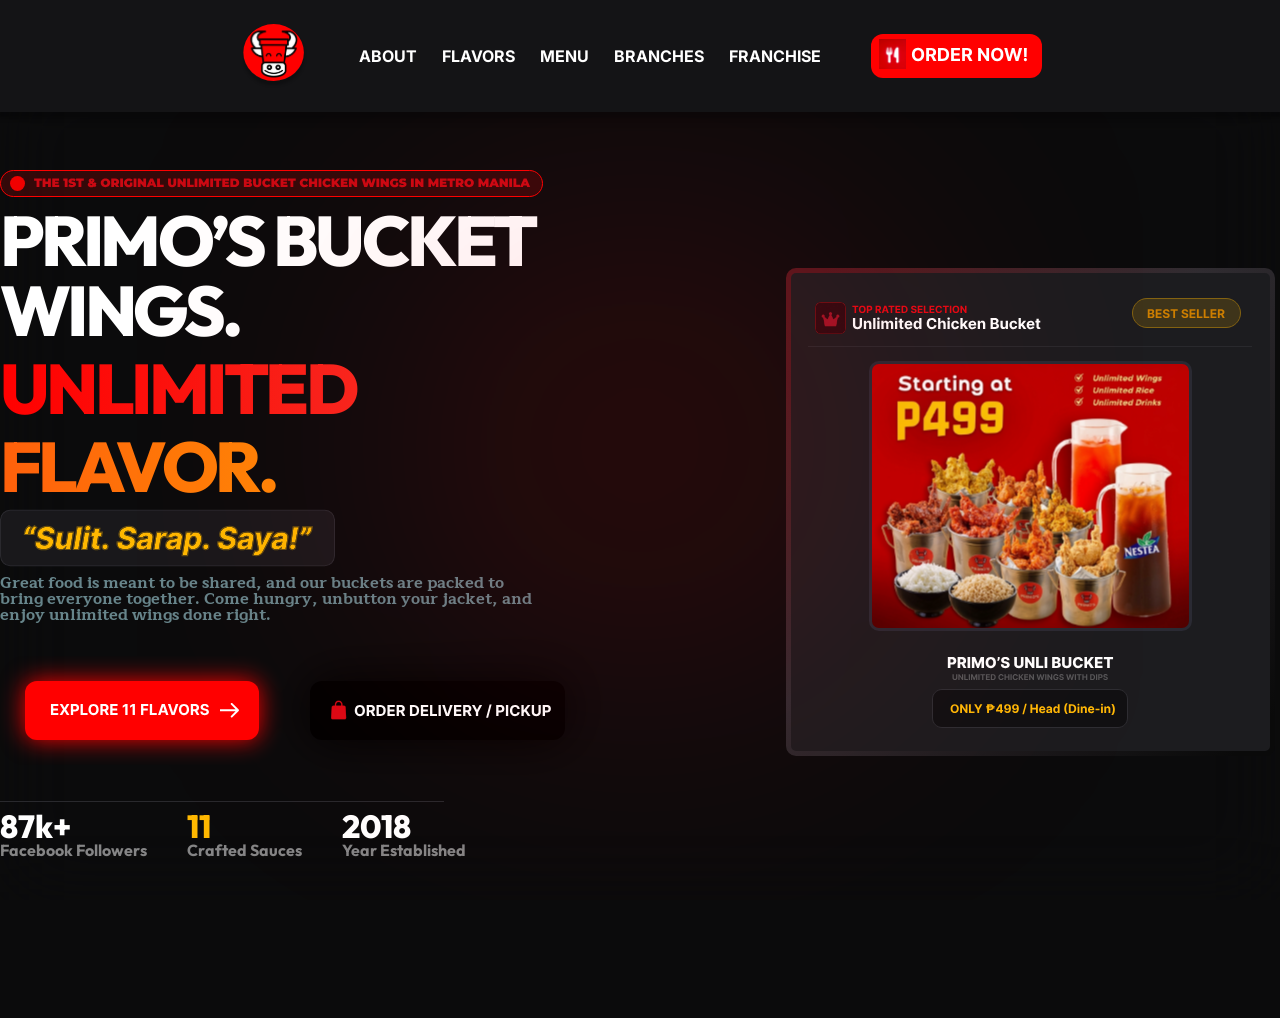
==== index.html @ f36f94ac "initial files" ====
<!DOCTYPE html>
<html lang="en">
<head>
    <meta charset="UTF-8">
    <meta name="viewport" content="width=device-width, initial-scale=1.0">
    <title>Primo's Website</title>

    <!-- Styling -->
    <link rel="stylesheet" href="../styles/global.css">
    <link rel="stylesheet" href="../styles/navs.css">
    <link rel="stylesheet" href="../styles/hero-home.css">
    
    <!-- Logo -->
    <link rel="shortcut icon" href="../graphics/brand/logo.ico" type="image/x-icon">
</head>
<body>
    <header>
        <img src="../graphics/brand/logo.svg" alt="Primo's logo" class="nav-logo">
        <!-- Checkbox moved here as a direct child of header, right before nav -->
        <input type="checkbox" name="menu" id="menu">

        <nav>
            <ul>
                <li>ABOUT</li>
                <li>FLAVORS</li>
                <li>MENU</li>
                <li>BRANCHES</li>
                <li>FRANCHISE</li>
            </ul>
        </nav>

        <button class="topnav-cta">
            <img src="../graphics/brand/order-now-topnav-cta.svg" alt="Order Now Button">
        </button>
    </header>
    <main>
        <section id="hero">
            <img src="../graphics/site/radial-fx.svg" alt="" class="radial-visual-fx center-svg">

            <div class="item-1">
                <img src="../graphics/site/del-food-alert.svg" alt="" class="del-food-alert">
                <h1 class="brand">PRIMO’S BUCKET WINGS.</h1>
                <h1 class="highlights-1">UNLIMITED</h1>
                <h1 class="highlights-2">FLAVOR.</h1>
                <img src="../graphics/brand/3s.svg" alt="Sulit. Sarap. Saya." class="impactful-text">
                <p class="message">Great food is meant to be shared, and our buckets are packed to bring everyone together. Come hungry, unbutton your jacket, and enjoy unlimited wings done right.</p>

                <div id="btns-wrapper">
                    <button class="explore-flavors-btn">
                        <img src="../graphics/site/explore-flavors-btn.svg" alt="">
                    </button>
                    <button class="hero-order-cta-btn">
                        <img src="../graphics/site/hero-order-cta-btn.svg" alt="">
                    </button>
                </div>
                <img src="../graphics/site/line.svg" alt="">
                <div class="achievements">
                    <div class="item-1">
                        <h2 class="achievement">87k+</h2>
                        <h2 class="label">Facebook Followers</h2>
                    </div>
                    <div class="item-2">
                        <h2 class="crafted-sauces">11</h2>
                        <h2 class="label">Crafted Sauces</h2>
                    </div>
                    <div class="item-3">
                        <h2 class="achievement">2018</h2>
                        <h2 class="label">Year Established</h2>
                    </div>
                </div>
            </div>
            <div class="item-2">
                <button class="ad-btn">
                    <img src="../graphics/site/ad-image.svg" alt="ad">
                </button>
            </div>
        </section>
    </main>
    <footer></footer>

    <!-- Scripts -->
    <script src="../scripts/script.js"></script>
    
</body>
</html>
---- styles/global.css ----
@import url('https://fonts.googleapis.com/css2?family=Inter:ital,opsz,wght@0,14..32,100..900;1,14..32,100..900&display=swap');
@import url('https://fonts.googleapis.com/css2?family=Inter:ital,opsz,wght@0,14..32,100..900;1,14..32,100..900&family=Outfit:wght@100..900&display=swap');
@import url('https://fonts.googleapis.com/css2?family=Inter:ital,opsz,wght@0,14..32,100..900;1,14..32,100..900&family=Maitree:wght@200;300;400;500;600;700&family=Outfit:wght@100..900&display=swap');

*{
    margin: 0;
    padding: 0;
    box-sizing: border-box;
}
html, body{
    scroll-behavior: smooth;
    height: 100%;
    overflow-y: auto;
    font-size: 16px;

    background-color: rgba(11, 11, 12, 1);
    min-height: 100%;
    margin: 0;
    overflow-y: auto;
    overflow-x: hidden;
}
ul{
    list-style: none;
}
.center-svg {
  position: absolute;
  top: 50%;
  left: 50%;
  transform: translate(-50%, -50%);
}
---- styles/navs.css ----
header {
    background: #141416;
    box-shadow: 0px 4px 4px 2px #00000040;
    position: sticky;
    top: 0;
    height: 7rem;
    opacity: 1;

    display: flex;
    justify-content: center;
    align-items: center;
    gap: 50px;
    z-index: 1000;
}

header > .nav-logo {
    width: 4.38rem;
    height: 4rem;
}

header > #menu {
    display: none;
}   

header > nav > ul {
    display: flex;
    font-family: Inter, sans-serif;
    font-weight: 700;
    font-size: initial;
    line-height: 100%;
    color: #FFFFFF;
    gap: 25px;
    list-style: none;
    margin: 0;
    padding: 0;
}

header > .topnav-cta {
    background-color: transparent;
    cursor: pointer;
    border: none;
    width: 10.63rem;
    height: 2.75rem;
}
---- styles/hero-home.css ----
#hero {
    position: relative;
    backdrop-filter: blur(40px);
    -webkit-backdrop-filter: blur(40px);
    transform: translateZ(0);
    min-height: 100vh;

    display: flex;
    justify-content: center;
    place-items: center;
    gap: 48px;

    position: relative;
    bottom: 48px;
}

#hero > .radial-visual-fx {
    position: absolute;
    width: 62.94rem;
    aspect-ratio: 1/1;
    top: 50%;
    left: 50%;
    transform: translate(-50%, -50%);
    opacity: 1;
    user-select: none;
    pointer-events: none;
}

#hero > .item-1 {
    display: grid;
    gap: 8px;
}

#hero > .item-1 > h1 {
    font-family: Outfit, sans-serif;
    font-weight: 800;
    font-size: 4.38rem;
    line-height: 100%;
    letter-spacing: -0.05em;
}

#hero > .item-1 > h1.brand {
    color: #fff;
}

#hero > .item-1 > h1.highlights-1 {
    background: linear-gradient(87.98deg, #FF0000 0.52%, #F1503D 99.48%);
    -webkit-background-clip: text;
    -webkit-text-fill-color: transparent;
    background-clip: text;
}

#hero > .item-1 > h1.highlights-2 {
    background: linear-gradient(90.19deg, #FF600B 0.16%, #FFC400 99.84%);
    -webkit-background-clip: text;
    -webkit-text-fill-color: transparent;
    background-clip: text;
}

#hero > .item-1 > .impactful-text {
    width: 20.94rem;
    height: 3.63rem;
    border-radius: 10px;
}

#hero > .item-1 > .message {
    width: 34.375rem;
    font-family: Maitree, serif;
    font-weight: 700;
    font-size: initial;
    line-height: 100%;
    color: #67858B;
}

#hero > .item-1 > #btns-wrapper {
    display: flex;
    align-items: center;
}

#hero > .item-1 > #btns-wrapper > button {
    background-color: transparent;
    border: none;
    cursor: pointer;
    width: 16.25rem;
    height: auto;
}

#hero > .item-1 > .line-separator{
    width: 27.75rem;
    border-width: 1px;
}

#hero > .item-1 > .achievements{
    display: flex;
    gap: 40px;
}

#hero > .item-1 > .achievements > div > .achievement{
    color: white;
    font-family: Outfit;
    font-weight: 800;
    font-style: ExtraBold;
    font-size: 2rem;
    line-height: 100%;
    letter-spacing: 0%;
}

#hero > .item-1 > .achievements > div > .crafted-sauces{
    color: #FFB800;
    font-family: Outfit;
    font-weight: 800;
    font-style: ExtraBold;
    font-size: 2rem;
    line-height: 100%;
    letter-spacing: 0%;
}

#hero > .item-1 > .achievements > div > .label{
    color: #FFFFFF80;
    font-family: Outfit;
    font-weight: 700;
    font-style: Bold;
    font-size: initial;
    line-height: 100%;
    letter-spacing: 0%;
}

#hero > .item-1 > .achievements > div {
    display: grid;
}

#hero > .item-2 > .ad-btn {
    width: 31.25rem;
    height: auto;
    border: none;
    background-color: transparent;
}
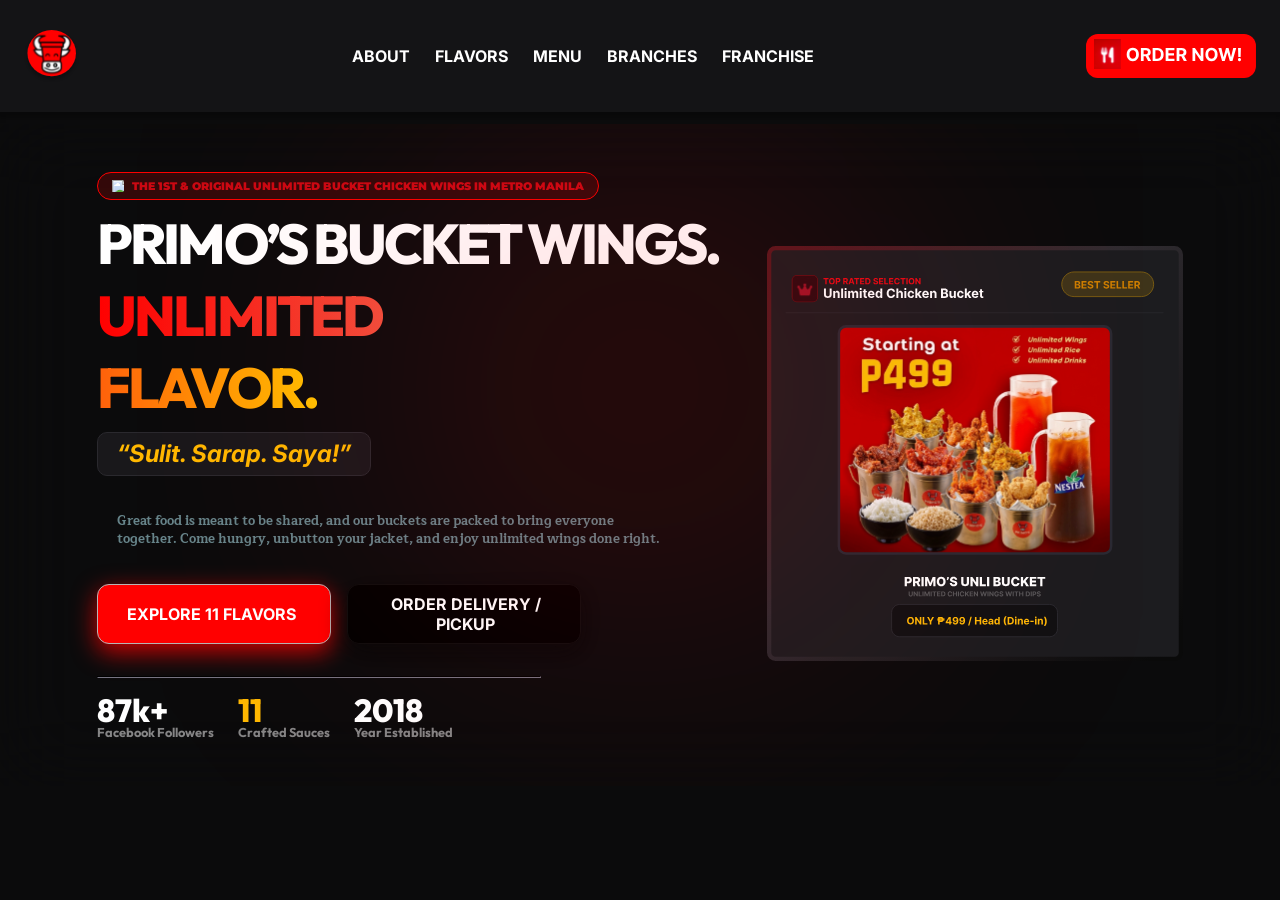
==== commit a36dc43e: "made everything responsive at some point" ====
--- a/index.html
+++ b/index.html
@@ -6,17 +6,20 @@
     <title>Primo's Website</title>
 
     <!-- Styling -->
-    <link rel="stylesheet" href="../styles/global.css">
-    <link rel="stylesheet" href="../styles/navs.css">
-    <link rel="stylesheet" href="../styles/hero-home.css">
+    <link rel="stylesheet" href="./styles/global.css">
+    <link rel="stylesheet" href="./styles/navs.css">
+    <link rel="stylesheet" href="./styles/hero-home.css">
     
     <!-- Logo -->
-    <link rel="shortcut icon" href="../graphics/brand/logo.ico" type="image/x-icon">
+    <link rel="shortcut icon" href="./graphics/brand/logo.ico" type="image/x-icon">
+
+    <!-- Basic Icons -->
+     <link href="https://cdn.boxicons.com/3.0.8/fonts/basic/boxicons.min.css" rel="stylesheet">
 </head>
 <body>
     <header>
-        <img src="../graphics/brand/logo.svg" alt="Primo's logo" class="nav-logo">
-        <!-- Checkbox moved here as a direct child of header, right before nav -->
+        <img src="./graphics/brand/logo.svg" alt="Primo's logo" class="nav-logo">
+        
         <input type="checkbox" name="menu" id="menu">
 
         <nav>
@@ -27,33 +30,47 @@
                 <li>BRANCHES</li>
                 <li>FRANCHISE</li>
             </ul>
+            
+            <label for="menu" class="links-menu-wrapper">
+                <span>
+                    Menu
+                    <i class="bx bx-menu hamburger-btn"></i>
+                </span>
+            </label>
         </nav>
 
         <button class="topnav-cta">
-            <img src="../graphics/brand/order-now-topnav-cta.svg" alt="Order Now Button">
+            <img src="./graphics/brand/order-now-topnav-cta.svg" alt="Order Now Button">
         </button>
     </header>
     <main>
         <section id="hero">
-            <img src="../graphics/site/radial-fx.svg" alt="" class="radial-visual-fx center-svg">
+            <img src="./graphics/site/radial-fx.svg" alt="" class="radial-visual-fx center-svg">
 
             <div class="item-1">
-                <img src="../graphics/site/del-food-alert.svg" alt="" class="del-food-alert">
+                <span class="brand-alert">
+                    <img src="./graphics/site/red-dot.svg" alt="red dot" class="red-dot">
+                    THE 1ST & ORIGINAL UNLIMITED BUCKET CHICKEN WINGS IN METRO MANILA
+                </span>
                 <h1 class="brand">PRIMO’S BUCKET WINGS.</h1>
                 <h1 class="highlights-1">UNLIMITED</h1>
                 <h1 class="highlights-2">FLAVOR.</h1>
-                <img src="../graphics/brand/3s.svg" alt="Sulit. Sarap. Saya." class="impactful-text">
+                <h3 class="tagline">
+                    “Sulit. Sarap. Saya!”
+                </h3>
                 <p class="message">Great food is meant to be shared, and our buckets are packed to bring everyone together. Come hungry, unbutton your jacket, and enjoy unlimited wings done right.</p>
 
                 <div id="btns-wrapper">
-                    <button class="explore-flavors-btn">
-                        <img src="../graphics/site/explore-flavors-btn.svg" alt="">
+                    <button class="primary">
+                        EXPLORE 11 FLAVORS 
+                        <i class="bx bx-chevrons-right"></i>
                     </button>
-                    <button class="hero-order-cta-btn">
-                        <img src="../graphics/site/hero-order-cta-btn.svg" alt="">
+                    <button class="secondary">
+                        <i class="bx bx-shopping-bag"></i>
+                        ORDER DELIVERY / PICKUP
                     </button>
                 </div>
-                <img src="../graphics/site/line.svg" alt="">
+                <hr class="line-separator">
                 <div class="achievements">
                     <div class="item-1">
                         <h2 class="achievement">87k+</h2>
@@ -71,7 +88,7 @@
             </div>
             <div class="item-2">
                 <button class="ad-btn">
-                    <img src="../graphics/site/ad-image.svg" alt="ad">
+                    <img src="./graphics/site/ad-image.svg" alt="ad">
                 </button>
             </div>
         </section>
@@ -79,7 +96,7 @@
     <footer></footer>
 
     <!-- Scripts -->
-    <script src="../scripts/script.js"></script>
+    <script src="./scripts/script.js"></script>
     
 </body>
 </html>
--- a/styles/global.css
+++ b/styles/global.css
@@ -1,6 +1,4 @@
-@import url('https://fonts.googleapis.com/css2?family=Inter:ital,opsz,wght@0,14..32,100..900;1,14..32,100..900&display=swap');
-@import url('https://fonts.googleapis.com/css2?family=Inter:ital,opsz,wght@0,14..32,100..900;1,14..32,100..900&family=Outfit:wght@100..900&display=swap');
-@import url('https://fonts.googleapis.com/css2?family=Inter:ital,opsz,wght@0,14..32,100..900;1,14..32,100..900&family=Maitree:wght@200;300;400;500;600;700&family=Outfit:wght@100..900&display=swap');
+@import url('https://fonts.googleapis.com/css2?family=Inter:ital,opsz,wght@0,14..32,100..900;1,14..32,100..900&family=Maitree:wght@200;300;400;500;600;700&family=Montserrat:ital,wght@0,100..900;1,100..900&family=Outfit:wght@100..900&display=swap');
 
 *{
     margin: 0;
--- a/styles/navs.css
+++ b/styles/navs.css
@@ -1,3 +1,5 @@
+/* ================= NAVS.CSS ================= */
+
 header {
     background: #141416;
     box-shadow: 0px 4px 4px 2px #00000040;
@@ -7,21 +9,45 @@
     opacity: 1;
 
     display: flex;
-    justify-content: center;
+    justify-content: space-between;
     align-items: center;
-    gap: 50px;
-    z-index: 1000;
+    padding: 0 1.5rem;
+    z-index: 999;
+    box-sizing: border-box;
 }
 
 header > .nav-logo {
-    width: 4.38rem;
-    height: 4rem;
+    width: 3.5rem;
+    height: 3.2rem;
+    order: 1;
 }
 
+/* Default / Tablet order: CTA sits in the middle */
+header > .topnav-cta {
+    background-color: transparent;
+    cursor: pointer;
+    border: none;
+    width: 8.5rem;
+    height: 2.3rem;
+    order: 2; 
+}
+
+header > .topnav-cta img {
+    width: 100%;
+    height: 100%;
+    object-fit: contain;
+}
+
+/* Hide the checkbox itself */
 header > #menu {
     display: none;
 }   
 
+header > nav {
+    order: 3;
+}
+
+/* Default desktop nav list */
 header > nav > ul {
     display: flex;
     font-family: Inter, sans-serif;
@@ -35,10 +61,104 @@
     padding: 0;
 }
 
-header > .topnav-cta {
-    background-color: transparent;
+/* Make the hamburger menu trigger show pointer cursor */
+header > nav > .links-menu-wrapper {
     cursor: pointer;
-    border: none;
-    width: 10.63rem;
-    height: 2.75rem;
+}
+
+header > nav > .links-menu-wrapper > span {
+    font-size: 1.25rem;
+    font-family: Inter, sans-serif;
+    color: #FFFFFF;
+    display: flex;
+    justify-content: center;
+    align-items: center;
+    gap: 8px;
+}
+
+header > nav > .links-menu-wrapper > span > i {
+    font-size: 2rem;
+}
+
+/* Desktop View (900px and above) - CTA moves to the far right */
+@media (min-width: 900px) {
+    header > nav {
+        order: 2;
+    }
+
+    header > .topnav-cta {
+        order: 3;
+        width: 10.63rem;
+        height: 2.75rem;
+    }
+
+    header > nav > .links-menu-wrapper {
+        display: none;
+    }
+}
+
+/* Mobile Screen Navbar Dropdown (Under 900px) */
+@media (max-width: 900px) {
+    header > nav > ul {
+        display: none;
+        flex-direction: column;
+        position: absolute;
+        top: 7rem;
+        left: 0;
+        width: 100%;
+        background: #141416;
+        box-shadow: 0px 10px 20px rgba(0, 0, 0, 0.6);
+        padding: 2rem 1.5rem;
+        gap: 1.5rem;
+        text-align: center;
+        border-top: 1px solid rgba(255, 255, 255, 0.1);
+        z-index: 998;
+        box-sizing: border-box;
+    }
+
+    header > nav > ul li {
+        font-size: 1.1rem;
+        letter-spacing: 1px;
+        transition: color 0.2s ease;
+    }
+
+    header > nav > ul li:hover {
+        color: #ff4757;
+    }
+
+    /* CHECKBOX HACK: When checked, reveal the mobile dropdown menu */
+    header > #menu:checked ~ nav > ul {
+        display: flex;
+    }
+}
+
+/* --- TIGHT MOBILE SCREENS (<400px) FIX --- */
+@media (max-width: 400px) {
+    header {
+        height: 5.5rem;          /* Reduce header height to fit mobile proportions */
+        padding: 0 0.75rem;      /* Tighten outer horizontal padding */
+    }
+
+    header > .nav-logo {
+        width: 2.75rem;          /* Scale down logo slightly */
+        height: 2.5rem;
+    }
+
+    header > .topnav-cta {
+        width: 6.8rem;           /* Scale CTA button to fit center space */
+        height: 2rem;
+    }
+
+    header > nav > .links-menu-wrapper > span {
+        font-size: 0.95rem;      /* Scale text "Menu" */
+        gap: 4px;
+    }
+
+    header > nav > .links-menu-wrapper > span > i {
+        font-size: 1.5rem;       /* Scale hamburger icon down from 2rem */
+    }
+
+    header > nav > ul {
+        top: 5.5rem;             /* Match the dropdown alignment to new header height */
+    }
 }
--- a/styles/hero-home.css
+++ b/styles/hero-home.css
@@ -3,20 +3,22 @@
     backdrop-filter: blur(40px);
     -webkit-backdrop-filter: blur(40px);
     transform: translateZ(0);
-    min-height: 100vh;
 
     display: flex;
     justify-content: center;
-    place-items: center;
+    align-items: center;
     gap: 48px;
-
+    padding: 3rem 1.5rem;
+    box-sizing: border-box;
+    overflow: hidden;
     position: relative;
-    bottom: 48px;
+    top: .75rem;
 }
 
 #hero > .radial-visual-fx {
     position: absolute;
-    width: 62.94rem;
+    width: 100%;
+    max-width: 62.94rem;
     aspect-ratio: 1/1;
     top: 50%;
     left: 50%;
@@ -28,13 +30,60 @@
 
 #hero > .item-1 {
     display: grid;
+    gap: 16px;
+    max-width: 100%;
+    text-align: left;
+    justify-items: start;
+}
+
+#hero > .item-1 > .brand-alert {
+    width: fit-content;
+    height: auto;
+    padding: 6px 14px;
+    box-sizing: border-box;
+    white-space: nowrap; 
+
+    border-radius: 30px;
+    background-color: #FF00002B;
+    border: 1px solid #FF0000;
+    color: #CB0913;
+
+    font-family: Montserrat, sans-serif;
+    font-weight: 900;
+    font-size: clamp(5px, 2.5vw, 11px);
+    text-align: center;
+
+    display: flex;
+    justify-content: center;
+    align-items: center;
     gap: 8px;
+}
+
+#hero > .item-1 > .brand-alert > .red-dot {
+    width: 0.75rem;
+    aspect-ratio: 1/1;
+}
+
+#hero > .item-1 > .tagline{
+    font-family: Inter, sans-serif;
+    font-weight: 700;
+    font-style: italic;
+    font-size: clamp(1rem, 3vw, 24px);
+
+    color: #FFB800;
+    border: 1px solid #2A292E;
+    width: fit-content;
+    text-align: left;
+    padding: .4rem 1.2rem;
+    border-radius: 10px;
+
+    background-color: #19181B;
 }
 
 #hero > .item-1 > h1 {
     font-family: Outfit, sans-serif;
     font-weight: 800;
-    font-size: 4.38rem;
+    font-size: clamp(1.15rem, 7vw, 3.5rem);
     line-height: 100%;
     letter-spacing: -0.05em;
 }
@@ -57,72 +106,104 @@
     background-clip: text;
 }
 
-#hero > .item-1 > .impactful-text {
-    width: 20.94rem;
-    height: 3.63rem;
-    border-radius: 10px;
-}
-
 #hero > .item-1 > .message {
-    width: 34.375rem;
+    width: 100%;
+    max-width: 34.375rem;
     font-family: Maitree, serif;
     font-weight: 700;
-    font-size: initial;
-    line-height: 100%;
+    font-size: clamp(0.4rem, 2vw, .8rem);
+    line-height: 140%;
     color: #67858B;
+
+    margin: 1.25rem 1.25rem 1.25rem;
 }
 
 #hero > .item-1 > #btns-wrapper {
     display: flex;
-    align-items: center;
+    align-items: flex-start;
+    gap: 12px;
+    width: 100%;
+    margin-bottom: 1rem;
 }
 
 #hero > .item-1 > #btns-wrapper > button {
     background-color: transparent;
     border: none;
     cursor: pointer;
-    width: 16.25rem;
-    height: auto;
+    color: #fff;
+
+    font-family: Inter, sans-serif;
+    font-weight: 700;
+    font-size: clamp(0.5rem, 2.5vw, 1rem);
+
+    width: 100%;
+    max-width: 234px;
+    height: clamp(45px, 12vw, 60px);
+    border-radius: 12px;
+
+    display: flex;
+    align-items: center;
+    justify-content: center;
+    gap: 0.25rem;
+    padding: 0 0.5rem;
+    box-sizing: border-box;
+}
+
+#hero > .item-1 > #btns-wrapper > button.primary {
+    background-color: #FF0000;
+    border: 1px solid #b9b4b4;
+    color: #FFFFFF;
+    box-shadow: 0px 8px 25px rgba(255, 0, 0, 0.8);
+}
+
+#hero > .item-1 > #btns-wrapper > button.secondary {
+    background-color: #000000;
+    border: 1px solid #0f0e0e;
+    color: #FFFFFF;
+    box-shadow: 0px 8px 25px rgba(8, 8, 8, 0.8);
+}
+
+#hero > .item-1 > #btns-wrapper > button.secondary > i {
+    position: relative;
+    left: 0.25rem; /* Reduced offset so it doesn't push too far on tiny screens */
+}
+
+#hero > .item-1 > #btns-wrapper > button > i {
+    font-size: clamp(1rem, 3vw, 1.5rem); /* Icons scale down too */
 }
 
 #hero > .item-1 > .line-separator{
-    width: 27.75rem;
+    width: 100%;
+    max-width: 27.75rem;
     border-width: 1px;
+    border-color: #2A292E;
 }
 
 #hero > .item-1 > .achievements{
     display: flex;
-    gap: 40px;
-}
-
-#hero > .item-1 > .achievements > div > .achievement{
+    flex-wrap: wrap;
+    gap: 24px;
+}
+
+#hero > .item-1 > .achievements > div > .achievement,
+#hero > .item-1 > .achievements > div > .crafted-sauces {
     color: white;
-    font-family: Outfit;
+    font-family: Outfit, sans-serif;
     font-weight: 800;
-    font-style: ExtraBold;
-    font-size: 2rem;
+    font-size: clamp(0.75rem, 5vw, 2rem);
     line-height: 100%;
-    letter-spacing: 0%;
-}
-
-#hero > .item-1 > .achievements > div > .crafted-sauces{
+}
+
+#hero > .item-1 > .achievements > div > .crafted-sauces {
     color: #FFB800;
-    font-family: Outfit;
-    font-weight: 800;
-    font-style: ExtraBold;
-    font-size: 2rem;
-    line-height: 100%;
-    letter-spacing: 0%;
 }
 
 #hero > .item-1 > .achievements > div > .label{
     color: #FFFFFF80;
-    font-family: Outfit;
+    font-family: Outfit, sans-serif;
     font-weight: 700;
-    font-style: Bold;
-    font-size: initial;
+    font-size: 0.8rem;
     line-height: 100%;
-    letter-spacing: 0%;
 }
 
 #hero > .item-1 > .achievements > div {
@@ -130,8 +211,108 @@
 }
 
 #hero > .item-2 > .ad-btn {
-    width: 31.25rem;
+    width: 100%;
+    max-width: 26rem;
     height: auto;
     border: none;
     background-color: transparent;
 }
+
+#hero > .item-2 > .ad-btn img {
+    width: 100%;
+    height: auto;
+}
+
+/* Tablet & Mobile View (Under 1200px) */
+@media (max-width: 1200px) {
+    #hero {
+        margin-top: 2rem;
+        flex-direction: column;
+        align-items: center;
+        text-align: left;
+        top: -2.25rem;
+    }
+    
+    #hero > .radial-visual-fx {
+        top: 35%;
+    }
+
+    #hero > .item-2 {
+        margin-top: 5rem;
+    }
+
+    #hero > .item-1 > .tagline{
+        margin-top: 1rem;
+    }
+}
+
+@media (min-width: 900px) {
+    #hero > .item-1 > #btns-wrapper {
+        flex-direction: row;
+        gap: 1rem;
+    }
+}
+
+@media (max-width: 575px) {
+    #hero {
+        gap: 24px;
+        padding-left: 1rem;
+    }
+
+    #hero > .item-1 > .message {
+        max-width: 30rem;
+    }
+
+    #hero > .item-1 > .brand-alert {
+        white-space: wrap; 
+        max-width: 30rem;
+    }
+
+    #hero > .item-1 > #btns-wrapper {
+        max-width: 25rem;        
+    }
+
+    #hero > .radial-visual-fx {
+        top: 20%;
+    }
+
+    #hero > .item-1 > .line-separator {
+        margin-top: 1rem;
+    }
+}
+
+@media (max-width: 470px) {
+    #hero > .item-1 > .brand-alert {
+        max-width: 20rem;
+    }
+    
+    #hero > .item-1 > #btns-wrapper {
+        max-width: 20rem;        
+    }
+
+    #hero > .item-1 > .message {
+        max-width: 18rem;
+    }
+
+    #hero > .item-2 {
+        position: relative;
+        top: -4rem;
+    }
+}
+@media (max-width: 345px) {
+    #hero > .item-1 > .brand-alert {
+        max-width: 16rem;
+    }
+    
+    #hero > .item-1 > #btns-wrapper {
+        max-width: 16rem;
+    }
+
+    #hero > .item-1 > .message {
+        max-width: 15rem;
+    }
+
+    #hero > .radial-visual-fx {
+        top: 20%;
+    }
+}
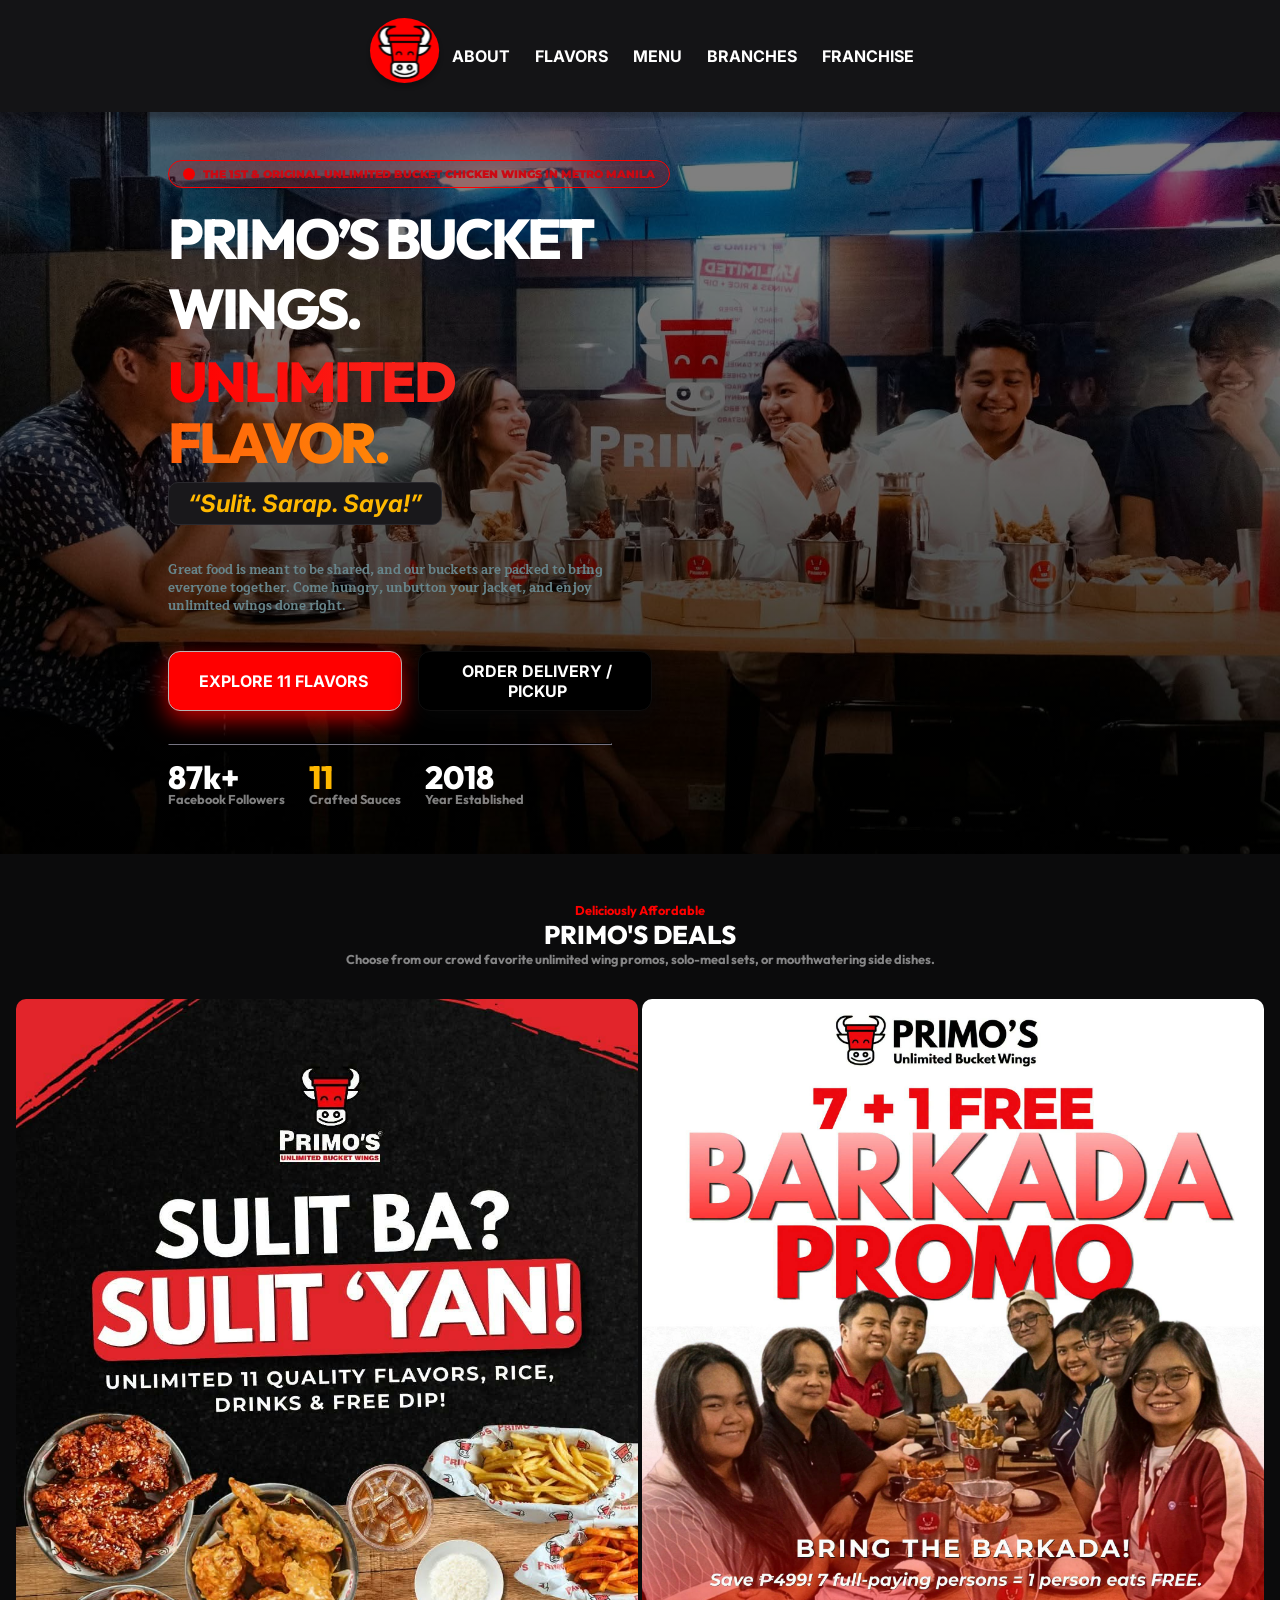
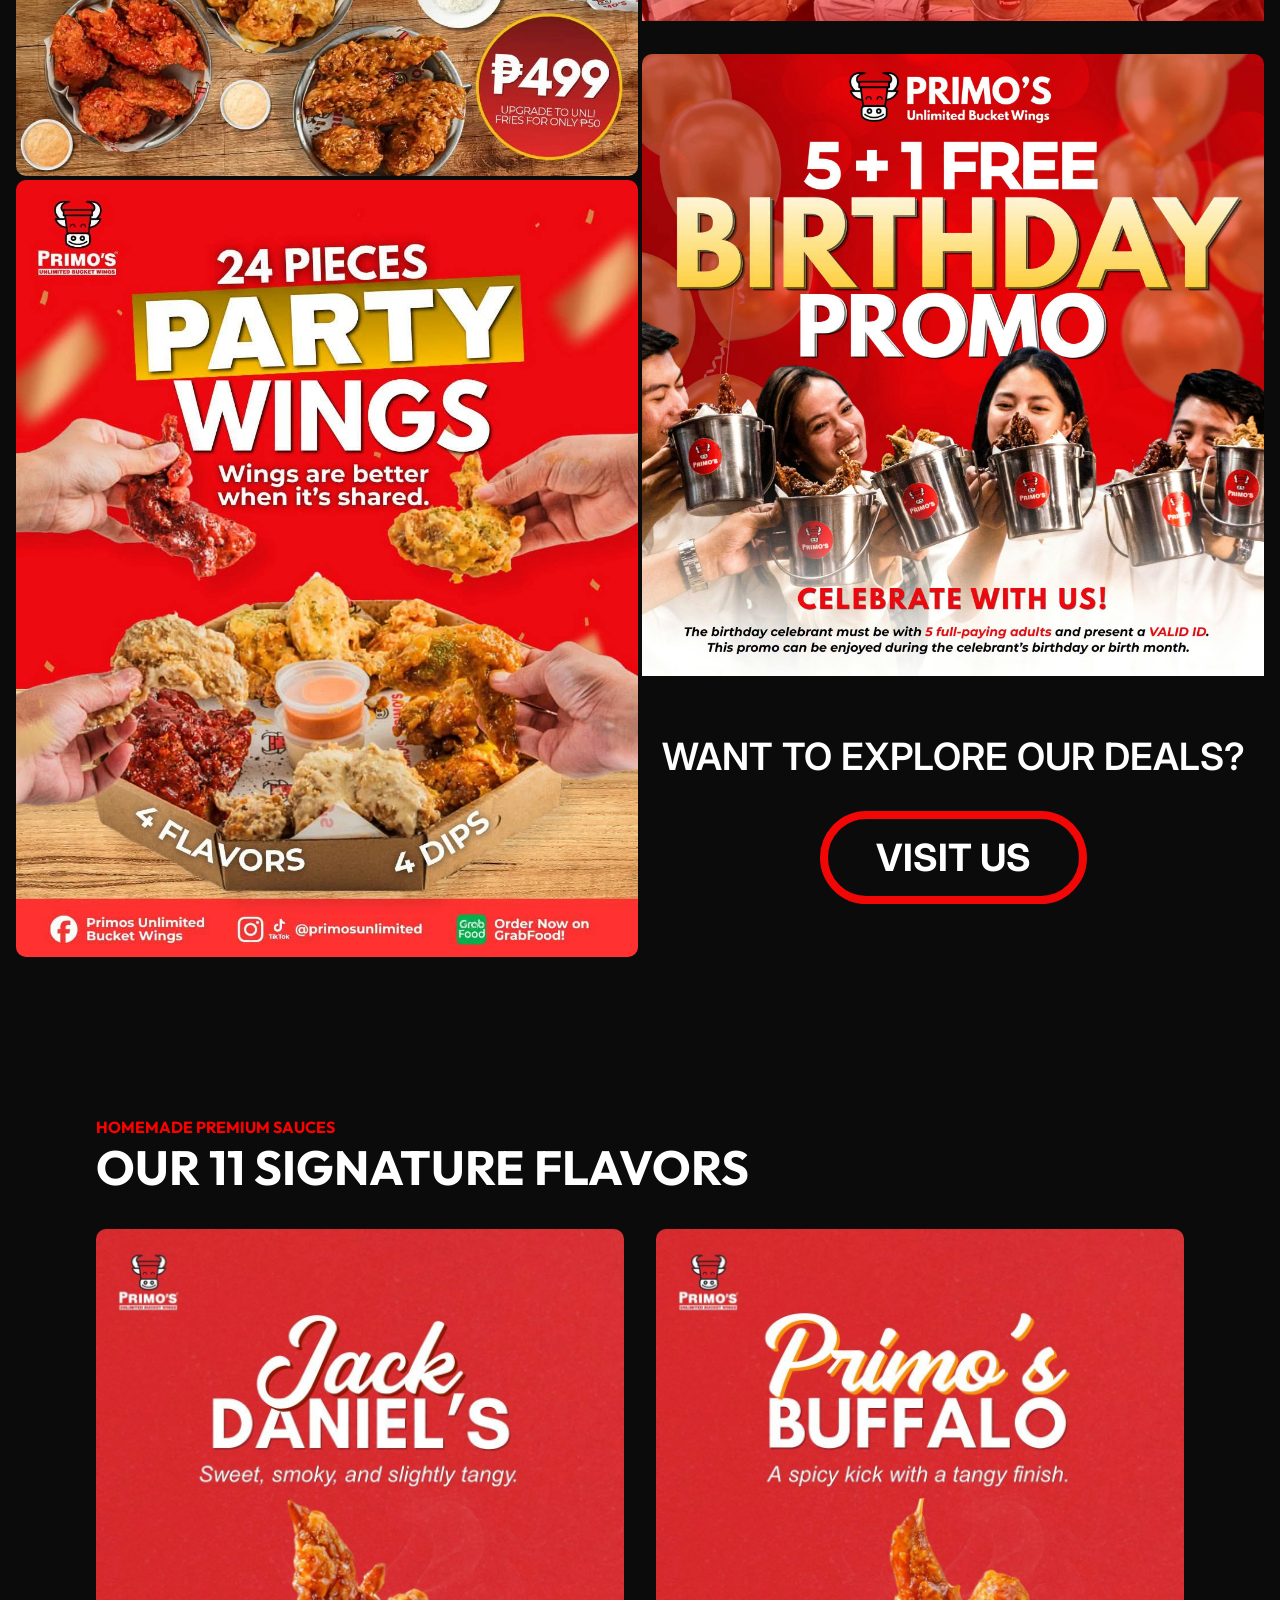
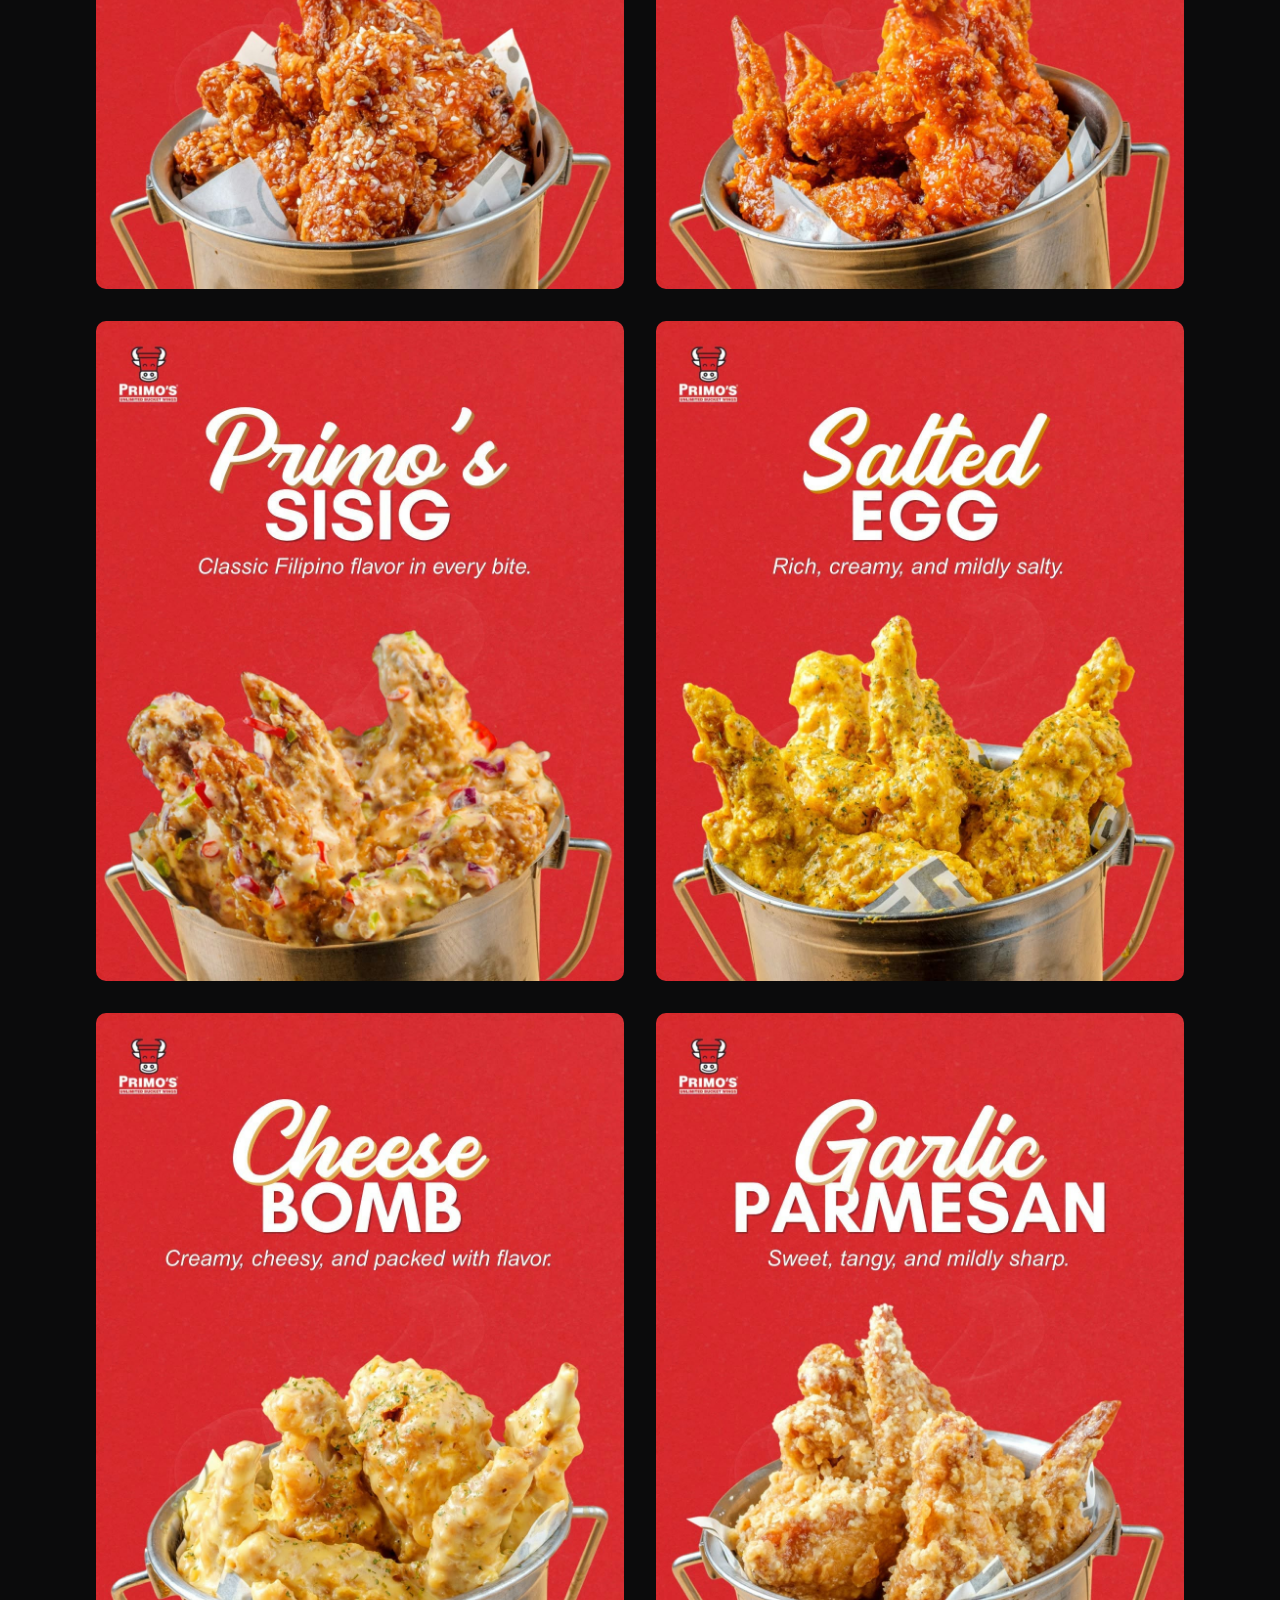
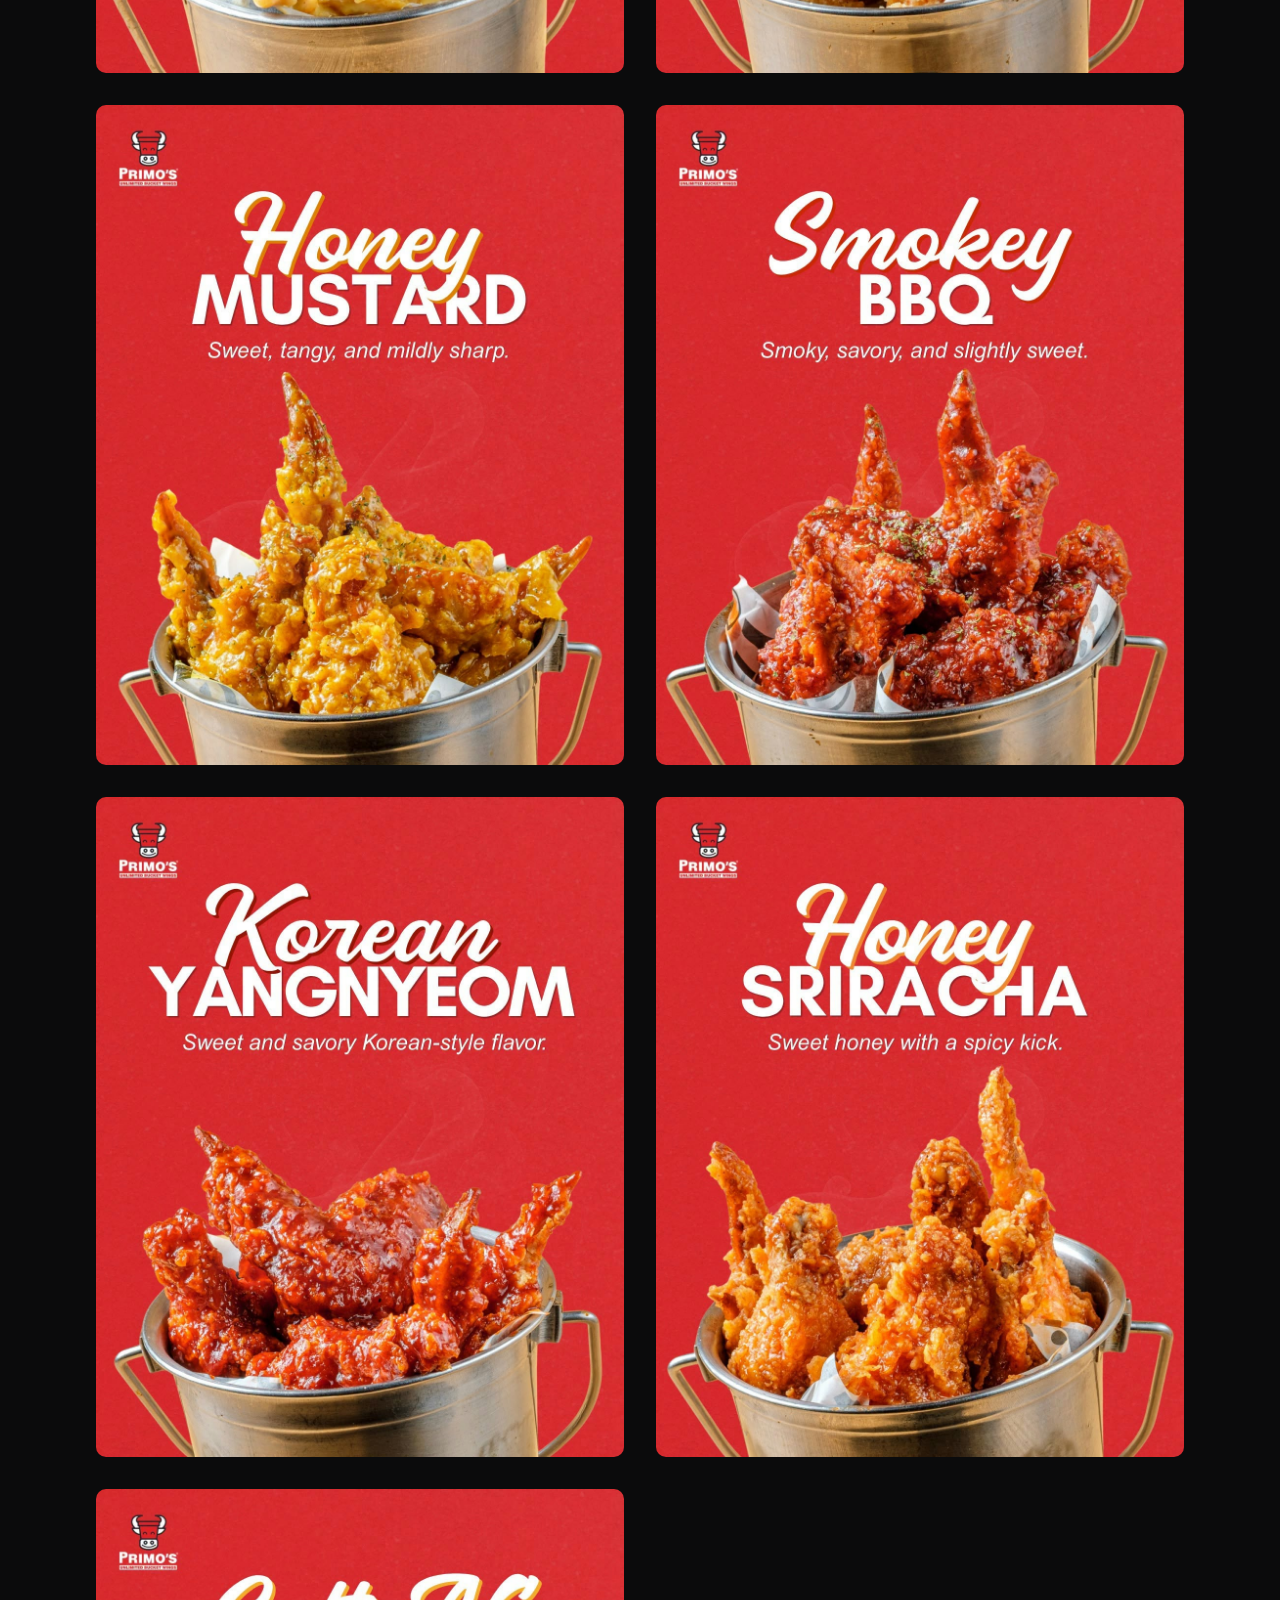
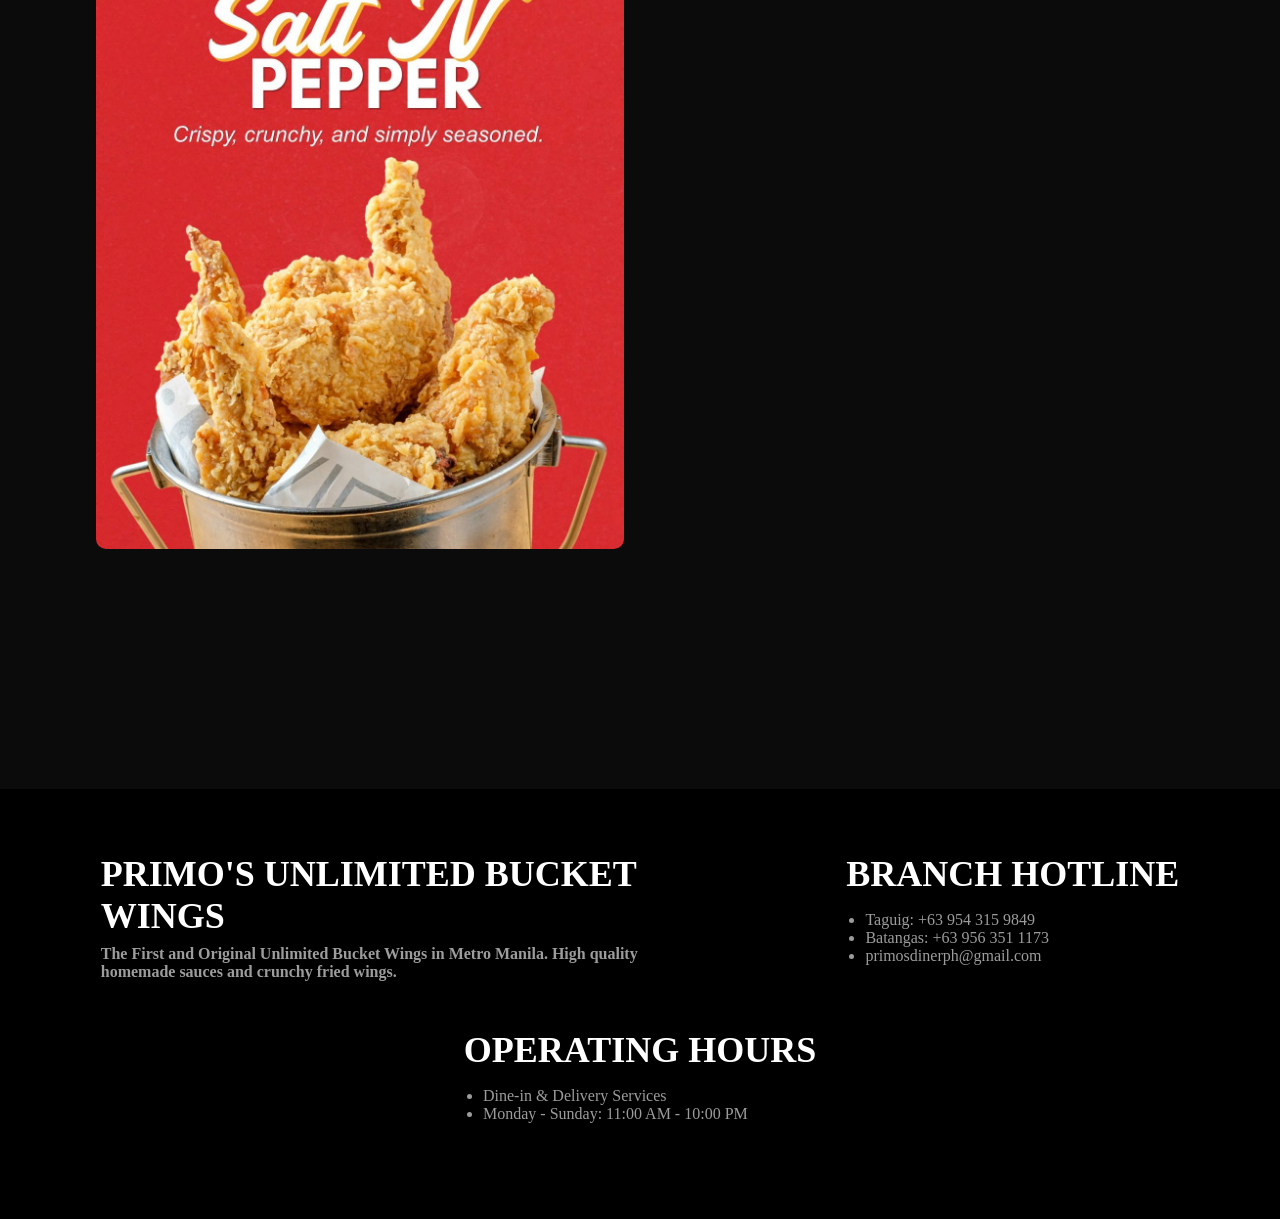
==== commit 3bb7dbb1: "responsive 2 page na" ====
--- a/index.html
+++ b/index.html
@@ -9,6 +9,8 @@
     <link rel="stylesheet" href="./styles/global.css">
     <link rel="stylesheet" href="./styles/navs.css">
     <link rel="stylesheet" href="./styles/hero-home.css">
+    <link rel="stylesheet" href="./styles/home-promos.css">
+    <link rel="stylesheet" href="./styles/home-signatures.css">
     
     <!-- Logo -->
     <link rel="shortcut icon" href="./graphics/brand/logo.ico" type="image/x-icon">
@@ -18,41 +20,35 @@
 </head>
 <body>
     <header>
+      <a href="./index.html">
         <img src="./graphics/brand/logo.svg" alt="Primo's logo" class="nav-logo">
-        
-        <input type="checkbox" name="menu" id="menu">
-
-        <nav>
-            <ul>
-                <li>ABOUT</li>
-                <li>FLAVORS</li>
-                <li>MENU</li>
-                <li>BRANCHES</li>
-                <li>FRANCHISE</li>
-            </ul>
-            
-            <label for="menu" class="links-menu-wrapper">
-                <span>
-                    Menu
-                    <i class="bx bx-menu hamburger-btn"></i>
-                </span>
-            </label>
-        </nav>
-
-        <button class="topnav-cta">
-            <img src="./graphics/brand/order-now-topnav-cta.svg" alt="Order Now Button">
-        </button>
+      </a>
+      <input type="checkbox" name="menu" id="menu">
+      <nav>
+        <ul>
+          <li><a href="./about.html">ABOUT</a></li>
+          <li><a href="">FLAVORS</a></li>
+          <li><a href="">MENU</a></li>
+          <li><a href="">BRANCHES</a></li>
+          <li><a href="">FRANCHISE</a></li>
+        </ul>
+        <label for="menu" class="links-menu-wrapper">
+          <span>
+            Menu
+            <i class="bx bx-menu hamburger-btn"></i>
+          </span>
+        </label>
+      </nav>
     </header>
+
     <main>
         <section id="hero">
-            <img src="./graphics/site/radial-fx.svg" alt="" class="radial-visual-fx center-svg">
-
             <div class="item-1">
                 <span class="brand-alert">
                     <img src="./graphics/site/red-dot.svg" alt="red dot" class="red-dot">
                     THE 1ST & ORIGINAL UNLIMITED BUCKET CHICKEN WINGS IN METRO MANILA
                 </span>
-                <h1 class="brand">PRIMO’S BUCKET WINGS.</h1>
+                <h1 class="hero-header brand">PRIMO’S BUCKET WINGS.</h1>
                 <h1 class="highlights-1">UNLIMITED</h1>
                 <h1 class="highlights-2">FLAVOR.</h1>
                 <h3 class="tagline">
@@ -86,14 +82,120 @@
                     </div>
                 </div>
             </div>
-            <div class="item-2">
-                <button class="ad-btn">
-                    <img src="./graphics/site/ad-image.svg" alt="ad">
+        </section>
+        <section id="promos">
+          <div class="header">
+            <h4 class="subtitle">Deliciously Affordable</h4>
+            <h2 class="title">PRIMO'S DEALS</h2>
+            <h4 class="desc">Choose from our crowd favorite unlimited wing promos, solo-meal sets, or mouthwatering side dishes.</h4>
+          </div>
+
+          <div class="posters">
+    <!-- LEFT COLUMN -->
+            <div class="promo-column">
+              <div class="promo-card">
+                <img src="./graphics/brand/sulit-promo.jpeg" alt="Sulit Ba Sulit Yan Promo">
+              </div>
+              <div class="promo-card">
+                <img src="./graphics/brand/party-wings-promo.jpeg" alt="Party Wings Promo">
+              </div>
+            </div>
+
+    <!-- RIGHT COLUMN -->
+            <div class="promo-column">
+              <div class="promo-card">
+                <img src="./graphics/brand/barkada-promo.jpeg" alt="Barkada Promo">
+              </div>
+              <div class="promo-card">
+                <img src="./graphics/brand/birthday-promo.jpeg" alt="Birthday Promo">
+              </div>
+              <div class="cta">
+                <h3>WANT TO EXPLORE OUR DEALS?</h3>
+                <button>
+                  VISIT US
                 </button>
-            </div>
+              </div>
+            </div>
+          </div>
         </section>
+
+        <section id="signatures">
+          <div class="header">
+            <h6>HOMEMADE PREMIUM SAUCES</h6>
+            <h1>OUR 11 SIGNATURE FLAVORS</h1>
+          </div>
+          <div class="grid-container">
+            <!-- Row 1 -->
+            <div class="item-card">
+              <img src="./graphics/brand/jack-daniels-sig.jpeg" alt="jack-daniels">
+            </div>
+            <div class="item-card">
+              <img src="./graphics/brand/primos-buffalo-sig.jpeg" alt="primos-buffalo">
+            </div>
+          
+            <!-- Row 2 -->
+            <div class="item-card">
+              <img src="./graphics/brand/primos-sisig-sig.jpeg" alt="primos-sisig">
+            </div>
+            <div class="item-card">
+              <img src="./graphics/brand/salted-egg-sig.jpeg" alt="salted-egg">
+            </div>
+          
+            <!-- Row 3 -->
+            <div class="item-card">
+              <img src="./graphics/brand/cheese-bomb-sig.jpeg" alt="cheese-bomb">
+            </div>
+            <div class="item-card">
+              <img src="./graphics/brand/garlic-parmesan-sig.jpeg" alt="garlic-parmesan">
+            </div>
+          
+            <!-- Row 4 -->
+            <div class="item-card">
+              <img src="./graphics/brand/honey-mustard-sig.jpeg" alt="honey-mustard">
+            </div>
+            <div class="item-card">
+              <img src="./graphics/brand/smokey-bbq-sig.jpeg" alt="smokey-bbq">
+            </div>
+          
+            <!-- Row 5 -->
+            <div class="item-card">
+              <img src="./graphics/brand/korean-yangnyeom-sig.jpeg" alt="korean-yangnyeom">
+            </div>
+            <div class="item-card">
+              <img src="./graphics/brand/honey-sriracha-sig.jpeg" alt="honey-sriracha">
+            </div>
+          
+            <!-- Row 6 (single card left side) -->
+            <div class="item-card">
+              <img src="./graphics/brand/saltNpepper-sig.jpeg" alt="saltNpepper">
+            </div>
+          </div>
+        </section>
+
     </main>
-    <footer></footer>
+    <footer>
+      <section id="wrapper">
+        <div class="history">
+          <h1 class="title">PRIMO'S UNLIMITED BUCKET WINGS</h1>
+          <h4 class="desc">The First and Original Unlimited Bucket Wings in Metro Manila. High quality homemade sauces and crunchy fried wings.</h4>
+        </div>
+        <div class="contact">
+          <h1 class="title">BRANCH HOTLINE</h1>
+          <ul>
+            <li>Taguig: +63 954 315 9849</li>
+            <li>Batangas: +63 956 351 1173</li>
+            <li>primosdinerph@gmail.com</li>
+          </ul>
+        </div>
+        <div class="service">
+          <h1 class="title">OPERATING HOURS</h1>
+          <ul>
+            <li>Dine-in & Delivery Services</li>
+            <li>Monday - Sunday: 11:00 AM - 10:00 PM</li>
+          </ul>
+        </div>
+      </section>
+    </footer>
 
     <!-- Scripts -->
     <script src="./scripts/script.js"></script>
--- a/styles/global.css
+++ b/styles/global.css
@@ -1,4 +1,30 @@
 @import url('https://fonts.googleapis.com/css2?family=Inter:ital,opsz,wght@0,14..32,100..900;1,14..32,100..900&family=Maitree:wght@200;300;400;500;600;700&family=Montserrat:ital,wght@0,100..900;1,100..900&family=Outfit:wght@100..900&display=swap');
+
+@keyframes fadeIn {
+  from {
+    opacity: 0;
+    transform: translateY(20px);
+  }
+  to {
+    opacity: 1;
+    transform: translateY(0);
+  }
+}
+
+@keyframes fadeInFast {
+  from { opacity:0; }
+  to { opacity:1; }
+}
+
+#hero, #promos, #signatures {
+  animation: fadeIn 0.6s ease forwards;
+}
+#promos {
+  animation-delay: 0.15s;
+}
+#signatures {
+  animation-delay: 0.3s;
+}
 
 *{
     margin: 0;
@@ -7,22 +33,77 @@
 }
 html, body{
     scroll-behavior: smooth;
-    height: 100%;
-    overflow-y: auto;
     font-size: 16px;
-
     background-color: rgba(11, 11, 12, 1);
-    min-height: 100%;
-    margin: 0;
-    overflow-y: auto;
     overflow-x: hidden;
-}
-ul{
-    list-style: none;
 }
 .center-svg {
   position: absolute;
   top: 50%;
   left: 50%;
   transform: translate(-50%, -50%);
-}+}
+
+footer {
+  margin-top: 15rem;
+  background-color: #000;
+  width: 100%;
+}
+
+footer > #wrapper {
+  display: flex;
+  justify-content: space-around;
+  flex-wrap: wrap;
+  gap: 3rem;
+  padding: 4rem 2rem 6rem;
+}
+
+footer > #wrapper > div {
+  padding: 0;
+}
+
+footer > #wrapper > div > h1.title {
+  color: #fff;
+  font-size: clamp(.8rem, 5vw, 2.25rem);
+}
+
+footer > #wrapper > div > h4.desc {
+  color: #ffffff9c;
+  font-size: clamp(0.2rem, 2vw, 1rem);
+}
+
+footer > #wrapper > div.history {
+  width: min(35rem, 100%);
+}
+
+footer > #wrapper > div:has(h4) > h4 {
+  margin-top: 0.5rem;
+}
+
+footer > #wrapper > div > ul{
+  list-style-type: disc !important;
+  padding-left: 1.2rem !important;
+  color: #ffffff9c;
+  text-align: left;
+}
+
+footer > #wrapper > div > ul > li {
+  font-size: clamp(0.2rem, 2vw, 1rem);
+}
+
+footer > #wrapper > div:has(ul) > ul {
+  margin-top: 1rem;
+}
+
+/* Mobile breakpoint */
+@media (max-width: 768px) {
+  footer {
+    margin-top: 8rem;
+  }
+  footer > #wrapper {
+    flex-direction: column;
+    align-items: flex-start;
+    padding: 3rem 1.25rem 5rem;
+    gap: 2.5rem;
+  }
+}
--- a/styles/navs.css
+++ b/styles/navs.css
@@ -1,5 +1,4 @@
 /* ================= NAVS.CSS ================= */
-
 header {
     background: #141416;
     box-shadow: 0px 4px 4px 2px #00000040;
@@ -9,8 +8,9 @@
     opacity: 1;
 
     display: flex;
-    justify-content: space-between;
+    justify-content: center;
     align-items: center;
+    gap: 0.5rem;
     padding: 0 1.5rem;
     z-index: 999;
     box-sizing: border-box;
@@ -22,46 +22,47 @@
     order: 1;
 }
 
-/* Default / Tablet order: CTA sits in the middle */
-header > .topnav-cta {
-    background-color: transparent;
-    cursor: pointer;
-    border: none;
-    width: 8.5rem;
-    height: 2.3rem;
-    order: 2; 
-}
-
-header > .topnav-cta img {
-    width: 100%;
-    height: 100%;
-    object-fit: contain;
-}
-
-/* Hide the checkbox itself */
+/* Hide checkbox */
 header > #menu {
     display: none;
-}   
+}
 
 header > nav {
     order: 3;
 }
 
-/* Default desktop nav list */
+/* Desktop nav list */
 header > nav > ul {
     display: flex;
     font-family: Inter, sans-serif;
     font-weight: 700;
     font-size: initial;
     line-height: 100%;
-    color: #FFFFFF;
     gap: 25px;
     list-style: none;
     margin: 0;
     padding: 0;
+    list-style-type: none;
 }
 
-/* Make the hamburger menu trigger show pointer cursor */
+/* ✅ ANCHOR / LINK STYLES (NEW) */
+header > nav > ul > li > a {
+    color: #FFFFFF;
+    text-decoration: none;
+    transition: color 0.2s ease, transform 0.2s ease;
+    display: inline-block;
+}
+
+header > nav > ul > li > a:hover {
+    transform: translateY(-3px);
+    color: #ff4757;
+}
+
+header > nav > ul li {
+    user-select: none;
+}
+
+/* Hamburger label wrapper */
 header > nav > .links-menu-wrapper {
     cursor: pointer;
 }
@@ -76,28 +77,21 @@
     gap: 8px;
 }
 
-header > nav > .links-menu-wrapper > span > i {
+header > nav > .links-menu-wrapper > span > i.hamburger-btn {
     font-size: 2rem;
 }
 
-/* Desktop View (900px and above) - CTA moves to the far right */
+/* Desktop breakpoint ≥900px */
 @media (min-width: 900px) {
     header > nav {
         order: 2;
     }
-
-    header > .topnav-cta {
-        order: 3;
-        width: 10.63rem;
-        height: 2.75rem;
-    }
-
     header > nav > .links-menu-wrapper {
         display: none;
     }
 }
 
-/* Mobile Screen Navbar Dropdown (Under 900px) */
+/* Mobile dropdown <900px */
 @media (max-width: 900px) {
     header > nav > ul {
         display: none;
@@ -116,49 +110,39 @@
         box-sizing: border-box;
     }
 
-    header > nav > ul li {
+    header > nav > ul > li > a {
         font-size: 1.1rem;
         letter-spacing: 1px;
-        transition: color 0.2s ease;
     }
 
-    header > nav > ul li:hover {
-        color: #ff4757;
-    }
-
-    /* CHECKBOX HACK: When checked, reveal the mobile dropdown menu */
+    /* ✅ CHECKBOX SELECTOR */
     header > #menu:checked ~ nav > ul {
         display: flex;
     }
 }
 
-/* --- TIGHT MOBILE SCREENS (<400px) FIX --- */
+/* Extra small screens <400px */
 @media (max-width: 400px) {
     header {
-        height: 5.5rem;          /* Reduce header height to fit mobile proportions */
-        padding: 0 0.75rem;      /* Tighten outer horizontal padding */
+        height: 5.5rem;
+        padding: 0 0.75rem;
     }
 
     header > .nav-logo {
-        width: 2.75rem;          /* Scale down logo slightly */
+        width: 2.75rem;
         height: 2.5rem;
     }
 
-    header > .topnav-cta {
-        width: 6.8rem;           /* Scale CTA button to fit center space */
-        height: 2rem;
-    }
-
     header > nav > .links-menu-wrapper > span {
-        font-size: 0.95rem;      /* Scale text "Menu" */
+        font-size: 0.95rem;
         gap: 4px;
     }
 
-    header > nav > .links-menu-wrapper > span > i {
-        font-size: 1.5rem;       /* Scale hamburger icon down from 2rem */
+    header > nav > .links-menu-wrapper > span > i.hamburger-btn {
+        font-size: 1.5rem;
     }
 
     header > nav > ul {
-        top: 5.5rem;             /* Match the dropdown alignment to new header height */
+        top: 5.5rem;
     }
-}+}
--- a/styles/hero-home.css
+++ b/styles/hero-home.css
@@ -5,27 +5,20 @@
     transform: translateZ(0);
 
     display: flex;
-    justify-content: center;
-    align-items: center;
     gap: 48px;
     padding: 3rem 1.5rem;
     box-sizing: border-box;
     overflow: hidden;
-    position: relative;
-    top: .75rem;
-}
-
-#hero > .radial-visual-fx {
-    position: absolute;
-    width: 100%;
-    max-width: 62.94rem;
-    aspect-ratio: 1/1;
-    top: 50%;
-    left: 50%;
-    transform: translate(-50%, -50%);
-    opacity: 1;
-    user-select: none;
-    pointer-events: none;
+
+    background-image: 
+      linear-gradient(rgba(0,0,0,0.5), rgba(0,0,0,0.5)),
+      url('../graphics/site/hero-home_happy-all.jpeg');
+    background-size: cover;
+    background-position: center;
+    background-repeat: no-repeat;
+
+    max-height: 100rem;
+    animation: fadeInFast 0.4s ease forwards;
 }
 
 #hero > .item-1 {
@@ -34,6 +27,7 @@
     max-width: 100%;
     text-align: left;
     justify-items: start;
+    margin-left: 0rem; /* ✅ REMOVED fixed 9rem margin for mobile */
 }
 
 #hero > .item-1 > .brand-alert {
@@ -84,8 +78,13 @@
     font-family: Outfit, sans-serif;
     font-weight: 800;
     font-size: clamp(1.15rem, 7vw, 3.5rem);
-    line-height: 100%;
+    line-height: 80%;
     letter-spacing: -0.05em;
+    width: 100%; /* ✅ Changed from fixed 36.25rem */
+    max-width: 36.25rem; /* ✅ Limit only for large screens */
+}
+#hero > .item-1 > h1.hero-header{
+    line-height: 125%;
 }
 
 #hero > .item-1 > h1.brand {
@@ -108,14 +107,14 @@
 
 #hero > .item-1 > .message {
     width: 100%;
-    max-width: 34.375rem;
+    max-width: 28rem;
     font-family: Maitree, serif;
     font-weight: 700;
     font-size: clamp(0.4rem, 2vw, .8rem);
     line-height: 140%;
     color: #67858B;
 
-    margin: 1.25rem 1.25rem 1.25rem;
+    margin: 1.25rem 0rem 1.25rem; /* ✅ Removed side margin overflow */
 }
 
 #hero > .item-1 > #btns-wrapper {
@@ -124,6 +123,7 @@
     gap: 12px;
     width: 100%;
     margin-bottom: 1rem;
+    flex-wrap: wrap; /* ✅ Wrap buttons automatically for small screens */
 }
 
 #hero > .item-1 > #btns-wrapper > button {
@@ -147,6 +147,11 @@
     gap: 0.25rem;
     padding: 0 0.5rem;
     box-sizing: border-box;
+    transition: transform 0.25s ease, box-shadow 0.25s ease;
+}
+
+#hero > .item-1 > #btns-wrapper > button:hover {
+    transform: translateY(-4px);
 }
 
 #hero > .item-1 > #btns-wrapper > button.primary {
@@ -163,13 +168,21 @@
     box-shadow: 0px 8px 25px rgba(8, 8, 8, 0.8);
 }
 
+#hero > .item-1 > #btns-wrapper > button.primary:hover {
+    box-shadow: 0px 12px 30px rgba(255, 0, 0, 0.9);
+}
+
+#hero > .item-1 > #btns-wrapper > button.secondary:hover {
+    box-shadow: 0px 12px 30px rgba(20, 20, 20, 0.9);
+}
+
 #hero > .item-1 > #btns-wrapper > button.secondary > i {
     position: relative;
-    left: 0.25rem; /* Reduced offset so it doesn't push too far on tiny screens */
+    left: 0.25rem;
 }
 
 #hero > .item-1 > #btns-wrapper > button > i {
-    font-size: clamp(1rem, 3vw, 1.5rem); /* Icons scale down too */
+    font-size: clamp(1rem, 3vw, 1.5rem);
 }
 
 #hero > .item-1 > .line-separator{
@@ -208,19 +221,15 @@
 
 #hero > .item-1 > .achievements > div {
     display: grid;
-}
-
-#hero > .item-2 > .ad-btn {
-    width: 100%;
-    max-width: 26rem;
-    height: auto;
-    border: none;
-    background-color: transparent;
-}
-
-#hero > .item-2 > .ad-btn img {
-    width: 100%;
-    height: auto;
+    animation: fadeIn 0.8s ease forwards;
+    animation-delay: 0.5s;
+}
+
+/* ✅ DESKTOP LAYOUT (1200px+) — bring back the 9rem left margin for large screens */
+@media (min-width: 1200px) {
+    #hero > .item-1 {
+        margin-left: 9rem;
+    }
 }
 
 /* Tablet & Mobile View (Under 1200px) */
@@ -232,14 +241,6 @@
         text-align: left;
         top: -2.25rem;
     }
-    
-    #hero > .radial-visual-fx {
-        top: 35%;
-    }
-
-    #hero > .item-2 {
-        margin-top: 5rem;
-    }
 
     #hero > .item-1 > .tagline{
         margin-top: 1rem;
@@ -272,10 +273,6 @@
         max-width: 25rem;        
     }
 
-    #hero > .radial-visual-fx {
-        top: 20%;
-    }
-
     #hero > .item-1 > .line-separator {
         margin-top: 1rem;
     }
@@ -293,11 +290,6 @@
     #hero > .item-1 > .message {
         max-width: 18rem;
     }
-
-    #hero > .item-2 {
-        position: relative;
-        top: -4rem;
-    }
 }
 @media (max-width: 345px) {
     #hero > .item-1 > .brand-alert {
@@ -311,8 +303,4 @@
     #hero > .item-1 > .message {
         max-width: 15rem;
     }
-
-    #hero > .radial-visual-fx {
-        top: 20%;
-    }
-}+}
--- a/styles/home-promos.css
+++ b/styles/home-promos.css
@@ -0,0 +1,110 @@
+#promos {
+  width: 100%;
+  box-sizing: border-box;
+  animation: fadeIn 0.6s ease forwards;
+  animation-delay: 0.15s;
+}
+
+#promos > .header {
+  font-family: Outfit, sans-serif;
+  margin-top: 3rem;
+  max-width: 1100px;
+  margin-left: auto;
+  margin-right: auto;
+  padding: 0 1rem;
+}
+
+#promos > .header > h4 {
+  font-size: clamp(0.6rem, 2vw, 0.8rem);
+}
+
+#promos > .header > h4.subtitle {
+  color: #ff0000;
+  text-align: center;
+  font-weight: 700;
+}
+
+#promos > .header > h2.title {
+  color: #fff;
+  text-align: center;
+  font-weight: 800;
+  font-size: clamp(1.25rem, 2vw, 3rem);
+}
+
+#promos > .header > h4.desc {
+  color: #ffffff80;
+  text-align: center;
+  max-width: 900px;
+  margin: 0 auto 2rem;
+  font-weight: 700;
+}
+
+#promos > .posters {
+  display: grid;
+  grid-template-columns: 1fr 1fr;
+  gap: 0.25rem;
+  padding: 0 1rem;
+  max-width: 94rem;
+  margin: 0 auto;
+}
+
+#promos > .posters > .promo-column {
+  display: grid;
+  gap: 0.25rem;
+}
+
+#promos > .posters > .promo-column > .promo-card {
+  overflow: hidden;
+  border-radius: 10px;
+  transition: transform 0.25s ease;
+}
+#promos > .posters > .promo-column > .promo-card:hover {
+  transform: scale(1.02);
+}
+
+#promos > .posters > .promo-column > .promo-card > img {
+  display: block;
+  width: 100%;
+  height: auto;
+  object-fit: cover;
+}
+
+#promos > .posters > .promo-column > .cta {
+  color: #fff;
+  text-align: center;
+  padding: 1.5rem 1rem;
+}
+
+#promos > .posters > .promo-column > .cta > h3 {
+  font-family: Inter, sans-serif;
+  font-size: clamp(1rem, 5vw, 2.35rem);
+  font-weight: 600;
+}
+
+#promos > .posters > .promo-column > .cta > button {
+  font-family: Inter, sans-serif;
+  font-size: clamp(1rem, 5vw, 2.35rem);
+  font-weight: 700;
+  background: transparent;
+  color: inherit;
+  border-radius: 100px;
+  border: #F20707 solid 8px;
+  padding: 1rem 3rem;
+  cursor: pointer;
+  margin-top: 2rem;
+  transition: transform 0.25s ease, box-shadow 0.25s ease;
+}
+#promos > .posters > .promo-column > .cta > button:hover {
+  transform: translateY(-4px);
+  box-shadow: 0 10px 25px rgba(242,7,7,0.4);
+}
+
+@media (max-width: 768px) {
+  #promos > .posters {
+    grid-template-columns: 1fr;
+  }
+  #promos > .posters > .promo-column > .cta > button {
+    padding: 0.75rem 2rem;
+    border-width: 5px;
+  }
+}
--- a/styles/home-signatures.css
+++ b/styles/home-signatures.css
@@ -0,0 +1,61 @@
+#signatures {
+  margin-top: 10rem;
+  font-family: Outfit, sans-serif;
+  font-weight: 800;
+  width: 100%;
+  animation: fadeIn 0.6s ease forwards;
+  animation-delay: 0.3s;
+}
+
+#signatures > .header {
+  width: 100%;
+  max-width: 70rem;
+  margin: 0 auto 2rem auto;
+  padding: 0 1rem;
+}
+
+#signatures > .header > h6 {
+  color: #ff0000;
+  font-size: clamp(0.2rem, 2vw, 1rem);
+}
+
+#signatures > .header > h1 {
+  color: #fff;
+  font-size: clamp(1rem, 5vw, 3rem);
+}
+
+#signatures > .grid-container {
+  display: grid;
+  grid-template-columns: 1fr 1fr;
+  gap: 2rem;
+  padding: 0 1rem;
+  width: 100%;
+  box-sizing: border-box;
+  max-width: 70rem;
+  margin: 0 auto;
+}
+
+#signatures > .grid-container > .item-card {
+  overflow: hidden;
+  border-radius: 10px;
+  transition: transform 0.25s ease;
+}
+#signatures > .grid-container > .item-card:hover {
+  transform: scale(1.02);
+}
+
+#signatures > .grid-container > .item-card > img {
+  display: block;
+  width: 100%;
+  height: auto;
+}
+
+@media (max-width: 768px) {
+  #signatures {
+    margin-top: 6rem;
+  }
+  #signatures > .grid-container {
+    grid-template-columns: 1fr;
+    gap: 1.5rem;
+  }
+}
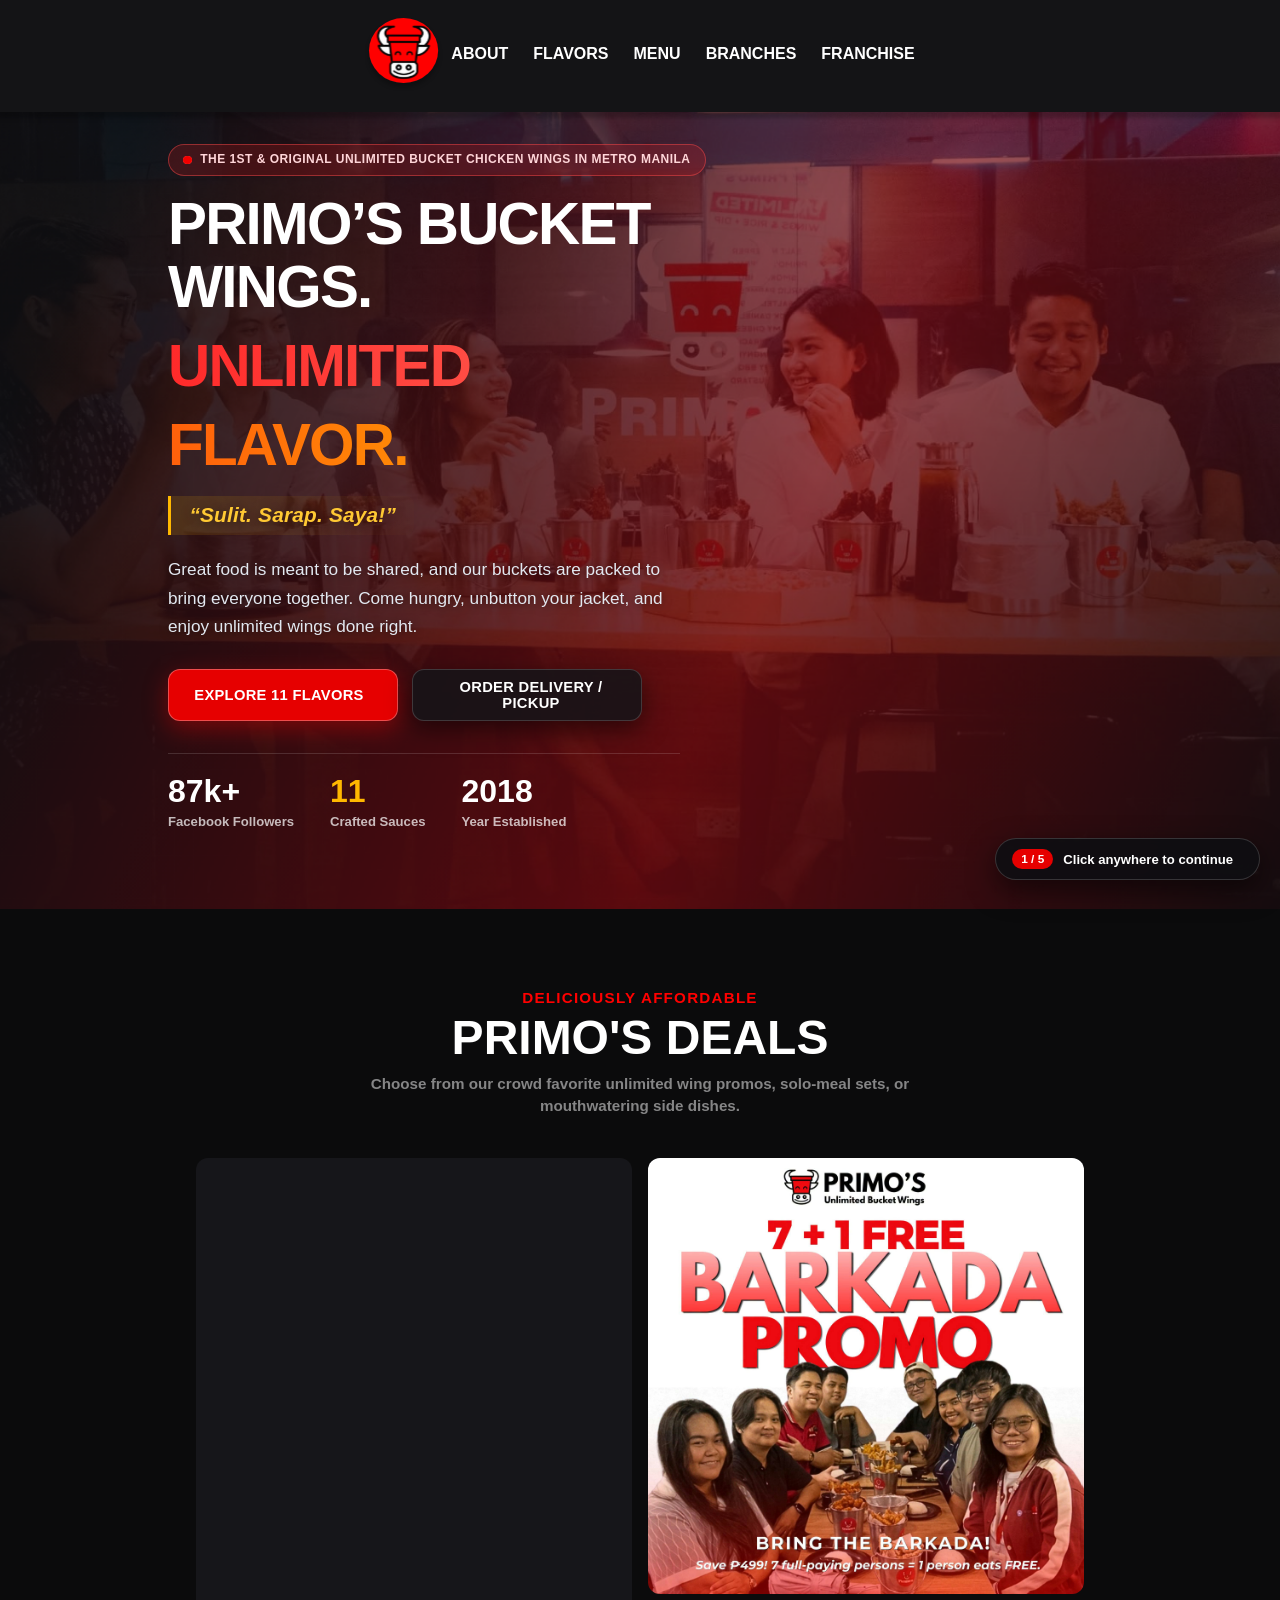
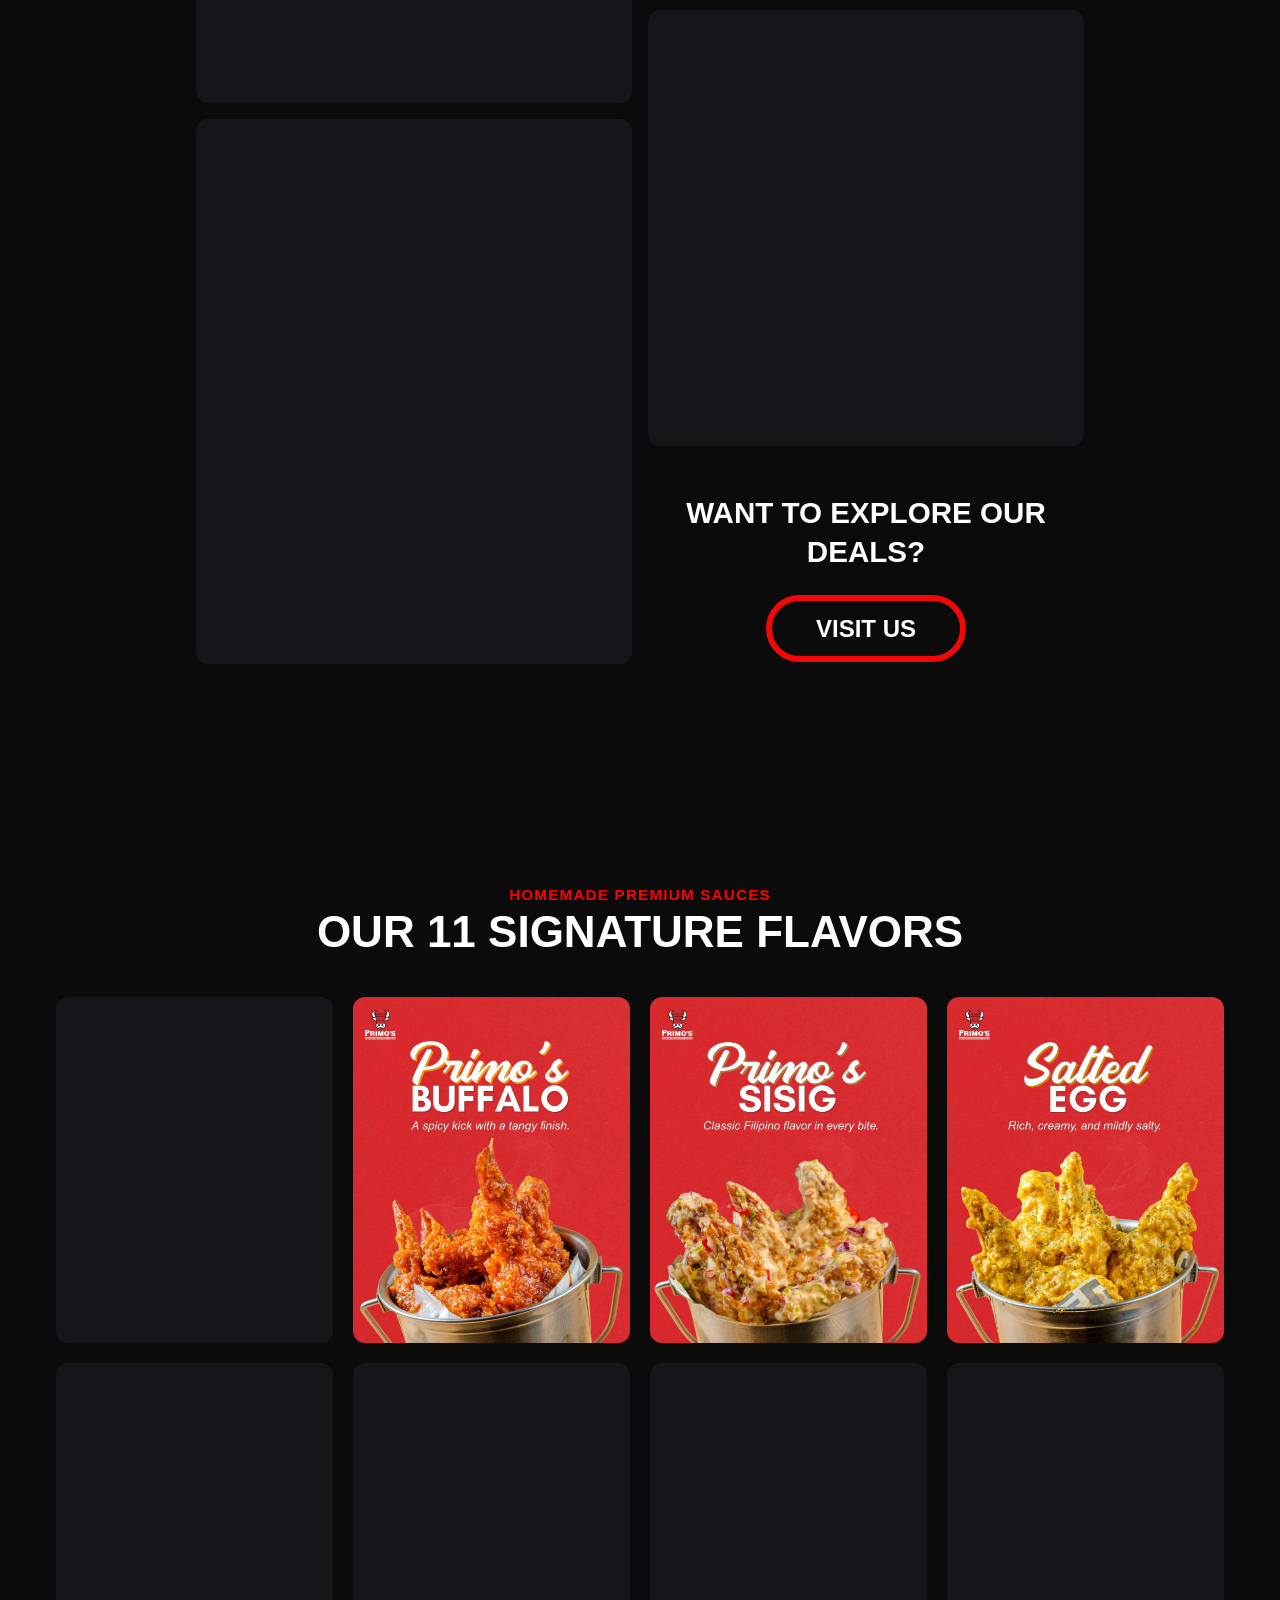
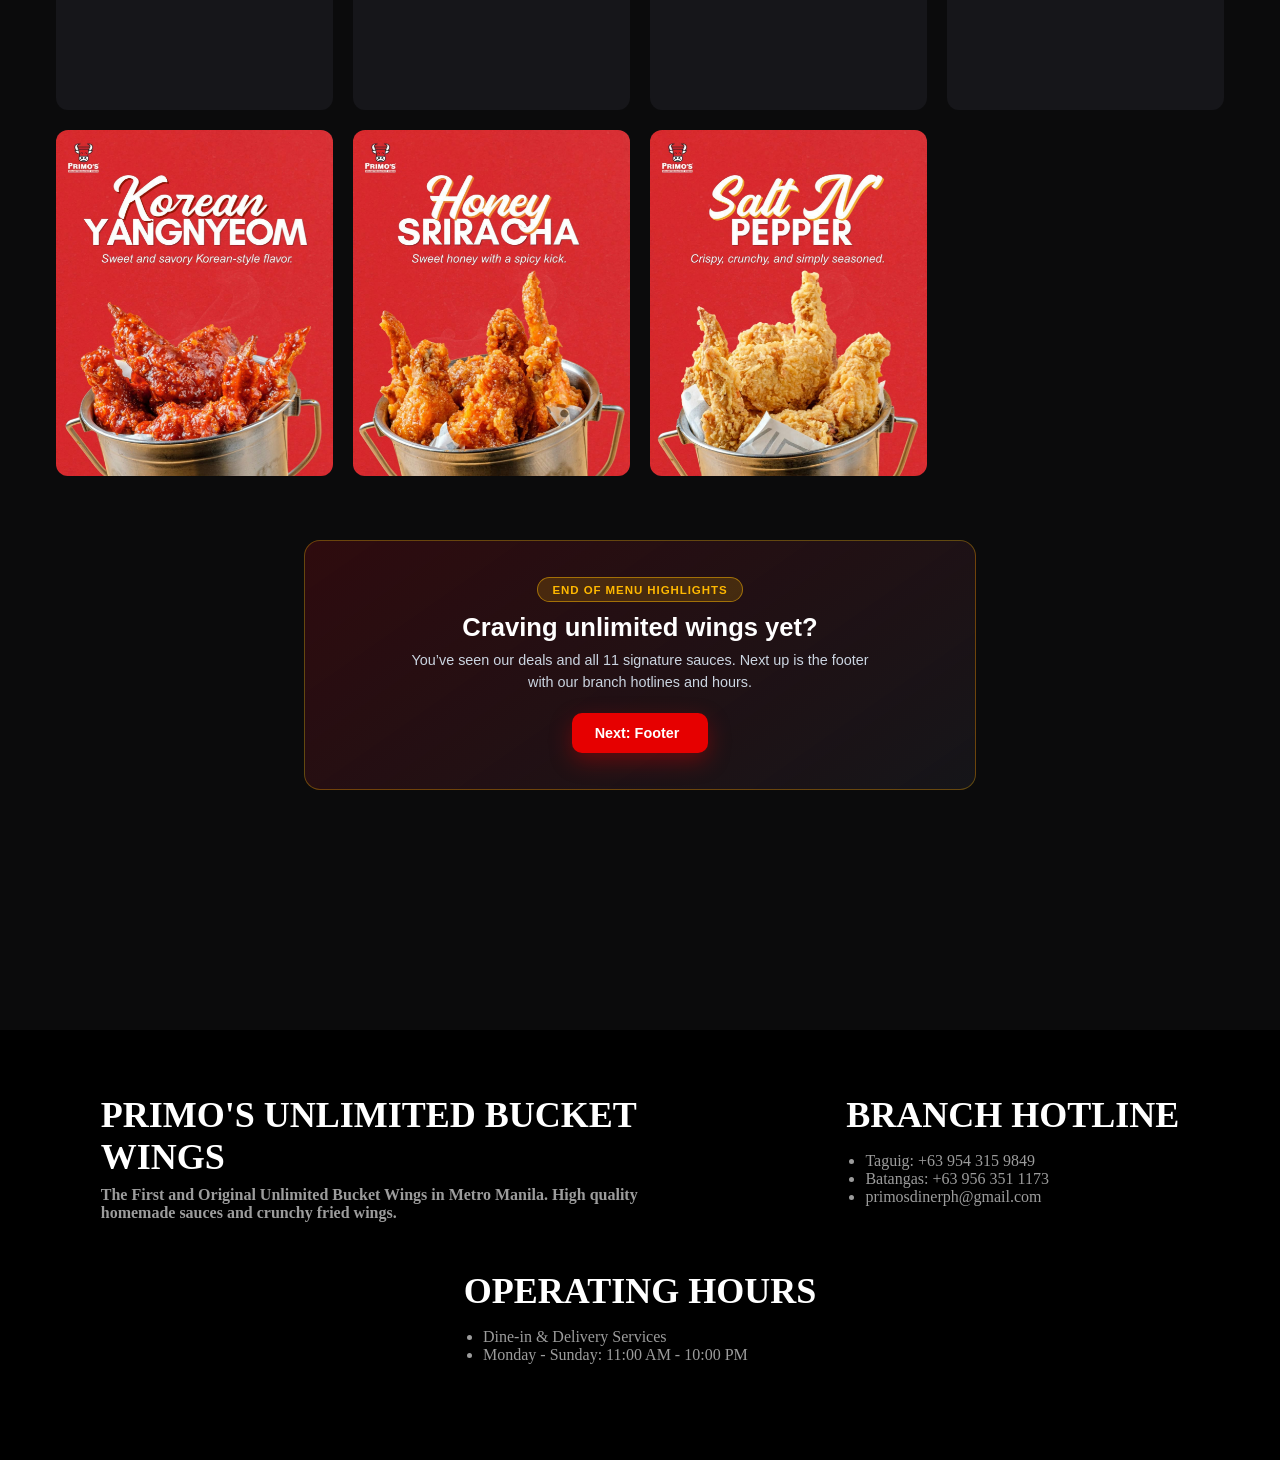
==== commit 845d7de8: "optimized, added animations, and more mobile friendly." ====
--- a/index.html
+++ b/index.html
@@ -11,12 +11,15 @@
     <link rel="stylesheet" href="./styles/hero-home.css">
     <link rel="stylesheet" href="./styles/home-promos.css">
     <link rel="stylesheet" href="./styles/home-signatures.css">
+
+    <!-- Preload Hero Background -->
+    <link rel="preload" as="image" href="./graphics/site/hero-home_happy-all.jpeg" fetchpriority="high">
     
     <!-- Logo -->
     <link rel="shortcut icon" href="./graphics/brand/logo.ico" type="image/x-icon">
 
     <!-- Basic Icons -->
-     <link href="https://cdn.boxicons.com/3.0.8/fonts/basic/boxicons.min.css" rel="stylesheet">
+    <link href="https://cdn.boxicons.com/3.0.8/fonts/basic/boxicons.min.css" rel="stylesheet">
 </head>
 <body>
     <header>
@@ -30,7 +33,7 @@
           <li><a href="">FLAVORS</a></li>
           <li><a href="">MENU</a></li>
           <li><a href="">BRANCHES</a></li>
-          <li><a href="">FRANCHISE</a></li>
+          <li><a href="./franchise.html">FRANCHISE</a></li>
         </ul>
         <label for="menu" class="links-menu-wrapper">
           <span>
@@ -41,9 +44,16 @@
       </nav>
     </header>
 
-    <main>
+        <main id="home-tour">
+        <!-- Floating Click-to-Advance HUD -->
+        <div id="story-hud" aria-live="polite">
+          <span id="story-step-badge">1 / 5</span>
+          <span id="story-prompt-text">Click anywhere to explore</span>
+          <i class="bx bx-mouse-alt" id="story-prompt-icon"></i>
+        </div>
+
         <section id="hero">
-            <div class="item-1">
+            <div class="wrapper">
                 <span class="brand-alert">
                     <img src="./graphics/site/red-dot.svg" alt="red dot" class="red-dot">
                     THE 1ST & ORIGINAL UNLIMITED BUCKET CHICKEN WINGS IN METRO MANILA
@@ -57,7 +67,7 @@
                 <p class="message">Great food is meant to be shared, and our buckets are packed to bring everyone together. Come hungry, unbutton your jacket, and enjoy unlimited wings done right.</p>
 
                 <div id="btns-wrapper">
-                    <button class="primary">
+                    <button class="primary" onclick="document.getElementById('signatures').scrollIntoView({behavior: 'smooth'})">
                         EXPLORE 11 FLAVORS 
                         <i class="bx bx-chevrons-right"></i>
                     </button>
@@ -83,6 +93,7 @@
                 </div>
             </div>
         </section>
+
         <section id="promos">
           <div class="header">
             <h4 class="subtitle">Deliciously Affordable</h4>
@@ -91,23 +102,23 @@
           </div>
 
           <div class="posters">
-    <!-- LEFT COLUMN -->
+            <!-- LEFT COLUMN -->
             <div class="promo-column">
               <div class="promo-card">
-                <img src="./graphics/brand/sulit-promo.jpeg" alt="Sulit Ba Sulit Yan Promo">
-              </div>
-              <div class="promo-card">
-                <img src="./graphics/brand/party-wings-promo.jpeg" alt="Party Wings Promo">
-              </div>
-            </div>
-
-    <!-- RIGHT COLUMN -->
+                <img src="./graphics/brand/sulit-promo.jpeg" alt="Sulit Ba Sulit Yan Promo" loading="lazy" decoding="async">
+              </div>
+              <div class="promo-card">
+                <img src="./graphics/brand/party-wings-promo.jpeg" alt="Party Wings Promo" loading="lazy" decoding="async">
+              </div>
+            </div>
+
+            <!-- RIGHT COLUMN -->
             <div class="promo-column">
               <div class="promo-card">
-                <img src="./graphics/brand/barkada-promo.jpeg" alt="Barkada Promo">
-              </div>
-              <div class="promo-card">
-                <img src="./graphics/brand/birthday-promo.jpeg" alt="Birthday Promo">
+                <img src="./graphics/brand/barkada-promo.jpeg" alt="Barkada Promo" loading="lazy" decoding="async">
+              </div>
+              <div class="promo-card">
+                <img src="./graphics/brand/birthday-promo.jpeg" alt="Birthday Promo" loading="lazy" decoding="async">
               </div>
               <div class="cta">
                 <h3>WANT TO EXPLORE OUR DEALS?</h3>
@@ -125,55 +136,66 @@
             <h1>OUR 11 SIGNATURE FLAVORS</h1>
           </div>
           <div class="grid-container">
-            <!-- Row 1 -->
-            <div class="item-card">
-              <img src="./graphics/brand/jack-daniels-sig.jpeg" alt="jack-daniels">
-            </div>
-            <div class="item-card">
-              <img src="./graphics/brand/primos-buffalo-sig.jpeg" alt="primos-buffalo">
-            </div>
-          
-            <!-- Row 2 -->
-            <div class="item-card">
-              <img src="./graphics/brand/primos-sisig-sig.jpeg" alt="primos-sisig">
-            </div>
-            <div class="item-card">
-              <img src="./graphics/brand/salted-egg-sig.jpeg" alt="salted-egg">
-            </div>
-          
-            <!-- Row 3 -->
-            <div class="item-card">
-              <img src="./graphics/brand/cheese-bomb-sig.jpeg" alt="cheese-bomb">
-            </div>
-            <div class="item-card">
-              <img src="./graphics/brand/garlic-parmesan-sig.jpeg" alt="garlic-parmesan">
-            </div>
-          
-            <!-- Row 4 -->
-            <div class="item-card">
-              <img src="./graphics/brand/honey-mustard-sig.jpeg" alt="honey-mustard">
-            </div>
-            <div class="item-card">
-              <img src="./graphics/brand/smokey-bbq-sig.jpeg" alt="smokey-bbq">
-            </div>
-          
-            <!-- Row 5 -->
-            <div class="item-card">
-              <img src="./graphics/brand/korean-yangnyeom-sig.jpeg" alt="korean-yangnyeom">
-            </div>
-            <div class="item-card">
-              <img src="./graphics/brand/honey-sriracha-sig.jpeg" alt="honey-sriracha">
-            </div>
-          
-            <!-- Row 6 (single card left side) -->
-            <div class="item-card">
-              <img src="./graphics/brand/saltNpepper-sig.jpeg" alt="saltNpepper">
+            <!-- Row 1 -->
+            <div class="item-card">
+              <img src="./graphics/brand/jack-daniels-sig.jpeg" alt="jack-daniels" loading="lazy" decoding="async">
+            </div>
+            <div class="item-card">
+              <img src="./graphics/brand/primos-buffalo-sig.jpeg" alt="primos-buffalo" loading="lazy" decoding="async">
+            </div>
+          
+            <!-- Row 2 -->
+            <div class="item-card">
+              <img src="./graphics/brand/primos-sisig-sig.jpeg" alt="primos-sisig" loading="lazy" decoding="async">
+            </div>
+            <div class="item-card">
+              <img src="./graphics/brand/salted-egg-sig.jpeg" alt="salted-egg" loading="lazy" decoding="async">
+            </div>
+          
+            <!-- Row 3 -->
+            <div class="item-card">
+              <img src="./graphics/brand/cheese-bomb-sig.jpeg" alt="cheese-bomb" loading="lazy" decoding="async">
+            </div>
+            <div class="item-card">
+              <img src="./graphics/brand/garlic-parmesan-sig.jpeg" alt="garlic-parmesan" loading="lazy" decoding="async">
+            </div>
+          
+            <!-- Row 4 -->
+            <div class="item-card">
+              <img src="./graphics/brand/honey-mustard-sig.jpeg" alt="honey-mustard" loading="lazy" decoding="async">
+            </div>
+            <div class="item-card">
+              <img src="./graphics/brand/smokey-bbq-sig.jpeg" alt="smokey-bbq" loading="lazy" decoding="async">
+            </div>
+          
+            <!-- Row 5 -->
+            <div class="item-card">
+              <img src="./graphics/brand/korean-yangnyeom-sig.jpeg" alt="korean-yangnyeom" loading="lazy" decoding="async">
+            </div>
+            <div class="item-card">
+              <img src="./graphics/brand/honey-sriracha-sig.jpeg" alt="honey-sriracha" loading="lazy" decoding="async">
+            </div>
+          
+            <!-- Row 6 (single card left side) -->
+            <div class="item-card">
+              <img src="./graphics/brand/saltNpepper-sig.jpeg" alt="saltNpepper" loading="lazy" decoding="async">
             </div>
           </div>
         </section>
 
+        <!-- End-of-Page Indicator Before Footer -->
+        <div id="story-end-marker">
+          <span class="end-badge">END OF MENU HIGHLIGHTS</span>
+          <h3>Craving unlimited wings yet?</h3>
+          <p>You’ve seen our deals and all 11 signature sauces. Next up is the footer with our branch hotlines and hours.</p>
+          <a href="#site-footer" id="jump-to-footer-btn">
+            <span>Next: Footer</span>
+            <i class="bx bx-down-arrow-alt"></i>
+          </a>
+        </div>
     </main>
-    <footer>
+
+    <footer id="site-footer">
       <section id="wrapper">
         <div class="history">
           <h1 class="title">PRIMO'S UNLIMITED BUCKET WINGS</h1>
@@ -195,10 +217,9 @@
           </ul>
         </div>
       </section>
-    </footer>
+    </>
 
     <!-- Scripts -->
-    <script src="./scripts/script.js"></script>
-    
+    <script src="./scripts/script.js" defer></script>
 </body>
-</html>+</html>
--- a/styles/global.css
+++ b/styles/global.css
@@ -1,4 +1,4 @@
-@import url('https://fonts.googleapis.com/css2?family=Inter:ital,opsz,wght@0,14..32,100..900;1,14..32,100..900&family=Maitree:wght@200;300;400;500;600;700&family=Montserrat:ital,wght@0,100..900;1,100..900&family=Outfit:wght@100..900&display=swap');
+/import url('https://fonts.googleapis.com/css2?family=Inter:ital,opsz,wght@0,14..32,100..900;1,14..32,100..900&family=Maitree:wght@200;300;400;500;600;700&family=Montserrat:ital,wght@0,100..900;1,100..900&family=Outfit:wght@100..900&display=swap');
 
 @keyframes fadeIn {
   from {
@@ -36,6 +36,8 @@
     font-size: 16px;
     background-color: rgba(11, 11, 12, 1);
     overflow-x: hidden;
+    overflow-y: auto;
+    height: auto;
 }
 .center-svg {
   position: absolute;
@@ -43,6 +45,45 @@
   left: 50%;
   transform: translate(-50%, -50%);
 }
+
+/* Card skeleton background before image finishes loading */
+.promo-card,
+.item-card {
+    position: relative;
+    overflow: hidden;
+    background: linear-gradient(110deg, #16161a 30%, #222228 50%, #16161a 70%);
+    background-size: 200% 100%;
+    animation: cardShimmer 1.6s infinite linear;
+}
+
+/* Stop shimmer once JS marks the card as loaded */
+.promo-card.is-loaded,
+.item-card.is-loaded {
+    animation: none;
+    background: #16161a;
+}
+
+/* Smooth fade-in + subtle settle for lazy images */
+.promo-card img,
+.item-card img {
+    opacity: 0;
+    transform: scale(1.03);
+    transition: opacity 0.55s cubic-bezier(0.22, 1, 0.36, 1),
+                transform 0.65s cubic-bezier(0.22, 1, 0.36, 1);
+    will-change: opacity, transform;
+}
+
+.promo-card img.loaded,
+.item-card img.loaded {
+    opacity: 1;
+    transform: scale(1);
+}
+
+@keyframes cardShimmer {
+    0% { background-position: 200% 0; }
+    100% { background-position: -200% 0; }
+}
+
 
 footer {
   margin-top: 15rem;
@@ -107,3 +148,180 @@
     gap: 2.5rem;
   }
 }
+
+/* Shared Click-to-Advance HUD & End Marker (Home + About) */
+#story,
+#home-tour {
+  cursor: pointer;
+}
+
+#story button,
+#story a,
+#home-tour button,
+#home-tour a {
+  cursor: pointer;
+}
+
+#story-hud {
+  position: fixed;
+  bottom: 20px;
+  right: 20px;
+  z-index: 40;
+  display: inline-flex;
+  align-items: center;
+  gap: 10px;
+  padding: 10px 16px;
+  border-radius: 999px;
+  background: rgba(15, 15, 18, 0.92);
+  backdrop-filter: blur(10px);
+  -webkit-backdrop-filter: blur(10px);
+  border: 1px solid rgba(255, 255, 255, 0.16);
+  box-shadow: 0 10px 28px rgba(0, 0, 0, 0.55);
+  color: #fff;
+  font-family: Outfit, sans-serif;
+  font-size: 0.82rem;
+  font-weight: 600;
+  cursor: pointer;
+  transition: transform 0.25s ease, border-color 0.25s ease, opacity 0.25s ease;
+}
+
+#story-hud.is-end {
+  border-color: rgba(255, 184, 0, 0.65);
+}
+
+#story-hud.is-hidden {
+  opacity: 0;
+  pointer-events: none;
+  transform: translateY(12px);
+}
+
+#story-step-badge {
+  padding: 3px 9px;
+  border-radius: 999px;
+  background: #e60000;
+  color: #fff;
+  font-weight: 800;
+  font-size: 0.74rem;
+}
+
+#story-hud.is-end #story-step-badge {
+  background: #ffb800;
+  color: #111;
+}
+
+#story-prompt-icon {
+  font-size: 1.05rem;
+  color: #ffb800;
+  animation: nudgeDown 1.6s infinite ease-in-out;
+}
+
+@keyframes nudgeDown {
+  0%, 100% { transform: translateY(0); }
+  50% { transform: translateY(3px); }
+}
+
+#story-end-marker {
+  margin: 4rem auto 2rem;
+  padding: 2.25rem 1.5rem;
+  max-width: 42rem;
+  width: calc(100% - 2rem);
+  box-sizing: border-box;
+  text-align: center;
+  border-radius: 16px;
+  background: linear-gradient(145deg, rgba(122, 12, 20, 0.32), rgba(22, 22, 26, 0.96));
+  border: 1px solid rgba(255, 184, 0, 0.32);
+  color: #fff;
+  font-family: Outfit, sans-serif;
+}
+
+#story-end-marker .end-badge {
+  display: inline-block;
+  padding: 0.35rem 0.9rem;
+  border-radius: 999px;
+  background: rgba(255, 184, 0, 0.16);
+  border: 1px solid rgba(255, 184, 0, 0.5);
+  color: #ffb800;
+  font-size: 0.72rem;
+  font-weight: 800;
+  letter-spacing: 0.08em;
+  margin-bottom: 0.7rem;
+}
+
+#story-end-marker h3 {
+  margin: 0 0 0.4rem;
+  font-size: clamp(1.2rem, 3vw, 1.6rem);
+  font-weight: 800;
+}
+
+#story-end-marker p {
+  margin: 0 auto 1.25rem;
+  max-width: 30rem;
+  color: #cbd5e1;
+  font-family: Inter, sans-serif;
+  font-size: 0.9rem;
+  line-height: 1.55;
+}
+
+#jump-to-footer-btn {
+  display: inline-flex;
+  align-items: center;
+  gap: 6px;
+  padding: 0.75rem 1.4rem;
+  border-radius: 10px;
+  background: #e60000;
+  color: #fff;
+  text-decoration: none;
+  font-weight: 700;
+  font-size: 0.9rem;
+  box-shadow: 0 8px 22px rgba(230, 0, 0, 0.35);
+  transition: transform 0.2s ease, background-color 0.2s ease;
+}
+
+#jump-to-footer-btn:hover {
+  background: #ff1a1a;
+  transform: translateY(-2px);
+}
+
+#site-footer {
+  scroll-margin-top: 72px;
+}
+
+#story,
+#home-tour,
+#story-hud,
+#story *,
+#home-tour * {
+  -webkit-tap-highlight-color: transparent;
+}
+
+/* Remove default focus outline on mouse/tap clicks, while keeping keyboard accessibility clean */
+#story:focus,
+#home-tour:focus,
+#story-hud:focus {
+  outline: none;
+}
+
+#story button:focus:not(:focus-visible),
+#story a:focus:not(:focus-visible),
+#home-tour button:focus:not(:focus-visible),
+#home-tour a:focus:not(:focus-visible) {
+  outline: none;
+}
+
+
+@media (max-width: 600px) {
+  #story-hud {
+    left: 50%;
+    right: auto;
+    bottom: 14px;
+    transform: translateX(-50%);
+    width: max-content;
+    max-width: calc(100% - 24px);
+    padding: 8px 14px;
+    font-size: 0.76rem;
+  }
+
+  #story-hud.is-hidden {
+    transform: translate(-50%, 12px);
+  }
+}
--- a/styles/navs.css
+++ b/styles/navs.css
@@ -1,11 +1,17 @@
 /* ================= NAVS.CSS ================= */
+:root {
+  --primo-dark: #141416;
+  --primo-gold: #ffcf40;
+  --primo-red: #ff4757;
+}
+
 header {
     background: #141416;
     box-shadow: 0px 4px 4px 2px #00000040;
-    position: sticky;
+    position: fixed;
     top: 0;
     height: 7rem;
-    opacity: 1;
+    width: 100%;
 
     display: flex;
     justify-content: center;
@@ -14,6 +20,13 @@
     padding: 0 1.5rem;
     z-index: 999;
     box-sizing: border-box;
+    transition: background 0.5s cubic-bezier(0.43, 0.05, 0.17, 1), box-shadow 0.5s cubic-bezier(0.43, 0.05, 0.17, 1);
+}
+
+/* ✅ SCROLLED STATE (triggers via JS) */
+header.scrolled {
+    background: rgba(20, 20, 22, 0.96);
+    box-shadow: 0px 6px 12px rgba(0, 0, 0, 0.55);
 }
 
 header > .nav-logo {
@@ -45,17 +58,34 @@
     list-style-type: none;
 }
 
-/* ✅ ANCHOR / LINK STYLES (NEW) */
+/* ✅ ANCHOR / LINK STYLES + GOLD UNDERLINE */
 header > nav > ul > li > a {
     color: #FFFFFF;
     text-decoration: none;
     transition: color 0.2s ease, transform 0.2s ease;
     display: inline-block;
+    position: relative;
+    padding-bottom: 4px;
+}
+
+header > nav > ul > li > a::after {
+    content: "";
+    position: absolute;
+    left: 0;
+    bottom: 0;
+    width: 0%;
+    height: 2px;
+    background-color: var(--primo-gold);
+    transition: width 0.25s cubic-bezier(0.43, 0.05, 0.17, 1);
 }
 
 header > nav > ul > li > a:hover {
     transform: translateY(-3px);
-    color: #ff4757;
+    color: var(--primo-red);
+}
+
+header > nav > ul > li > a:hover::after {
+    width: 100%;
 }
 
 header > nav > ul li {
--- a/styles/hero-home.css
+++ b/styles/hero-home.css
@@ -1,306 +1,343 @@
+/* Entrance & Ambient Keyframes */
+@keyframes fadeSlideUp {
+    from {
+        opacity: 0;
+        transform: translateY(22px);
+    }
+    to {
+        opacity: 1;
+        transform: translateY(0);
+    }
+}
+
+@keyframes subtleZoom {
+    0% {
+        transform: scale(1) translateY(0);
+    }
+    100% {
+        transform: scale(1.07) translateY(-1.5%);
+    }
+}
+
+@keyframes pulseDot {
+    0%, 100% {
+        transform: scale(1);
+        box-shadow: 0 0 8px #FF2E2E;
+    }
+    50% {
+        transform: scale(1.25);
+        box-shadow: 0 0 14px #FF5E5E;
+    }
+}
+
 #hero {
     position: relative;
-    backdrop-filter: blur(40px);
-    -webkit-backdrop-filter: blur(40px);
-    transform: translateZ(0);
-
-    display: flex;
+    overflow: hidden;
+    display: flex;
+    align-items: center;
     gap: 48px;
-    padding: 3rem 1.5rem;
+    padding: 9rem 1.5rem 5rem;
+    min-height: 92vh;
     box-sizing: border-box;
-    overflow: hidden;
-
-    background-image: 
-      linear-gradient(rgba(0,0,0,0.5), rgba(0,0,0,0.5)),
-      url('../graphics/site/hero-home_happy-all.jpeg');
-    background-size: cover;
-    background-position: center;
-    background-repeat: no-repeat;
-
-    max-height: 100rem;
-    animation: fadeInFast 0.4s ease forwards;
-}
-
-#hero > .item-1 {
+    isolation: isolate;
+}
+
+/* Smooth GPU-Accelerated Background Layer */
+#hero::before {
+    content: "";
+    position: absolute;
+    inset: -5%; /* Extra bleed room for parallax/zoom movement */
+    z-index: -1;
+    background: 
+        linear-gradient(115deg, rgba(15, 15, 18, 0.94) 15%, rgba(122, 12, 20, 0.72) 60%, rgba(15, 15, 18, 0.85) 100%),
+        url('../graphics/site/hero-home_happy-all.jpeg') center/cover no-repeat;
+    will-change: transform;
+    /* Ambient slow drift; replaced by scroll transform if JS snippet below is added */
+    animation: subtleZoom 18s ease-in-out infinite alternate;
+}
+
+#hero > .wrapper {
     display: grid;
     gap: 16px;
-    max-width: 100%;
+    width: 100%;
+    max-width: 39rem;
     text-align: left;
     justify-items: start;
-    margin-left: 0rem; /* ✅ REMOVED fixed 9rem margin for mobile */
-}
-
-#hero > .item-1 > .brand-alert {
+    margin-left: 0;
+}
+
+/* Staggered Entrance Choreography */
+#hero > .wrapper > * {
+    opacity: 0;
+    animation: fadeSlideUp 0.75s cubic-bezier(0.22, 1, 0.36, 1) forwards;
+}
+
+#hero > .wrapper > .brand-alert { animation-delay: 0.05s; }
+#hero > .wrapper > h1           { animation-delay: 0.15s; }
+#hero > .wrapper > .tagline     { animation-delay: 0.28s; }
+#hero > .wrapper > .message     { animation-delay: 0.38s; }
+#hero > .wrapper > #btns-wrapper{ animation-delay: 0.48s; }
+#hero > .wrapper > .line-separator { animation-delay: 0.56s; }
+#hero > .wrapper > .achievements{ animation-delay: 0.64s; }
+
+/* Top Pill Badge */
+#hero > .wrapper > .brand-alert {
     width: fit-content;
-    height: auto;
-    padding: 6px 14px;
+    max-width: 100%;
+    padding: 0.45rem 0.9rem;
     box-sizing: border-box;
-    white-space: nowrap; 
-
-    border-radius: 30px;
-    background-color: #FF00002B;
-    border: 1px solid #FF0000;
-    color: #CB0913;
-
+    border-radius: 999px;
+    background-color: rgba(255, 30, 30, 0.18);
+    backdrop-filter: blur(8px);
+    -webkit-backdrop-filter: blur(8px);
+    border: 1px solid rgba(255, 77, 77, 0.45);
+    color: #FFD6D9;
     font-family: Montserrat, sans-serif;
-    font-weight: 900;
-    font-size: clamp(5px, 2.5vw, 11px);
-    text-align: center;
-
-    display: flex;
-    justify-content: center;
+    font-weight: 800;
+    font-size: clamp(0.68rem, 2.2vw, 0.75rem);
+    letter-spacing: 0.04em;
+    text-transform: uppercase;
+    line-height: 1.3;
+    display: flex;
     align-items: center;
     gap: 8px;
 }
 
-#hero > .item-1 > .brand-alert > .red-dot {
-    width: 0.75rem;
+#hero > .wrapper > .brand-alert > .red-dot {
+    width: 0.55rem;
+    min-width: 0.55rem;
     aspect-ratio: 1/1;
-}
-
-#hero > .item-1 > .tagline{
-    font-family: Inter, sans-serif;
-    font-weight: 700;
-    font-style: italic;
-    font-size: clamp(1rem, 3vw, 24px);
-
-    color: #FFB800;
-    border: 1px solid #2A292E;
-    width: fit-content;
-    text-align: left;
-    padding: .4rem 1.2rem;
-    border-radius: 10px;
-
-    background-color: #19181B;
-}
-
-#hero > .item-1 > h1 {
+    border-radius: 50%;
+    background-color: #FF2E2E;
+    animation: pulseDot 2s infinite ease-in-out;
+}
+
+/* Headings */
+#hero > .wrapper > h1 {
     font-family: Outfit, sans-serif;
     font-weight: 800;
-    font-size: clamp(1.15rem, 7vw, 3.5rem);
-    line-height: 80%;
-    letter-spacing: -0.05em;
-    width: 100%; /* ✅ Changed from fixed 36.25rem */
-    max-width: 36.25rem; /* ✅ Limit only for large screens */
-}
-#hero > .item-1 > h1.hero-header{
-    line-height: 125%;
-}
-
-#hero > .item-1 > h1.brand {
+    font-size: clamp(2.25rem, 6vw, 3.65rem);
+    line-height: 1.08;
+    letter-spacing: -0.03em;
+    margin: 0;
+    width: 100%;
+    max-width: 36.25rem;
+}
+
+#hero > .wrapper > h1.brand {
     color: #fff;
 }
 
-#hero > .item-1 > h1.highlights-1 {
-    background: linear-gradient(87.98deg, #FF0000 0.52%, #F1503D 99.48%);
+#hero > .wrapper > h1.highlights-1 {
+    background: linear-gradient(87.98deg, #FF2A2A 0.52%, #FF6B5B 99.48%);
     -webkit-background-clip: text;
     -webkit-text-fill-color: transparent;
     background-clip: text;
 }
 
-#hero > .item-1 > h1.highlights-2 {
+#hero > .wrapper > h1.highlights-2 {
     background: linear-gradient(90.19deg, #FF600B 0.16%, #FFC400 99.84%);
     -webkit-background-clip: text;
     -webkit-text-fill-color: transparent;
     background-clip: text;
 }
 
-#hero > .item-1 > .message {
-    width: 100%;
-    max-width: 28rem;
-    font-family: Maitree, serif;
+/* Refined Tagline: Editorial Left-Accent Callout */
+#hero > .wrapper > .tagline {
+    font-family: Outfit, sans-serif;
     font-weight: 700;
-    font-size: clamp(0.4rem, 2vw, .8rem);
-    line-height: 140%;
-    color: #67858B;
-
-    margin: 1.25rem 0rem 1.25rem; /* ✅ Removed side margin overflow */
-}
-
-#hero > .item-1 > #btns-wrapper {
-    display: flex;
-    align-items: flex-start;
-    gap: 12px;
-    width: 100%;
-    margin-bottom: 1rem;
-    flex-wrap: wrap; /* ✅ Wrap buttons automatically for small screens */
-}
-
-#hero > .item-1 > #btns-wrapper > button {
-    background-color: transparent;
+    font-style: italic;
+    font-size: clamp(1rem, 2.8vw, 1.3rem);
+    letter-spacing: 0.01em;
+    color: #FFC933;
+    
+    width: fit-content;
+    max-width: 100%;
+    margin: 0.25rem 0;
+    padding: 0.45rem 1.15rem;
+    border-left: 3px solid #FFB800;
+    border-radius: 0 8px 8px 0;
+    background: linear-gradient(90deg, rgba(255, 184, 0, 0.14) 0%, rgba(255, 184, 0, 0.01) 100%);
+    text-shadow: 0 2px 12px rgba(0, 0, 0, 0.45);
+}
+
+/* Body Message: Clean, High-Contrast Sans-Serif */
+#hero > .wrapper > .message {
+    width: 100%;
+    max-width: 32rem;
+    font-family: Inter, sans-serif;
+    font-weight: 400;
+    font-size: clamp(0.95rem, 2.4vw, 1.075rem);
+    line-height: 1.68;
+    color: #E2E8F0;
+    margin: 0 0 0.75rem;
+    text-shadow: 0 1px 8px rgba(0, 0, 0, 0.5);
+}
+
+/* Buttons */
+#hero > .wrapper > #btns-wrapper {
+    display: flex;
+    flex-wrap: wrap;
+    gap: 14px;
+    width: 100%;
+    margin-bottom: 0.75rem;
+}
+
+#hero > .wrapper > #btns-wrapper > button {
     border: none;
     cursor: pointer;
     color: #fff;
-
     font-family: Inter, sans-serif;
     font-weight: 700;
-    font-size: clamp(0.5rem, 2.5vw, 1rem);
-
-    width: 100%;
-    max-width: 234px;
-    height: clamp(45px, 12vw, 60px);
+    font-size: 0.92rem;
+    letter-spacing: 0.02em;
+    flex: 1 1 190px;
+    max-width: 230px;
+    height: 52px;
     border-radius: 12px;
-
     display: flex;
     align-items: center;
     justify-content: center;
-    gap: 0.25rem;
-    padding: 0 0.5rem;
+    gap: 0.5rem;
+    padding: 0 1.25rem;
     box-sizing: border-box;
-    transition: transform 0.25s ease, box-shadow 0.25s ease;
-}
-
-#hero > .item-1 > #btns-wrapper > button:hover {
-    transform: translateY(-4px);
-}
-
-#hero > .item-1 > #btns-wrapper > button.primary {
-    background-color: #FF0000;
-    border: 1px solid #b9b4b4;
-    color: #FFFFFF;
-    box-shadow: 0px 8px 25px rgba(255, 0, 0, 0.8);
-}
-
-#hero > .item-1 > #btns-wrapper > button.secondary {
-    background-color: #000000;
-    border: 1px solid #0f0e0e;
-    color: #FFFFFF;
-    box-shadow: 0px 8px 25px rgba(8, 8, 8, 0.8);
-}
-
-#hero > .item-1 > #btns-wrapper > button.primary:hover {
-    box-shadow: 0px 12px 30px rgba(255, 0, 0, 0.9);
-}
-
-#hero > .item-1 > #btns-wrapper > button.secondary:hover {
-    box-shadow: 0px 12px 30px rgba(20, 20, 20, 0.9);
-}
-
-#hero > .item-1 > #btns-wrapper > button.secondary > i {
-    position: relative;
-    left: 0.25rem;
-}
-
-#hero > .item-1 > #btns-wrapper > button > i {
-    font-size: clamp(1rem, 3vw, 1.5rem);
-}
-
-#hero > .item-1 > .line-separator{
-    width: 100%;
-    max-width: 27.75rem;
-    border-width: 1px;
-    border-color: #2A292E;
-}
-
-#hero > .item-1 > .achievements{
+    transition: transform 0.25s cubic-bezier(0.22, 1, 0.36, 1), box-shadow 0.25s ease, background-color 0.25s ease;
+}
+
+#hero > .wrapper > #btns-wrapper > button:hover {
+    transform: translateY(-3px);
+}
+
+#hero > .wrapper > #btns-wrapper > button.primary {
+    background-color: #E60000;
+    border: 1px solid rgba(255, 255, 255, 0.3);
+    box-shadow: 0px 8px 24px rgba(230, 0, 0, 0.4);
+}
+
+#hero > .wrapper > #btns-wrapper > button.primary:hover {
+    background-color: #FF1414;
+    box-shadow: 0px 12px 30px rgba(255, 20, 20, 0.55);
+}
+
+#hero > .wrapper > #btns-wrapper > button.secondary {
+    background-color: rgba(20, 20, 24, 0.85);
+    backdrop-filter: blur(8px);
+    border: 1px solid rgba(255, 255, 255, 0.16);
+    box-shadow: 0px 8px 24px rgba(0, 0, 0, 0.5);
+}
+
+#hero > .wrapper > #btns-wrapper > button.secondary:hover {
+    background-color: rgba(35, 35, 42, 0.95);
+    border-color: rgba(255, 255, 255, 0.3);
+}
+
+/* Separator & Stats */
+#hero > .wrapper > .line-separator {
+    width: 100%;
+    max-width: 32rem;
+    border: none;
+    border-top: 1px solid rgba(255, 255, 255, 0.14);
+    margin: 0.25rem 0;
+}
+
+#hero > .wrapper > .achievements {
     display: flex;
     flex-wrap: wrap;
-    gap: 24px;
-}
-
-#hero > .item-1 > .achievements > div > .achievement,
-#hero > .item-1 > .achievements > div > .crafted-sauces {
+    gap: 24px 36px;
+    width: 100%;
+}
+
+#hero > .wrapper > .achievements > div {
+    display: grid;
+    gap: 4px;
+}
+
+#hero > .wrapper > .achievements > div > .achievement,
+#hero > .wrapper > .achievements > div > .crafted-sauces {
     color: white;
     font-family: Outfit, sans-serif;
     font-weight: 800;
-    font-size: clamp(0.75rem, 5vw, 2rem);
-    line-height: 100%;
-}
-
-#hero > .item-1 > .achievements > div > .crafted-sauces {
+    font-size: clamp(1.4rem, 4.5vw, 2rem);
+    line-height: 1.1;
+}
+
+#hero > .wrapper > .achievements > div > .crafted-sauces {
     color: #FFB800;
 }
 
-#hero > .item-1 > .achievements > div > .label{
-    color: #FFFFFF80;
+#hero > .wrapper > .achievements > div > .label {
+    color: rgba(255, 255, 255, 0.72);
     font-family: Outfit, sans-serif;
-    font-weight: 700;
-    font-size: 0.8rem;
-    line-height: 100%;
-}
-
-#hero > .item-1 > .achievements > div {
-    display: grid;
-    animation: fadeIn 0.8s ease forwards;
-    animation-delay: 0.5s;
-}
-
-/* ✅ DESKTOP LAYOUT (1200px+) — bring back the 9rem left margin for large screens */
+    font-weight: 600;
+    font-size: 0.82rem;
+}
+
+/* Desktop Large Screens */
 @media (min-width: 1200px) {
-    #hero > .item-1 {
+    #hero > .wrapper {
         margin-left: 9rem;
     }
 }
 
-/* Tablet & Mobile View (Under 1200px) */
-@media (max-width: 1200px) {
+/* Mobile & Tablet Responsive Fixes */
+@media (max-width: 768px) {
     #hero {
-        margin-top: 2rem;
-        flex-direction: column;
-        align-items: center;
-        text-align: left;
-        top: -2.25rem;
-    }
-
-    #hero > .item-1 > .tagline{
-        margin-top: 1rem;
-    }
-}
-
-@media (min-width: 900px) {
-    #hero > .item-1 > #btns-wrapper {
-        flex-direction: row;
-        gap: 1rem;
-    }
-}
-
-@media (max-width: 575px) {
-    #hero {
-        gap: 24px;
-        padding-left: 1rem;
-    }
-
-    #hero > .item-1 > .message {
-        max-width: 30rem;
-    }
-
-    #hero > .item-1 > .brand-alert {
-        white-space: wrap; 
-        max-width: 30rem;
-    }
-
-    #hero > .item-1 > #btns-wrapper {
-        max-width: 25rem;        
-    }
-
-    #hero > .item-1 > .line-separator {
-        margin-top: 1rem;
-    }
-}
-
-@media (max-width: 470px) {
-    #hero > .item-1 > .brand-alert {
-        max-width: 20rem;
-    }
-    
-    #hero > .item-1 > #btns-wrapper {
-        max-width: 20rem;        
-    }
-
-    #hero > .item-1 > .message {
-        max-width: 18rem;
-    }
-}
-@media (max-width: 345px) {
-    #hero > .item-1 > .brand-alert {
-        max-width: 16rem;
-    }
-    
-    #hero > .item-1 > #btns-wrapper {
-        max-width: 16rem;
-    }
-
-    #hero > .item-1 > .message {
-        max-width: 15rem;
-    }
-}
+        padding: 7.5rem 1.25rem 3.5rem;
+        min-height: 100svh; /* Safe viewport height for mobile browsers */
+        height: auto;
+    }
+
+    #hero::before {
+        background-position: 60% center;
+    }
+
+    #hero > .wrapper {
+        gap: 14px;
+    }
+
+    #hero > .wrapper > .brand-alert {
+        font-size: 0.65rem;
+        padding: 0.4rem 0.75rem;
+    }
+
+    #hero > .wrapper > h1 {
+        font-size: clamp(2rem, 8.5vw, 2.5rem);
+        line-height: 1.12; /* Fixed from 0.8 so multi-line headings don't overlap */
+    }
+
+    #hero > .wrapper > .tagline {
+        font-size: 0.95rem;
+        padding: 0.4rem 0.9rem;
+    }
+
+    #hero > .wrapper > .message {
+        font-size: 0.92rem;
+        line-height: 1.6;
+    }
+
+    #hero > .wrapper > #btns-wrapper > button {
+        flex: 1 1 140px;
+        max-width: none;
+        height: 46px;
+        font-size: 0.65rem;
+    }
+  
+    #hero > .wrapper > .achievements {
+        display: grid;
+        grid-template-columns: repeat(3, 1fr);
+        gap: 12px;
+    }
+}
+
+/* Accessibility: Respect Reduced Motion Preferences */
+@media (prefers-reduced-motion: reduce) {
+    #hero::before,
+    #hero > .wrapper > *,
+    #hero > .wrapper > .brand-alert > .red-dot {
+        animation: none !important;
+        opacity: 1 !important;
+        transform: none !important;
+    }
+}
+
+
--- a/styles/home-promos.css
+++ b/styles/home-promos.css
@@ -1,6 +1,7 @@
 #promos {
   width: 100%;
   box-sizing: border-box;
+  padding: 2rem 0 4rem;
   animation: fadeIn 0.6s ease forwards;
   animation-delay: 0.15s;
 }
@@ -15,49 +16,55 @@
 }
 
 #promos > .header > h4 {
-  font-size: clamp(0.6rem, 2vw, 0.8rem);
+  font-size: clamp(0.75rem, 1.5vw, 0.95rem);
 }
 
 #promos > .header > h4.subtitle {
   color: #ff0000;
   text-align: center;
   font-weight: 700;
+  letter-spacing: 0.08em;
+  text-transform: uppercase;
 }
 
 #promos > .header > h2.title {
   color: #fff;
   text-align: center;
   font-weight: 800;
-  font-size: clamp(1.25rem, 2vw, 3rem);
+  font-size: clamp(1.75rem, 4vw, 3rem);
+  margin: 0.25rem 0 0.5rem;
 }
 
 #promos > .header > h4.desc {
   color: #ffffff80;
   text-align: center;
-  max-width: 900px;
-  margin: 0 auto 2rem;
-  font-weight: 700;
+  max-width: 650px;
+  margin: 0 auto 2.5rem;
+  font-weight: 600;
+  line-height: 1.5;
 }
 
 #promos > .posters {
   display: grid;
   grid-template-columns: 1fr 1fr;
-  gap: 0.25rem;
-  padding: 0 1rem;
-  max-width: 94rem;
+  gap: 1rem; /* Slightly cleaner separation than 0.25rem */
+  padding: 0 1.25rem;
+  max-width: 58rem; /* Changed from 94rem (1504px) to 58rem (~928px) so posters aren't giant */
   margin: 0 auto;
+  align-items: start;
 }
 
 #promos > .posters > .promo-column {
   display: grid;
-  gap: 0.25rem;
+  gap: 1rem;
 }
 
 #promos > .posters > .promo-column > .promo-card {
   overflow: hidden;
-  border-radius: 10px;
+  border-radius: 12px;
   transition: transform 0.25s ease;
 }
+
 #promos > .posters > .promo-column > .promo-card:hover {
   transform: scale(1.02);
 }
@@ -72,39 +79,54 @@
 #promos > .posters > .promo-column > .cta {
   color: #fff;
   text-align: center;
-  padding: 1.5rem 1rem;
+  padding: 2rem 1rem;
+  display: flex;
+  flex-direction: column;
+  align-items: center;
+  justify-content: center;
 }
 
 #promos > .posters > .promo-column > .cta > h3 {
   font-family: Inter, sans-serif;
-  font-size: clamp(1rem, 5vw, 2.35rem);
-  font-weight: 600;
+  font-size: clamp(1.25rem, 2.5vw, 1.85rem);
+  font-weight: 700;
+  line-height: 1.3;
+  margin: 0;
 }
 
 #promos > .posters > .promo-column > .cta > button {
   font-family: Inter, sans-serif;
-  font-size: clamp(1rem, 5vw, 2.35rem);
+  font-size: clamp(1rem, 2vw, 1.5rem);
   font-weight: 700;
   background: transparent;
   color: inherit;
   border-radius: 100px;
-  border: #F20707 solid 8px;
-  padding: 1rem 3rem;
+  border: #F20707 solid 6px;
+  padding: 0.85rem 2.75rem;
   cursor: pointer;
-  margin-top: 2rem;
-  transition: transform 0.25s ease, box-shadow 0.25s ease;
+  margin-top: 1.5rem;
+  transition: transform 0.25s ease, box-shadow 0.25s ease, background-color 0.25s ease;
 }
+
 #promos > .posters > .promo-column > .cta > button:hover {
   transform: translateY(-4px);
-  box-shadow: 0 10px 25px rgba(242,7,7,0.4);
+  background-color: rgba(242, 7, 7, 0.15);
+  box-shadow: 0 10px 25px rgba(242, 7, 7, 0.4);
 }
 
 @media (max-width: 768px) {
   #promos > .posters {
     grid-template-columns: 1fr;
+    max-width: 26rem; /* Caps mobile poster width at ~416px so it fits comfortably on screen */
+    gap: 1.25rem;
   }
+
+  #promos > .posters > .promo-column {
+    gap: 1.25rem;
+  }
+
   #promos > .posters > .promo-column > .cta > button {
-    padding: 0.75rem 2rem;
-    border-width: 5px;
+    padding: 0.75rem 2.25rem;
+    border-width: 4px;
   }
 }
--- a/styles/home-signatures.css
+++ b/styles/home-signatures.css
@@ -1,61 +1,84 @@
 #signatures {
-  margin-top: 10rem;
+  margin-top: 8rem;
   font-family: Outfit, sans-serif;
   font-weight: 800;
   width: 100%;
-  animation: fadeIn 0.6s ease forwards;
-  animation-delay: 0.3s;
 }
 
 #signatures > .header {
   width: 100%;
-  max-width: 70rem;
-  margin: 0 auto 2rem auto;
+  max-width: 75rem;
+  margin: 0 auto 2.5rem auto;
   padding: 0 1rem;
+  text-align: center;
 }
 
 #signatures > .header > h6 {
   color: #ff0000;
-  font-size: clamp(0.2rem, 2vw, 1rem);
+  font-size: clamp(0.75rem, 1.5vw, 0.95rem);
+  letter-spacing: 0.08em;
+  text-transform: uppercase;
+  margin-bottom: 0.25rem;
 }
 
 #signatures > .header > h1 {
   color: #fff;
-  font-size: clamp(1rem, 5vw, 3rem);
+  font-size: clamp(1.75rem, 3.5vw, 2.75rem);
+  font-weight: 800;
 }
 
 #signatures > .grid-container {
   display: grid;
-  grid-template-columns: 1fr 1fr;
-  gap: 2rem;
+  grid-template-columns: repeat(4, minmax(0, 1fr));
+  gap: 1.25rem;
   padding: 0 1rem;
   width: 100%;
   box-sizing: border-box;
-  max-width: 70rem;
+  max-width: 75rem;
   margin: 0 auto;
 }
 
 #signatures > .grid-container > .item-card {
+  min-width: 0;
   overflow: hidden;
-  border-radius: 10px;
-  transition: transform 0.25s ease;
+  border-radius: 12px;
+  background-color: #16161a;
+  transition: transform 0.25s ease, box-shadow 0.25s ease;
 }
+
 #signatures > .grid-container > .item-card:hover {
-  transform: scale(1.02);
+  transform: translateY(-4px);
+  box-shadow: 0 10px 20px rgba(0, 0, 0, 0.4);
 }
 
 #signatures > .grid-container > .item-card > img {
   display: block;
   width: 100%;
   height: auto;
+  object-fit: cover;
 }
 
+/* Tablet & Smaller Desktop Layout */
+@media (max-width: 1024px) {
+  #signatures > .grid-container {
+    grid-template-columns: repeat(3, minmax(0, 1fr));
+    gap: 1rem;
+  }
+}
+
+/* Mobile Layout */
 @media (max-width: 768px) {
   #signatures {
-    margin-top: 6rem;
+    margin-top: 5rem;
   }
+  
+  #signatures > .header {
+    margin-bottom: 1.5rem;
+  }
+
   #signatures > .grid-container {
-    grid-template-columns: 1fr;
-    gap: 1.5rem;
+    grid-template-columns: repeat(2, minmax(0, 1fr));
+    gap: 0.75rem;
+    padding: 0 0.75rem;
   }
 }
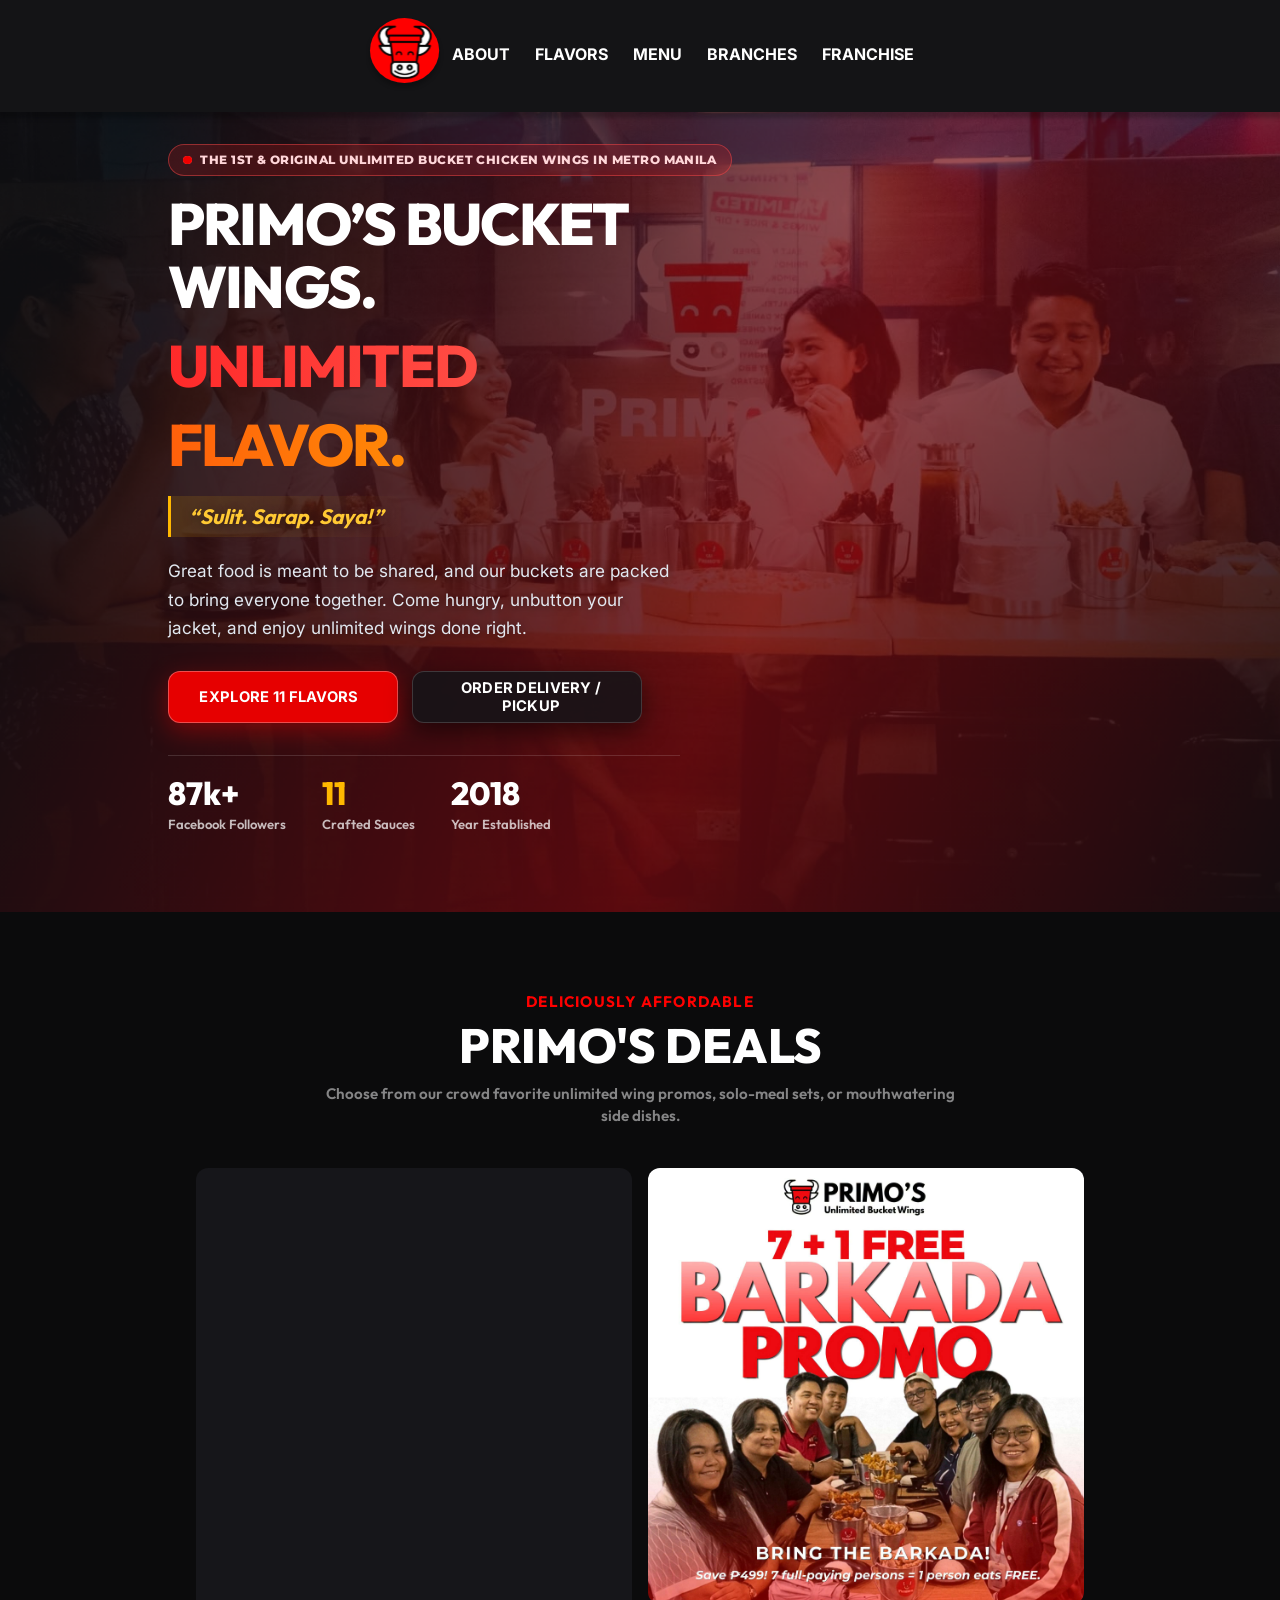
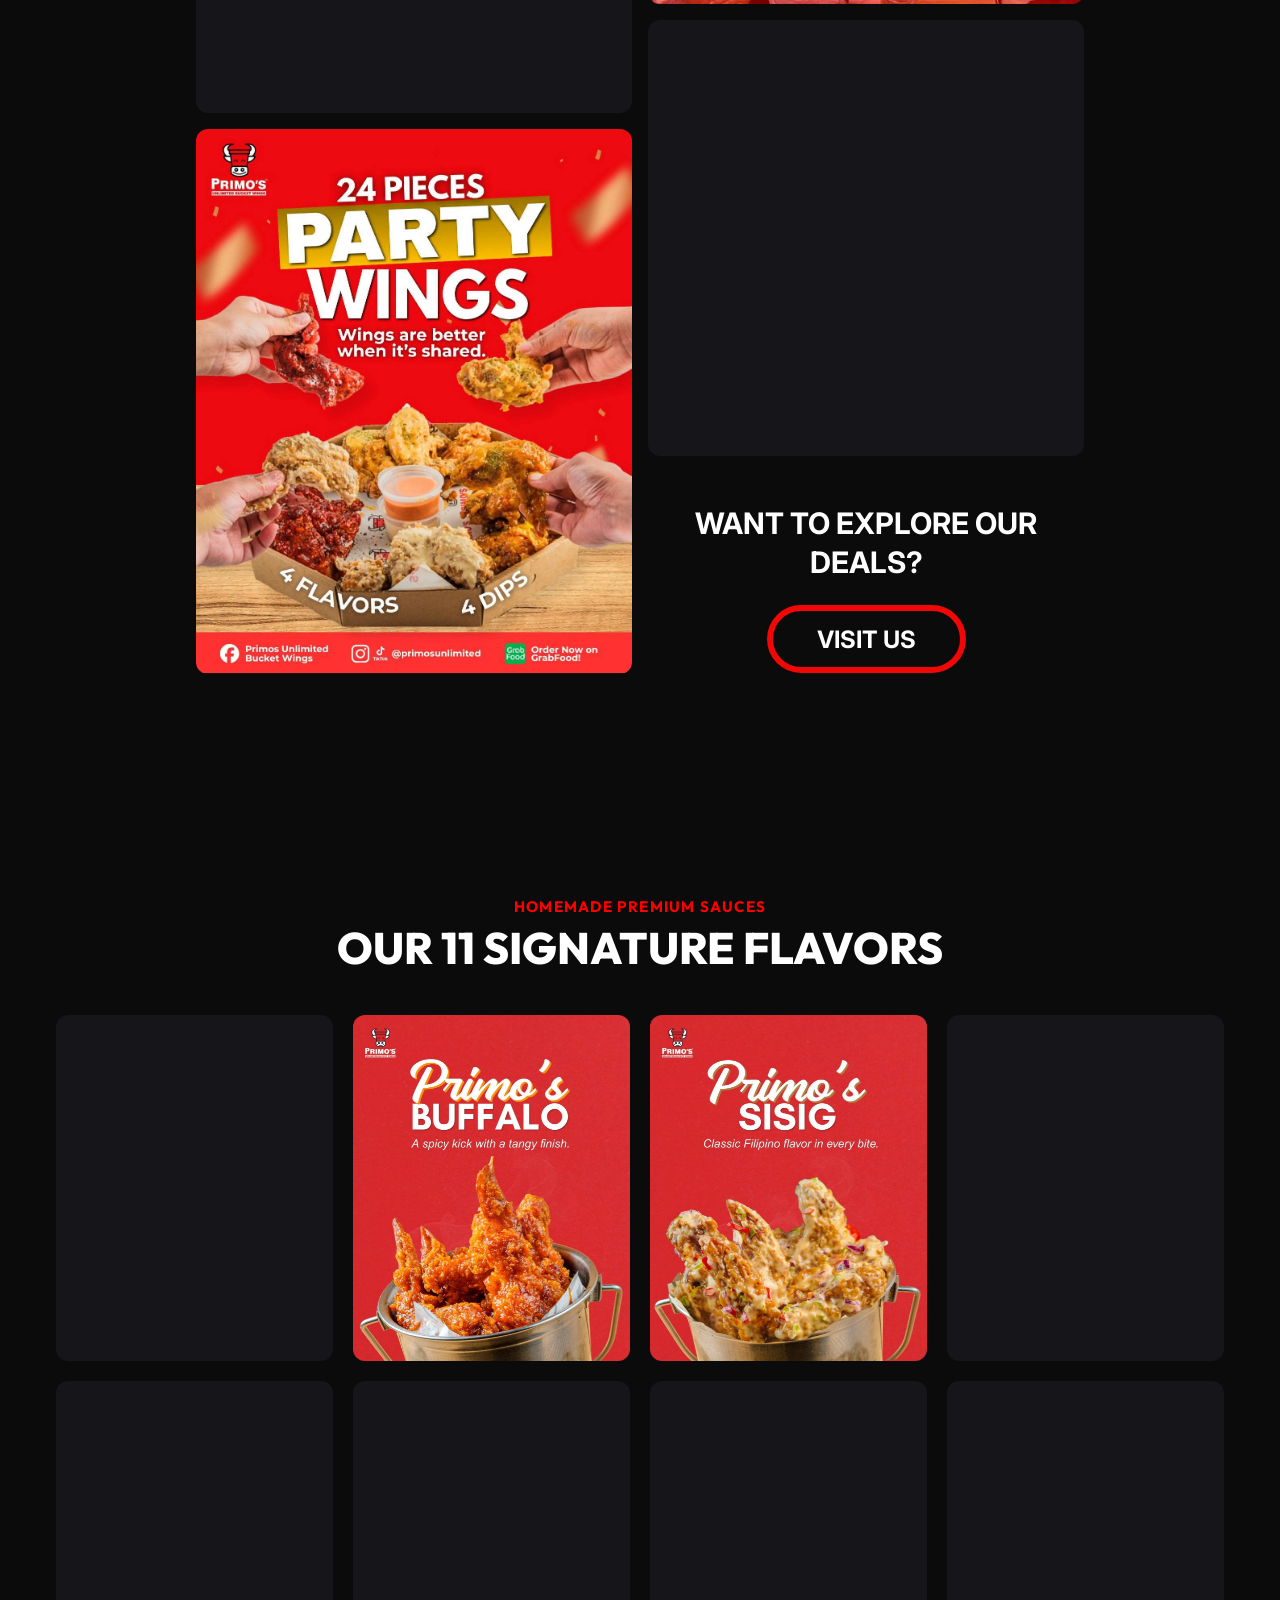
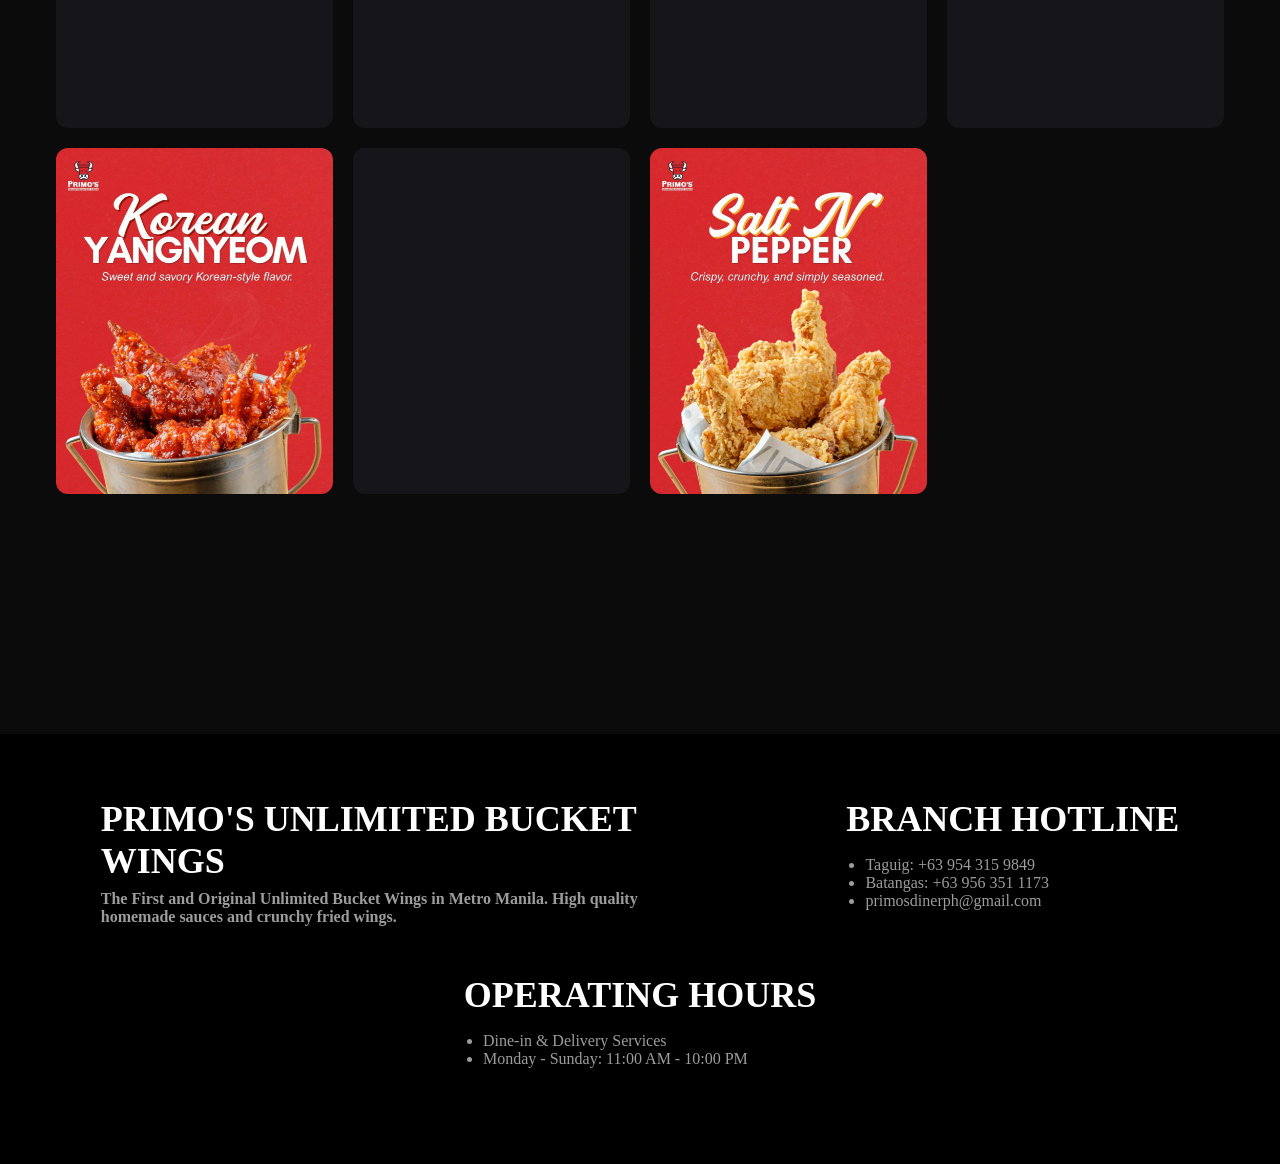
==== commit cc789685: "converted images from about page for testing and for other pages full of solely images" ====
--- a/index.html
+++ b/index.html
@@ -45,14 +45,7 @@
     </header>
 
         <main id="home-tour">
-        <!-- Floating Click-to-Advance HUD -->
-        <div id="story-hud" aria-live="polite">
-          <span id="story-step-badge">1 / 5</span>
-          <span id="story-prompt-text">Click anywhere to explore</span>
-          <i class="bx bx-mouse-alt" id="story-prompt-icon"></i>
-        </div>
-
-        <section id="hero">
+          <section id="hero">
             <div class="wrapper">
                 <span class="brand-alert">
                     <img src="./graphics/site/red-dot.svg" alt="red dot" class="red-dot">
@@ -182,17 +175,6 @@
             </div>
           </div>
         </section>
-
-        <!-- End-of-Page Indicator Before Footer -->
-        <div id="story-end-marker">
-          <span class="end-badge">END OF MENU HIGHLIGHTS</span>
-          <h3>Craving unlimited wings yet?</h3>
-          <p>You’ve seen our deals and all 11 signature sauces. Next up is the footer with our branch hotlines and hours.</p>
-          <a href="#site-footer" id="jump-to-footer-btn">
-            <span>Next: Footer</span>
-            <i class="bx bx-down-arrow-alt"></i>
-          </a>
-        </div>
     </main>
 
     <footer id="site-footer">
--- a/styles/global.css
+++ b/styles/global.css
@@ -1,4 +1,39 @@
-/import url('https://fonts.googleapis.com/css2?family=Inter:ital,opsz,wght@0,14..32,100..900;1,14..32,100..900&family=Maitree:wght@200;300;400;500;600;700&family=Montserrat:ital,wght@0,100..900;1,100..900&family=Outfit:wght@100..900&display=swap');
+@import url('https://fonts.googleapis.com/css2?family=Inter:ital,opsz,wght@0,14..32,100..900;1,14..32,100..900&family=Maitree:wght@200;300;400;500;600;700&family=Montserrat:ital,wght@0,100..900;1,100..900&family=Outfit:wght@100..900&family=Libre+Baskerville:ital,wght@1,400..700&display=swap');
+
+:root {
+   --grid-size: 1rem; /* Adjust square size */
+  --line-thickness: 0.06rem; /* Adjust grid line width */
+  --bg-red: #f11b1b; /* Main red base */
+  --line-color: rgba(255, 165, 165, 0.45);
+
+  --fw-bolder: 700;
+  --fw-bold: 600;
+  --fw-reg: 500;
+  --fw-normal: 400;
+  --fw-light: 300;
+
+  --ff-serif: "Libre Baskerville", serif;
+}
+
+.bolder {
+  font-weight: var(--fw-bolder);
+}
+.bold {
+  font-weight: var(--fw-bold);
+}
+.reg {
+  font-weight: var(--fw-reg);
+}
+.normal {
+  font-weight: var(--fw-normal);
+}
+.light {
+  font-weight: var(--fw-light);
+}
+
+.serif {
+  font-family: var(--ff-serif) !important;
+}
 
 @keyframes fadeIn {
   from {
@@ -39,11 +74,14 @@
     overflow-y: auto;
     height: auto;
 }
-.center-svg {
-  position: absolute;
-  top: 50%;
-  left: 50%;
-  transform: translate(-50%, -50%);
+
+img {
+  height: auto;
+  aspect-ratio: auto;
+  max-width: none;
+  object-fit: contain;
+  pointer-events: none;
+  z-index: 1;
 }
 
 /* Card skeleton background before image finishes loading */
@@ -149,179 +187,25 @@
   }
 }
 
-/* Shared Click-to-Advance HUD & End Marker (Home + About) */
-#story,
-#home-tour {
-  cursor: pointer;
-}
-
-#story button,
-#story a,
-#home-tour button,
-#home-tour a {
-  cursor: pointer;
-}
-
-#story-hud {
-  position: fixed;
-  bottom: 20px;
-  right: 20px;
-  z-index: 40;
-  display: inline-flex;
-  align-items: center;
-  gap: 10px;
-  padding: 10px 16px;
-  border-radius: 999px;
-  background: rgba(15, 15, 18, 0.92);
-  backdrop-filter: blur(10px);
-  -webkit-backdrop-filter: blur(10px);
-  border: 1px solid rgba(255, 255, 255, 0.16);
-  box-shadow: 0 10px 28px rgba(0, 0, 0, 0.55);
-  color: #fff;
-  font-family: Outfit, sans-serif;
-  font-size: 0.82rem;
-  font-weight: 600;
-  cursor: pointer;
-  transition: transform 0.25s ease, border-color 0.25s ease, opacity 0.25s ease;
-}
-
-#story-hud.is-end {
-  border-color: rgba(255, 184, 0, 0.65);
-}
-
-#story-hud.is-hidden {
-  opacity: 0;
-  pointer-events: none;
-  transform: translateY(12px);
-}
-
-#story-step-badge {
-  padding: 3px 9px;
-  border-radius: 999px;
-  background: #e60000;
-  color: #fff;
-  font-weight: 800;
-  font-size: 0.74rem;
-}
-
-#story-hud.is-end #story-step-badge {
-  background: #ffb800;
-  color: #111;
-}
-
-#story-prompt-icon {
-  font-size: 1.05rem;
-  color: #ffb800;
-  animation: nudgeDown 1.6s infinite ease-in-out;
-}
-
 @keyframes nudgeDown {
   0%, 100% { transform: translateY(0); }
   50% { transform: translateY(3px); }
 }
 
-#story-end-marker {
-  margin: 4rem auto 2rem;
-  padding: 2.25rem 1.5rem;
-  max-width: 42rem;
-  width: calc(100% - 2rem);
-  box-sizing: border-box;
-  text-align: center;
-  border-radius: 16px;
-  background: linear-gradient(145deg, rgba(122, 12, 20, 0.32), rgba(22, 22, 26, 0.96));
-  border: 1px solid rgba(255, 184, 0, 0.32);
-  color: #fff;
-  font-family: Outfit, sans-serif;
-}
-
-#story-end-marker .end-badge {
-  display: inline-block;
-  padding: 0.35rem 0.9rem;
-  border-radius: 999px;
-  background: rgba(255, 184, 0, 0.16);
-  border: 1px solid rgba(255, 184, 0, 0.5);
-  color: #ffb800;
-  font-size: 0.72rem;
-  font-weight: 800;
-  letter-spacing: 0.08em;
-  margin-bottom: 0.7rem;
-}
-
-#story-end-marker h3 {
-  margin: 0 0 0.4rem;
-  font-size: clamp(1.2rem, 3vw, 1.6rem);
-  font-weight: 800;
-}
-
-#story-end-marker p {
-  margin: 0 auto 1.25rem;
-  max-width: 30rem;
-  color: #cbd5e1;
-  font-family: Inter, sans-serif;
-  font-size: 0.9rem;
-  line-height: 1.55;
-}
-
-#jump-to-footer-btn {
-  display: inline-flex;
-  align-items: center;
-  gap: 6px;
-  padding: 0.75rem 1.4rem;
-  border-radius: 10px;
-  background: #e60000;
-  color: #fff;
-  text-decoration: none;
-  font-weight: 700;
-  font-size: 0.9rem;
-  box-shadow: 0 8px 22px rgba(230, 0, 0, 0.35);
-  transition: transform 0.2s ease, background-color 0.2s ease;
-}
-
-#jump-to-footer-btn:hover {
-  background: #ff1a1a;
-  transform: translateY(-2px);
-}
-
 #site-footer {
   scroll-margin-top: 72px;
 }
 
-#story,
-#home-tour,
-#story-hud,
-#story *,
-#home-tour * {
-  -webkit-tap-highlight-color: transparent;
-}
-
-/* Remove default focus outline on mouse/tap clicks, while keeping keyboard accessibility clean */
-#story:focus,
-#home-tour:focus,
-#story-hud:focus {
-  outline: none;
-}
-
-#story button:focus:not(:focus-visible),
-#story a:focus:not(:focus-visible),
-#home-tour button:focus:not(:focus-visible),
-#home-tour a:focus:not(:focus-visible) {
-  outline: none;
-}
-
-
-@media (max-width: 600px) {
-  #story-hud {
-    left: 50%;
-    right: auto;
-    bottom: 14px;
-    transform: translateX(-50%);
-    width: max-content;
-    max-width: calc(100% - 24px);
-    padding: 8px 14px;
-    font-size: 0.76rem;
-  }
-
-  #story-hud.is-hidden {
-    transform: translate(-50%, 12px);
-  }
-}
+@media (min-width: 1024px) {
+  :root {
+    --grid-size: 5rem;
+    --line-thickness: 0.2rem;
+  }
+}
+
+@media (max-width: 1023px) {
+  :root {
+    --grid-size: 5rem;
+    --line-thickness: 0.2rem;
+  }
+}
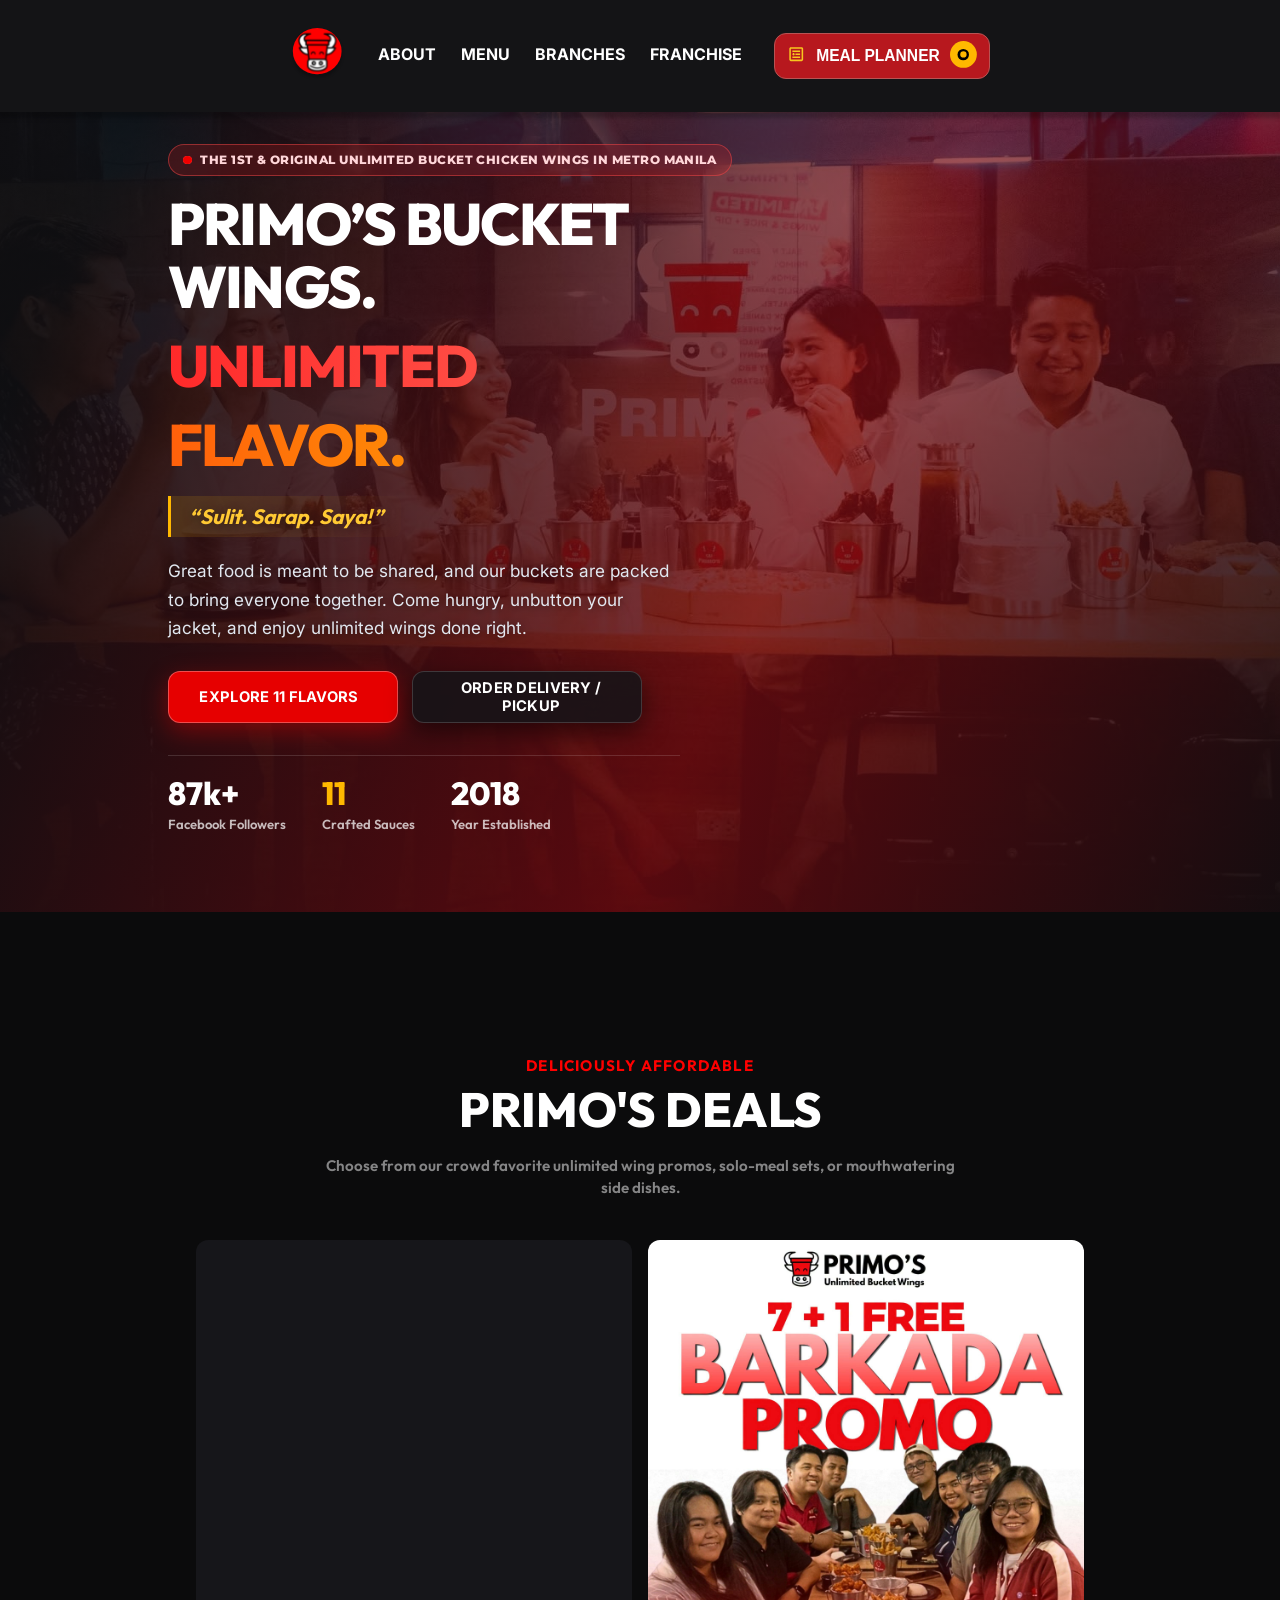
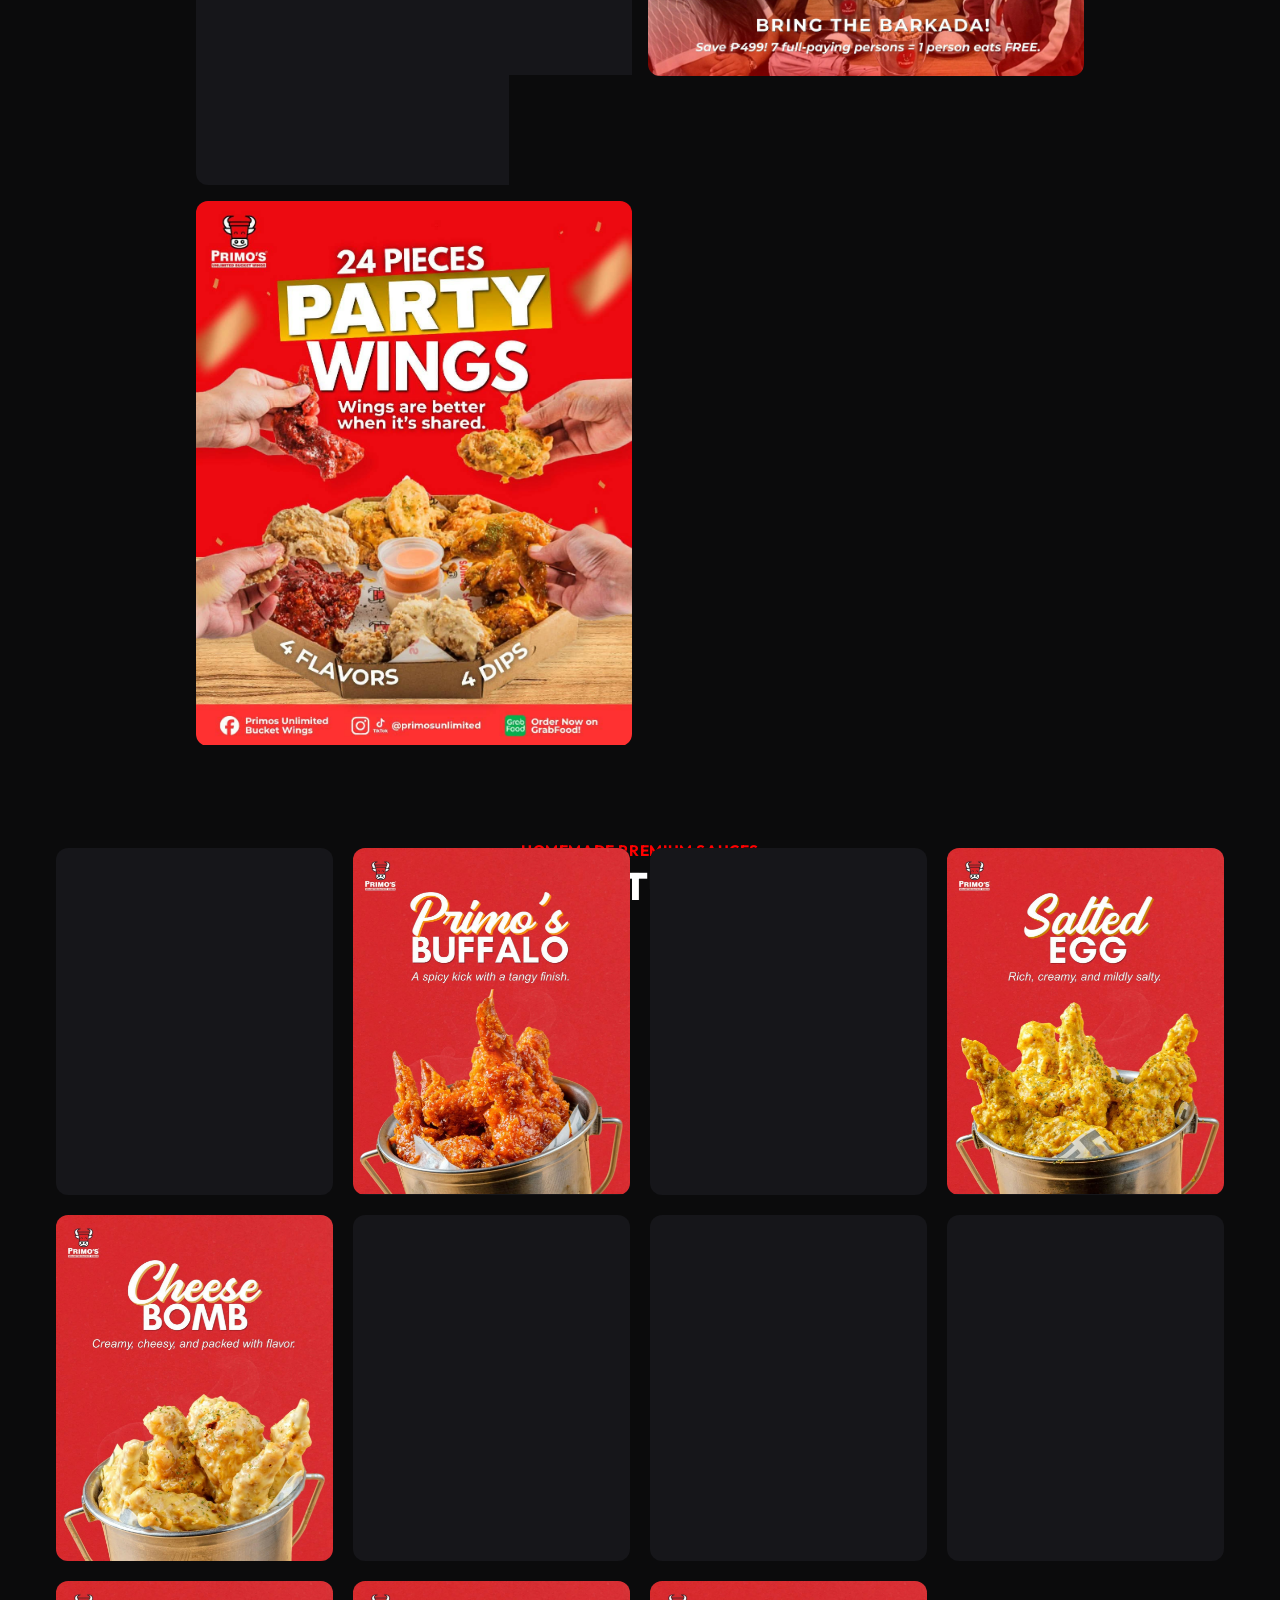
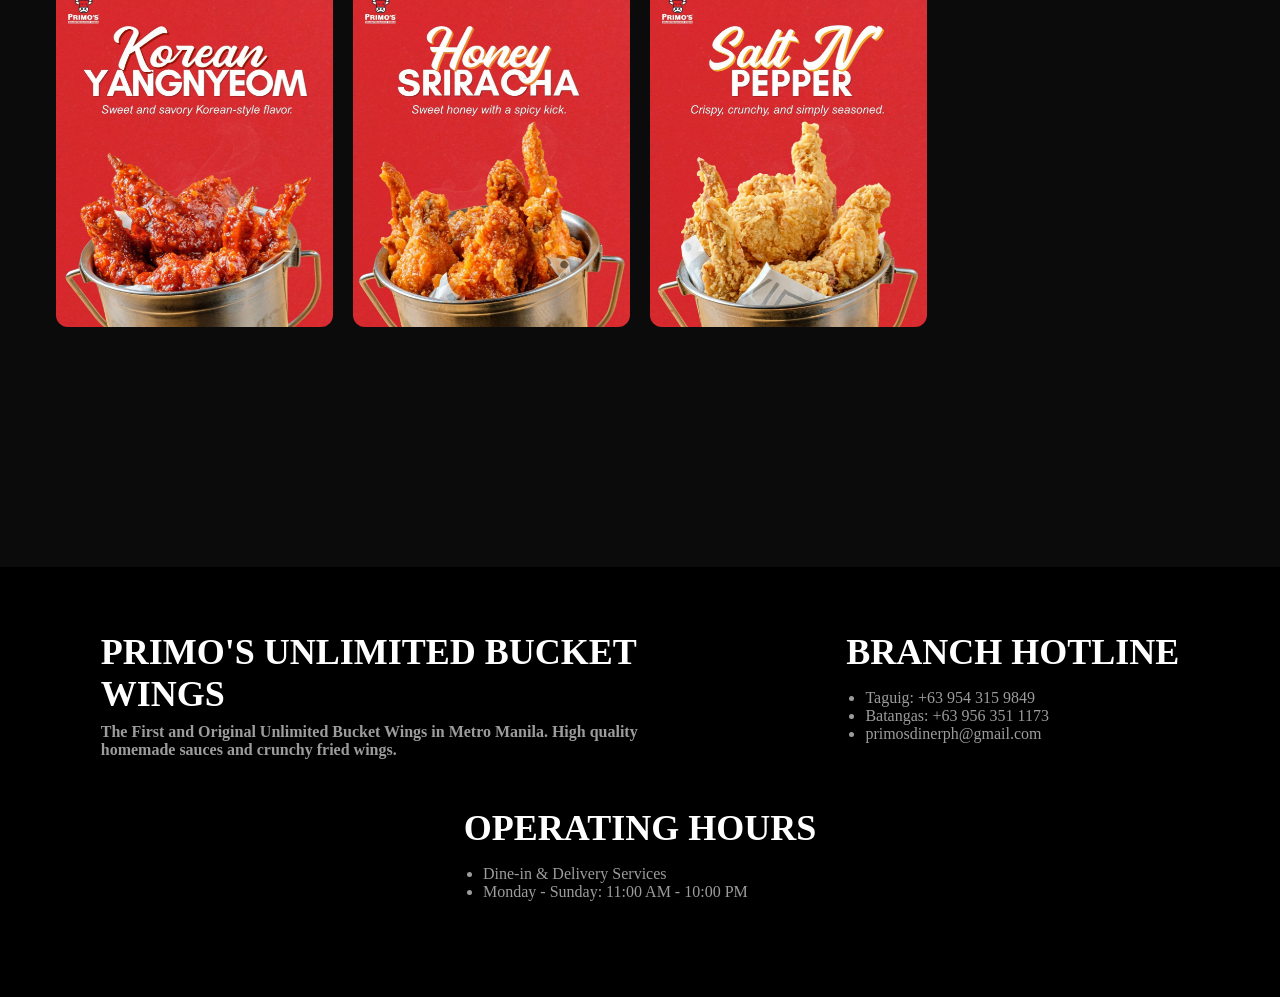
==== commit 64fcfd5d: "refactored and organized files; also fixed few bugs" ====
--- a/index.html
+++ b/index.html
@@ -1,5 +1,6 @@
 <!DOCTYPE html>
 <html lang="en">
+
 <head>
     <meta charset="UTF-8">
     <meta name="viewport" content="width=device-width, initial-scale=1.0">
@@ -14,38 +15,77 @@
 
     <!-- Preload Hero Background -->
     <link rel="preload" as="image" href="./graphics/site/hero-home_happy-all.jpeg" fetchpriority="high">
-    
+
     <!-- Logo -->
     <link rel="shortcut icon" href="./graphics/brand/logo.ico" type="image/x-icon">
 
     <!-- Basic Icons -->
     <link href="https://cdn.boxicons.com/3.0.8/fonts/basic/boxicons.min.css" rel="stylesheet">
 </head>
+
 <body>
     <header>
-      <a href="./index.html">
-        <img src="./graphics/brand/logo.svg" alt="Primo's logo" class="nav-logo">
-      </a>
-      <input type="checkbox" name="menu" id="menu">
-      <nav>
-        <ul>
-          <li><a href="./about.html">ABOUT</a></li>
-          <li><a href="">FLAVORS</a></li>
-          <li><a href="">MENU</a></li>
-          <li><a href="">BRANCHES</a></li>
-          <li><a href="./franchise.html">FRANCHISE</a></li>
-        </ul>
-        <label for="menu" class="links-menu-wrapper">
-          <span>
-            Menu
-            <i class="bx bx-menu hamburger-btn"></i>
-          </span>
-        </label>
-      </nav>
+        <a href="./index.html">
+            <img src="./graphics/brand/logo.svg" alt="Primo's logo" class="nav-logo">
+        </a>
+        <input type="checkbox" name="menu" id="menu">
+        <nav>
+            <ul>
+                <li><a href="./about.html">ABOUT</a></li>
+                <li><a href="./menu.html">MENU</a></li>
+                <li><a href="">BRANCHES</a></li>
+                <li><a href="./franchise.html">FRANCHISE</a></li>
+            </ul>
+            <label for="menu" class="links-menu-wrapper">
+                <span>
+                    Menu
+                    <i class="bx bx-menu hamburger-btn"></i>
+                </span>
+            </label>
+        </nav>
+        <button id="add-to-cart-btn">
+            <span>
+                <img src="./graphics/site/form-icon.svg" alt="">
+            </span>
+            <h3>MEAL PLANNER</h3>
+            <span>
+                <img src="./graphics/site/circle-indicator.svg" alt="">
+            </span>
+        </button>
     </header>
-
-        <main id="home-tour">
-          <section id="hero">
+    <aside id="craving-planner" aria-label="Your Craving Planner">
+        <div class="header">
+            <div class="title-group">
+                <span class="subtitle">DINE-IN ORDER GUIDE</span>
+                <h2 class="title">YOUR CRAVING PLANNER</h2>
+            </div>
+            <button type="button" class="close-btn" aria-label="Close planner">X</button>
+        </div>
+
+        <div class="body">
+            <div class="empty-state">
+                <svg class="bucket-icon" viewBox="0 0 24 24" fill="currentColor" aria-hidden="true">
+                    <path
+                        d="M16 7a4 4 0 0 0-8 0H4l1.6 12.2A2 2 0 0 0 7.58 21h8.84a2 2 0 0 0 1.98-1.8L20 7h-4zm-6 0a2 2 0 1 1 4 0h-4z" />
+                </svg>
+                <h3>Your bucket planner is empty.</h3>
+                <p>Tap “+ Add” on any Unli Deal, Busolve Meal, Fries, or Flavor to estimate your group bill.</p>
+            </div>
+        </div>
+
+        <div class="footer">
+            <div class="total-row">
+                <span class="total-label">Estimated Total:</span>
+                <span class="total-amount">₱ 0</span>
+            </div>
+            <div class="actions">
+                <button type="button" class="btn-clear">CLEAR</button>
+                <button type="button" class="btn-copy">COPY ORDER SUMMARY</button>
+            </div>
+        </div>
+    </aside>
+    <main id="home-tour">
+        <section id="hero">
             <div class="wrapper">
                 <span class="brand-alert">
                     <img src="./graphics/site/red-dot.svg" alt="red dot" class="red-dot">
@@ -57,11 +97,13 @@
                 <h3 class="tagline">
                     “Sulit. Sarap. Saya!”
                 </h3>
-                <p class="message">Great food is meant to be shared, and our buckets are packed to bring everyone together. Come hungry, unbutton your jacket, and enjoy unlimited wings done right.</p>
+                <p class="message">Great food is meant to be shared, and our buckets are packed to bring everyone
+                    together. Come hungry, unbutton your jacket, and enjoy unlimited wings done right.</p>
 
                 <div id="btns-wrapper">
-                    <button class="primary" onclick="document.getElementById('signatures').scrollIntoView({behavior: 'smooth'})">
-                        EXPLORE 11 FLAVORS 
+                    <button class="primary"
+                        onclick="document.getElementById('signatures').scrollIntoView({behavior: 'smooth'})">
+                        EXPLORE 11 FLAVORS
                         <i class="bx bx-chevrons-right"></i>
                     </button>
                     <button class="secondary">
@@ -88,120 +130,134 @@
         </section>
 
         <section id="promos">
-          <div class="header">
-            <h4 class="subtitle">Deliciously Affordable</h4>
-            <h2 class="title">PRIMO'S DEALS</h2>
-            <h4 class="desc">Choose from our crowd favorite unlimited wing promos, solo-meal sets, or mouthwatering side dishes.</h4>
-          </div>
-
-          <div class="posters">
-            <!-- LEFT COLUMN -->
-            <div class="promo-column">
-              <div class="promo-card">
-                <img src="./graphics/brand/sulit-promo.jpeg" alt="Sulit Ba Sulit Yan Promo" loading="lazy" decoding="async">
-              </div>
-              <div class="promo-card">
-                <img src="./graphics/brand/party-wings-promo.jpeg" alt="Party Wings Promo" loading="lazy" decoding="async">
-              </div>
-            </div>
-
-            <!-- RIGHT COLUMN -->
-            <div class="promo-column">
-              <div class="promo-card">
-                <img src="./graphics/brand/barkada-promo.jpeg" alt="Barkada Promo" loading="lazy" decoding="async">
-              </div>
-              <div class="promo-card">
-                <img src="./graphics/brand/birthday-promo.jpeg" alt="Birthday Promo" loading="lazy" decoding="async">
-              </div>
-              <div class="cta">
-                <h3>WANT TO EXPLORE OUR DEALS?</h3>
-                <button>
-                  VISIT US
-                </button>
-              </div>
-            </div>
-          </div>
+            <div class="header">
+                <h4 class="subtitle">Deliciously Affordable</h4>
+                <h2 class="title">PRIMO'S DEALS</h2>
+                <h4 class="desc">Choose from our crowd favorite unlimited wing promos, solo-meal sets, or mouthwatering
+                    side dishes.</h4>
+            </div>
+
+            <div class="posters">
+                <!-- LEFT COLUMN -->
+                <div class="promo-column">
+                    <div class="promo-card">
+                        <img src="./graphics/brand/sulit-promo.jpeg" alt="Sulit Ba Sulit Yan Promo" loading="lazy"
+                            decoding="async">
+                    </div>
+                    <div class="promo-card">
+                        <img src="./graphics/brand/party-wings-promo.jpeg" alt="Party Wings Promo" loading="lazy"
+                            decoding="async">
+                    </div>
+                </div>
+
+                <!-- RIGHT COLUMN -->
+                <div class="promo-column">
+                    <div class="promo-card">
+                        <img src="./graphics/brand/barkada-promo.jpeg" alt="Barkada Promo" loading="lazy"
+                            decoding="async">
+                    </div>
+                    <div class="promo-card">
+                        <img src="./graphics/brand/birthday-promo.jpeg" alt="Birthday Promo" loading="lazy"
+                            decoding="async">
+                    </div>
+                    <div class="cta">
+                        <h3>WANT TO EXPLORE OUR DEALS?</h3>
+                        <button>
+                            VISIT US
+                        </button>
+                    </div>
+                </div>
+            </div>
         </section>
 
         <section id="signatures">
-          <div class="header">
-            <h6>HOMEMADE PREMIUM SAUCES</h6>
-            <h1>OUR 11 SIGNATURE FLAVORS</h1>
-          </div>
-          <div class="grid-container">
-            <!-- Row 1 -->
-            <div class="item-card">
-              <img src="./graphics/brand/jack-daniels-sig.jpeg" alt="jack-daniels" loading="lazy" decoding="async">
-            </div>
-            <div class="item-card">
-              <img src="./graphics/brand/primos-buffalo-sig.jpeg" alt="primos-buffalo" loading="lazy" decoding="async">
-            </div>
-          
-            <!-- Row 2 -->
-            <div class="item-card">
-              <img src="./graphics/brand/primos-sisig-sig.jpeg" alt="primos-sisig" loading="lazy" decoding="async">
-            </div>
-            <div class="item-card">
-              <img src="./graphics/brand/salted-egg-sig.jpeg" alt="salted-egg" loading="lazy" decoding="async">
-            </div>
-          
-            <!-- Row 3 -->
-            <div class="item-card">
-              <img src="./graphics/brand/cheese-bomb-sig.jpeg" alt="cheese-bomb" loading="lazy" decoding="async">
-            </div>
-            <div class="item-card">
-              <img src="./graphics/brand/garlic-parmesan-sig.jpeg" alt="garlic-parmesan" loading="lazy" decoding="async">
-            </div>
-          
-            <!-- Row 4 -->
-            <div class="item-card">
-              <img src="./graphics/brand/honey-mustard-sig.jpeg" alt="honey-mustard" loading="lazy" decoding="async">
-            </div>
-            <div class="item-card">
-              <img src="./graphics/brand/smokey-bbq-sig.jpeg" alt="smokey-bbq" loading="lazy" decoding="async">
-            </div>
-          
-            <!-- Row 5 -->
-            <div class="item-card">
-              <img src="./graphics/brand/korean-yangnyeom-sig.jpeg" alt="korean-yangnyeom" loading="lazy" decoding="async">
-            </div>
-            <div class="item-card">
-              <img src="./graphics/brand/honey-sriracha-sig.jpeg" alt="honey-sriracha" loading="lazy" decoding="async">
-            </div>
-          
-            <!-- Row 6 (single card left side) -->
-            <div class="item-card">
-              <img src="./graphics/brand/saltNpepper-sig.jpeg" alt="saltNpepper" loading="lazy" decoding="async">
-            </div>
-          </div>
+            <div class="header">
+                <h6>HOMEMADE PREMIUM SAUCES</h6>
+                <h1>OUR 11 SIGNATURE FLAVORS</h1>
+            </div>
+            <div class="grid-container">
+                <!-- Row 1 -->
+                <div class="item-card">
+                    <img src="./graphics/brand/jack-daniels-sig.jpeg" alt="jack-daniels" loading="lazy"
+                        decoding="async">
+                </div>
+                <div class="item-card">
+                    <img src="./graphics/brand/primos-buffalo-sig.jpeg" alt="primos-buffalo" loading="lazy"
+                        decoding="async">
+                </div>
+
+                <!-- Row 2 -->
+                <div class="item-card">
+                    <img src="./graphics/brand/primos-sisig-sig.jpeg" alt="primos-sisig" loading="lazy"
+                        decoding="async">
+                </div>
+                <div class="item-card">
+                    <img src="./graphics/brand/salted-egg-sig.jpeg" alt="salted-egg" loading="lazy" decoding="async">
+                </div>
+
+                <!-- Row 3 -->
+                <div class="item-card">
+                    <img src="./graphics/brand/cheese-bomb-sig.jpeg" alt="cheese-bomb" loading="lazy" decoding="async">
+                </div>
+                <div class="item-card">
+                    <img src="./graphics/brand/garlic-parmesan-sig.jpeg" alt="garlic-parmesan" loading="lazy"
+                        decoding="async">
+                </div>
+
+                <!-- Row 4 -->
+                <div class="item-card">
+                    <img src="./graphics/brand/honey-mustard-sig.jpeg" alt="honey-mustard" loading="lazy"
+                        decoding="async">
+                </div>
+                <div class="item-card">
+                    <img src="./graphics/brand/smokey-bbq-sig.jpeg" alt="smokey-bbq" loading="lazy" decoding="async">
+                </div>
+
+                <!-- Row 5 -->
+                <div class="item-card">
+                    <img src="./graphics/brand/korean-yangnyeom-sig.jpeg" alt="korean-yangnyeom" loading="lazy"
+                        decoding="async">
+                </div>
+                <div class="item-card">
+                    <img src="./graphics/brand/honey-sriracha-sig.jpeg" alt="honey-sriracha" loading="lazy"
+                        decoding="async">
+                </div>
+
+                <!-- Row 6 (single card left side) -->
+                <div class="item-card">
+                    <img src="./graphics/brand/saltNpepper-sig.jpeg" alt="saltNpepper" loading="lazy" decoding="async">
+                </div>
+            </div>
         </section>
     </main>
 
     <footer id="site-footer">
-      <section id="wrapper">
-        <div class="history">
-          <h1 class="title">PRIMO'S UNLIMITED BUCKET WINGS</h1>
-          <h4 class="desc">The First and Original Unlimited Bucket Wings in Metro Manila. High quality homemade sauces and crunchy fried wings.</h4>
-        </div>
-        <div class="contact">
-          <h1 class="title">BRANCH HOTLINE</h1>
-          <ul>
-            <li>Taguig: +63 954 315 9849</li>
-            <li>Batangas: +63 956 351 1173</li>
-            <li>primosdinerph@gmail.com</li>
-          </ul>
-        </div>
-        <div class="service">
-          <h1 class="title">OPERATING HOURS</h1>
-          <ul>
-            <li>Dine-in & Delivery Services</li>
-            <li>Monday - Sunday: 11:00 AM - 10:00 PM</li>
-          </ul>
-        </div>
-      </section>
-    </>
-
+        <section id="wrapper">
+            <div class="history">
+                <h1 class="title">PRIMO'S UNLIMITED BUCKET WINGS</h1>
+                <h4 class="desc">The First and Original Unlimited Bucket Wings in Metro Manila. High quality homemade
+                    sauces and crunchy fried wings.</h4>
+            </div>
+            <div class="contact">
+                <h1 class="title">BRANCH HOTLINE</h1>
+                <ul>
+                    <li>Taguig: +63 954 315 9849</li>
+                    <li>Batangas: +63 956 351 1173</li>
+                    <li>primosdinerph@gmail.com</li>
+                </ul>
+            </div>
+            <div class="service">
+                <h1 class="title">OPERATING HOURS</h1>
+                <ul>
+                    <li>Dine-in & Delivery Services</li>
+                    <li>Monday - Sunday: 11:00 AM - 10:00 PM</li>
+                </ul>
+            </div>
+        </section>
+    </footer>
     <!-- Scripts -->
+
     <script src="./scripts/script.js" defer></script>
 </body>
-</html>
+
+</html>
--- a/styles/global.css
+++ b/styles/global.css
@@ -1,9 +1,9 @@
 @import url('https://fonts.googleapis.com/css2?family=Inter:ital,opsz,wght@0,14..32,100..900;1,14..32,100..900&family=Maitree:wght@200;300;400;500;600;700&family=Montserrat:ital,wght@0,100..900;1,100..900&family=Outfit:wght@100..900&family=Libre+Baskerville:ital,wght@1,400..700&display=swap');
 
 :root {
-   --grid-size: 1rem; /* Adjust square size */
-  --line-thickness: 0.06rem; /* Adjust grid line width */
-  --bg-red: #f11b1b; /* Main red base */
+  --grid-size: 1rem;
+  --line-thickness: 0.06rem;
+  --bg-red: #f11b1b;
   --line-color: rgba(255, 165, 165, 0.45);
 
   --fw-bolder: 700;
@@ -13,66 +13,28 @@
   --fw-light: 300;
 
   --ff-serif: "Libre Baskerville", serif;
-}
-
-.bolder {
-  font-weight: var(--fw-bolder);
-}
-.bold {
-  font-weight: var(--fw-bold);
-}
-.reg {
-  font-weight: var(--fw-reg);
-}
-.normal {
-  font-weight: var(--fw-normal);
-}
-.light {
-  font-weight: var(--fw-light);
-}
-
-.serif {
-  font-family: var(--ff-serif) !important;
-}
-
-@keyframes fadeIn {
-  from {
-    opacity: 0;
-    transform: translateY(20px);
-  }
-  to {
-    opacity: 1;
-    transform: translateY(0);
-  }
-}
-
-@keyframes fadeInFast {
-  from { opacity:0; }
-  to { opacity:1; }
-}
-
-#hero, #promos, #signatures {
-  animation: fadeIn 0.6s ease forwards;
-}
-#promos {
-  animation-delay: 0.15s;
-}
-#signatures {
-  animation-delay: 0.3s;
-}
-
-*{
-    margin: 0;
-    padding: 0;
-    box-sizing: border-box;
-}
-html, body{
-    scroll-behavior: smooth;
-    font-size: 16px;
-    background-color: rgba(11, 11, 12, 1);
-    overflow-x: hidden;
-    overflow-y: auto;
-    height: auto;
+
+  --clr-indian-red: #b85353;
+  --clr-firebrick: #b7181e;
+}
+
+/* ================= RESET & BASE ================= */
+*,
+*::before,
+*::after {
+  margin: 0;
+  padding: 0;
+  box-sizing: border-box;
+}
+
+html,
+body {
+  scroll-behavior: smooth;
+  font-size: 16px;
+  background-color: rgba(11, 11, 12, 1);
+  overflow-x: hidden;
+  overflow-y: auto;
+  height: auto;
 }
 
 img {
@@ -84,45 +46,337 @@
   z-index: 1;
 }
 
-/* Card skeleton background before image finishes loading */
+/* ================= TYPOGRAPHY & ANIMATIONS ================= */
+.bolder { font-weight: var(--fw-bolder); }
+.bold { font-weight: var(--fw-bold); }
+.reg { font-weight: var(--fw-reg); }
+.normal { font-weight: var(--fw-normal); }
+.light { font-weight: var(--fw-light); }
+.serif { font-family: var(--ff-serif) !important; }
+
+@keyframes fadeIn {
+  from {
+    opacity: 0;
+    transform: translateY(20px);
+  }
+  to {
+    opacity: 1;
+    transform: translateY(0);
+  }
+}
+
+@keyframes fadeInFast {
+  from { opacity: 0; }
+  to { opacity: 1; }
+}
+
+@keyframes cardShimmer {
+  0% { background-position: 200% 0; }
+  100% { background-position: -200% 0; }
+}
+
+@keyframes nudgeDown {
+  0%, 100% { transform: translateY(0); }
+  50% { transform: translateY(3px); }
+}
+
+@keyframes plannerSlideIn {
+  from {
+    opacity: 0;
+    transform: translateX(100%);
+  }
+  to {
+    opacity: 1;
+    transform: translateX(0);
+  }
+}
+
+@keyframes plannerSlideOut {
+  from {
+    opacity: 1;
+    transform: translateX(0);
+  }
+  to {
+    opacity: 0;
+    transform: translateX(100%);
+  }
+}
+
+@keyframes emptyFadeUp {
+  from {
+    opacity: 0;
+    transform: translateY(10px);
+  }
+  to {
+    opacity: 1;
+    transform: translateY(0);
+  }
+}
+
+@keyframes bucketFloat {
+  0%, 100% { transform: translateY(0); }
+  50% { transform: translateY(-5px); }
+}
+
+#hero,
+#promos,
+#signatures {
+  animation: fadeIn 0.6s ease forwards;
+}
+
+#promos { animation-delay: 0.15s; }
+#signatures { animation-delay: 0.3s; }
+
+/* ================= CARD REVEAL ================= */
 .promo-card,
 .item-card {
-    position: relative;
-    overflow: hidden;
-    background: linear-gradient(110deg, #16161a 30%, #222228 50%, #16161a 70%);
-    background-size: 200% 100%;
-    animation: cardShimmer 1.6s infinite linear;
-}
-
-/* Stop shimmer once JS marks the card as loaded */
+  position: relative;
+  overflow: hidden;
+  background: linear-gradient(110deg, #16161a 30%, #222228 50%, #16161a 70%);
+  background-size: 200% 100%;
+  animation: cardShimmer 1.6s infinite linear;
+}
+
 .promo-card.is-loaded,
 .item-card.is-loaded {
-    animation: none;
-    background: #16161a;
-}
-
-/* Smooth fade-in + subtle settle for lazy images */
+  animation: none;
+  background: #16161a;
+}
+
 .promo-card img,
 .item-card img {
-    opacity: 0;
-    transform: scale(1.03);
-    transition: opacity 0.55s cubic-bezier(0.22, 1, 0.36, 1),
-                transform 0.65s cubic-bezier(0.22, 1, 0.36, 1);
-    will-change: opacity, transform;
+  opacity: 0;
+  transform: scale(1.03);
+  transition: opacity 0.55s cubic-bezier(0.22, 1, 0.36, 1),
+    transform 0.65s cubic-bezier(0.22, 1, 0.36, 1);
+  will-change: opacity, transform;
 }
 
 .promo-card img.loaded,
 .item-card img.loaded {
-    opacity: 1;
-    transform: scale(1);
-}
-
-@keyframes cardShimmer {
-    0% { background-position: 200% 0; }
-    100% { background-position: -200% 0; }
-}
-
-
+  opacity: 1;
+  transform: scale(1);
+}
+
+/* ================= CRAVING PLANNER DRAWER ================= */
+#craving-planner {
+  position: fixed;
+  top: 0;
+  right: 0;
+  width: 100%;
+  max-width: 420px;
+  height: 100dvh;
+  max-height: 100%;
+  background-color: #161616;
+  color: #ffffff;
+  font-family: Outfit, Inter, sans-serif;
+  display: none;
+  flex-direction: column;
+  box-sizing: border-box;
+  z-index: 1000;
+  box-shadow: -12px 0 32px rgba(0, 0, 0, 0.65);
+}
+
+#craving-planner.open {
+  display: flex;
+  animation: plannerSlideIn 0.35s cubic-bezier(0.16, 1, 0.3, 1) forwards;
+}
+
+#craving-planner.closing {
+  display: flex;
+  animation: plannerSlideOut 0.25s cubic-bezier(0.4, 0, 1, 1) forwards;
+}
+
+#craving-planner > .header {
+  display: flex;
+  align-items: flex-start;
+  justify-content: space-between;
+  gap: 0.75rem;
+  padding: 1.15rem 1.15rem 0.9rem;
+  border-bottom: 1px solid #262626;
+  flex-shrink: 0;
+}
+
+#craving-planner > .header > .title-group {
+  display: flex;
+  flex-direction: column;
+  gap: 0.2rem;
+  flex: 1;
+  min-width: 0;
+}
+
+#craving-planner > .header > .title-group > .subtitle {
+  color: #f5b800;
+  font-size: 0.7rem;
+  font-weight: 800;
+  letter-spacing: 0.04em;
+  text-transform: uppercase;
+}
+
+#craving-planner > .header > .title-group > .title {
+  color: #ffffff;
+  font-size: clamp(1.15rem, 4vw, 1.5rem);
+  font-weight: 900;
+  letter-spacing: 0.01em;
+  margin: 0;
+  line-height: 1.15;
+}
+
+#craving-planner > .header > .close-btn {
+  background-color: #2c2c2c;
+  color: #ffffff;
+  border: 1px solid #3a3a3a;
+  border-radius: 6px;
+  width: 2.1rem;
+  height: 2.1rem;
+  font-size: 0.85rem;
+  font-weight: 800;
+  cursor: pointer;
+  display: flex;
+  align-items: center;
+  justify-content: center;
+  flex-shrink: 0;
+  transition: background-color 0.2s ease, transform 0.2s ease;
+}
+
+#craving-planner > .header > .close-btn:hover {
+  background-color: #3a3a3a;
+  transform: rotate(90deg);
+}
+
+#craving-planner > .header > .close-btn:active {
+  transform: rotate(90deg) scale(0.92);
+}
+
+#craving-planner > .body {
+  flex: 1 1 auto;
+  min-height: 0;
+  overflow-y: auto;
+  padding: 1.25rem 1.15rem;
+  display: flex;
+  flex-direction: column;
+  align-items: center;
+  justify-content: center;
+}
+
+#craving-planner > .body > .empty-state {
+  width: 100%;
+  max-width: 290px;
+  margin: 0 auto;
+  text-align: center;
+  display: flex;
+  flex-direction: column;
+  align-items: center;
+  justify-content: center;
+  animation: emptyFadeUp 0.45s cubic-bezier(0.16, 1, 0.3, 1) 0.1s both;
+}
+
+#craving-planner > .body > .empty-state > .bucket-icon {
+  display: block;
+  width: 2.35rem;
+  height: 2.35rem;
+  margin: 0 auto 0.75rem;
+  color: #5b6370;
+  animation: bucketFloat 3s ease-in-out infinite;
+}
+
+#craving-planner > .body > .empty-state > h3 {
+  color: #8a8f98;
+  font-size: 1rem;
+  font-weight: 700;
+  margin: 0 0 0.35rem;
+}
+
+#craving-planner > .body > .empty-state > p {
+  color: #7c818a;
+  font-size: 0.76rem;
+  font-weight: 600;
+  line-height: 1.45;
+  margin: 0;
+}
+
+#craving-planner > .footer {
+  padding: 0.9rem 1.15rem 1rem;
+  border-top: 1px solid #262626;
+  background-color: #161616;
+  display: flex;
+  flex-direction: column;
+  gap: 0.85rem;
+  flex-shrink: 0;
+}
+
+#craving-planner > .footer > .total-row {
+  display: flex;
+  align-items: center;
+  justify-content: space-between;
+}
+
+#craving-planner > .footer > .total-row > .total-label {
+  color: #a0a0a0;
+  font-size: 0.95rem;
+  font-weight: 700;
+}
+
+#craving-planner > .footer > .total-row > .total-amount {
+  color: #facc15;
+  font-size: 1.35rem;
+  font-weight: 900;
+  transition: transform 0.2s ease;
+}
+
+#craving-planner > .footer > .actions {
+  display: grid;
+  grid-template-columns: 1fr 1.75fr;
+  gap: 0.65rem;
+}
+
+#craving-planner > .footer > .actions > button {
+  font-family: inherit;
+  font-size: 0.78rem;
+  font-weight: 800;
+  letter-spacing: 0.02em;
+  text-transform: uppercase;
+  border: none;
+  border-radius: 10px;
+  padding: 0.75rem 0.75rem;
+  cursor: pointer;
+  transition: transform 0.2s ease, opacity 0.2s ease, box-shadow 0.2s ease;
+}
+
+#craving-planner > .footer > .actions > button:hover {
+  transform: translateY(-2px);
+  opacity: 0.95;
+}
+
+#craving-planner > .footer > .actions > button:active {
+  transform: translateY(0) scale(0.98);
+}
+
+#craving-planner > .footer > .actions > .btn-clear {
+  background-color: #2b2625;
+  color: #ffffff;
+}
+
+#craving-planner > .footer > .actions > .btn-clear:hover {
+  background-color: #36302e;
+}
+
+#craving-planner > .footer > .actions > .btn-copy {
+  background-color: #facc15;
+  color: #000000;
+}
+
+#craving-planner > .footer > .actions > .btn-copy:hover {
+  box-shadow: 0 6px 18px rgba(250, 204, 21, 0.35);
+}
+
+@media (max-width: 600px) {
+  #craving-planner {
+    max-width: 85vw;
+  }
+}
+
+/* ================= FOOTER ================= */
 footer {
   margin-top: 15rem;
   background-color: #000;
@@ -143,7 +397,7 @@
 
 footer > #wrapper > div > h1.title {
   color: #fff;
-  font-size: clamp(.8rem, 5vw, 2.25rem);
+  font-size: clamp(0.8rem, 5vw, 2.25rem);
 }
 
 footer > #wrapper > div > h4.desc {
@@ -159,7 +413,7 @@
   margin-top: 0.5rem;
 }
 
-footer > #wrapper > div > ul{
+footer > #wrapper > div > ul {
   list-style-type: disc !important;
   padding-left: 1.2rem !important;
   color: #ffffff9c;
@@ -174,11 +428,15 @@
   margin-top: 1rem;
 }
 
-/* Mobile breakpoint */
+#site-footer {
+  scroll-margin-top: 72px;
+}
+
 @media (max-width: 768px) {
   footer {
     margin-top: 8rem;
   }
+
   footer > #wrapper {
     flex-direction: column;
     align-items: flex-start;
@@ -187,15 +445,6 @@
   }
 }
 
-@keyframes nudgeDown {
-  0%, 100% { transform: translateY(0); }
-  50% { transform: translateY(3px); }
-}
-
-#site-footer {
-  scroll-margin-top: 72px;
-}
-
 @media (min-width: 1024px) {
   :root {
     --grid-size: 5rem;
--- a/styles/navs.css
+++ b/styles/navs.css
@@ -6,173 +6,295 @@
 }
 
 header {
+  background: #141416;
+  box-shadow: 0px 4px 4px 2px #00000040;
+  position: fixed;
+  top: 0;
+  height: 7rem;
+  width: 100%;
+
+  display: flex;
+  flex-wrap: nowrap;
+  justify-content: center;
+  align-items: center;
+  gap: 2rem;
+  padding: 0 1.5rem;
+  z-index: 999;
+  box-sizing: border-box;
+  transition: background 0.5s cubic-bezier(0.43, 0.05, 0.17, 1), box-shadow 0.5s cubic-bezier(0.43, 0.05, 0.17, 1);
+}
+
+header.scrolled {
+  background: rgba(20, 20, 22, 0.96);
+  box-shadow: 0px 6px 12px rgba(0, 0, 0, 0.55);
+}
+
+header .nav-logo {
+  width: 3.5rem;
+  height: 3.2rem;
+  flex-shrink: 0;
+}
+
+header > .logo-link,
+header > .nav-logo {
+  order: 1;
+}
+
+header > #menu {
+  display: none;
+}
+
+header > nav {
+  order: 2;
+  min-width: 0;
+}
+
+header > nav > ul {
+  display: flex;
+  flex-wrap: nowrap;
+  font-family: Inter, sans-serif;
+  font-weight: 700;
+  font-size: initial;
+  line-height: 100%;
+  gap: 25px;
+  list-style: none;
+  margin: 0;
+  padding: 0;
+  list-style-type: none;
+}
+
+header > nav > ul > li > a {
+  color: #ffffff;
+  text-decoration: none;
+  white-space: nowrap;
+  transition: color 0.2s ease, transform 0.2s ease;
+  display: inline-block;
+  position: relative;
+  padding-bottom: 4px;
+}
+
+header > nav > ul > li > a::after {
+  content: "";
+  position: absolute;
+  left: 0;
+  bottom: 0;
+  width: 0%;
+  height: 2px;
+  background-color: var(--primo-gold);
+  transition: width 0.25s cubic-bezier(0.43, 0.05, 0.17, 1);
+}
+
+header > nav > ul > li > a:hover {
+  transform: translateY(-3px);
+  color: var(--primo-red);
+}
+
+header > nav > ul > li > a:hover::after {
+  width: 100%;
+}
+
+header > nav > ul li {
+  user-select: none;
+  white-space: nowrap;
+}
+
+header > nav > .links-menu-wrapper {
+  cursor: pointer;
+  display: inline-flex;
+  align-items: center;
+}
+
+header > nav > .links-menu-wrapper > span {
+  font-size: 1.25rem;
+  font-family: Inter, sans-serif;
+  color: #ffffff;
+  display: flex;
+  justify-content: center;
+  align-items: center;
+  gap: 8px;
+  white-space: nowrap;
+}
+
+header > nav > .links-menu-wrapper > span > i.hamburger-btn {
+  font-size: 2rem;
+}
+
+#add-to-cart-btn {
+  display: flex;
+  justify-content: center;
+  align-items: center;
+  gap: 0.65rem;
+  background-color: #b7181e;
+  color: #fff;
+  border: 0.1rem solid var(--clr-indian-red, #d92b32);
+  border-radius: 12px;
+  padding: 0.45rem 0.75rem;
+  cursor: pointer;
+  position: relative;
+  overflow: hidden;
+
+  order: 3;
+  flex-shrink: 0;
+  white-space: nowrap;
+  text-wrap: nowrap;
+  transition:
+    transform 0.22s cubic-bezier(0.34, 1.56, 0.64, 1),
+    background-color 0.25s ease,
+    border-color 0.25s ease,
+    box-shadow 0.25s ease;
+}
+
+#add-to-cart-btn::before {
+  content: "";
+  position: absolute;
+  top: 0;
+  left: -120%;
+  width: 75%;
+  height: 100%;
+  background: linear-gradient(
+    115deg,
+    transparent 0%,
+    rgba(255, 255, 255, 0.22) 50%,
+    transparent 100%
+  );
+  transform: skewX(-20deg);
+  transition: left 0.55s cubic-bezier(0.22, 1, 0.36, 1);
+  pointer-events: none;
+}
+
+#add-to-cart-btn:hover {
+  transform: translateY(-2px) scale(1.02);
+  background-color: #cf1d24;
+  border-color: var(--primo-gold);
+  box-shadow: 0 6px 18px rgba(183, 24, 30, 0.45), 0 0 0 1px rgba(255, 207, 64, 0.25);
+}
+
+#add-to-cart-btn:hover::before {
+  left: 140%;
+}
+
+#add-to-cart-btn:hover > i,
+#add-to-cart-btn:hover > svg {
+  animation: cartIconPop 0.45s cubic-bezier(0.34, 1.56, 0.64, 1);
+}
+
+#add-to-cart-btn:active {
+  transform: translateY(0) scale(0.97);
+  box-shadow: 0 2px 8px rgba(0, 0, 0, 0.4);
+}
+
+#add-to-cart-btn.is-active {
+  background-color: #9e1318;
+  border-color: var(--primo-gold);
+  box-shadow: 0 0 0 2px rgba(255, 207, 64, 0.35);
+}
+
+@keyframes cartIconPop {
+  0% {
+    transform: scale(1) rotate(0deg);
+  }
+  45% {
+    transform: scale(1.2) rotate(-8deg);
+  }
+  75% {
+    transform: scale(0.95) rotate(5deg);
+  }
+  100% {
+    transform: scale(1) rotate(0deg);
+  }
+}
+
+@media (min-width: 900px) {
+  header > nav > .links-menu-wrapper {
+    display: none;
+  }
+}
+
+@media (max-width: 900px) {
+  header {
+    justify-content: space-between;
+    gap: 0.75rem;
+    padding: 0 1rem;
+  }
+
+  header > nav {
+    flex: 1;
+    display: flex;
+    justify-content: flex-end;
+  }
+
+  header > nav > .links-menu-wrapper {
+    display: inline-flex;
+  }
+
+  header > nav > ul {
+    display: none !important;
+    flex-direction: column;
+    position: fixed;
+    top: 7rem;
+    left: 0;
+    width: 100%;
+    max-height: calc(100dvh - 7rem);
+    overflow-y: auto;
     background: #141416;
-    box-shadow: 0px 4px 4px 2px #00000040;
-    position: fixed;
-    top: 0;
-    height: 7rem;
-    width: 100%;
-
-    display: flex;
-    justify-content: center;
-    align-items: center;
+    box-shadow: 0px 10px 20px rgba(0, 0, 0, 0.6);
+    padding: 1.5rem;
+    gap: 1.25rem;
+    text-align: center;
+    border-top: 1px solid rgba(255, 255, 255, 0.1);
+    z-index: 998;
+    box-sizing: border-box;
+  }
+
+  header > nav > ul > li > a {
+    font-size: 1.1rem;
+    letter-spacing: 1px;
+  }
+
+  header > #menu:checked ~ nav > ul {
+    display: flex !important;
+  }
+}
+
+@media (max-width: 400px) {
+  header {
+    height: 5.5rem;
     gap: 0.5rem;
-    padding: 0 1.5rem;
-    z-index: 999;
-    box-sizing: border-box;
-    transition: background 0.5s cubic-bezier(0.43, 0.05, 0.17, 1), box-shadow 0.5s cubic-bezier(0.43, 0.05, 0.17, 1);
-}
-
-/* ✅ SCROLLED STATE (triggers via JS) */
-header.scrolled {
-    background: rgba(20, 20, 22, 0.96);
-    box-shadow: 0px 6px 12px rgba(0, 0, 0, 0.55);
-}
-
-header > .nav-logo {
-    width: 3.5rem;
-    height: 3.2rem;
-    order: 1;
-}
-
-/* Hide checkbox */
-header > #menu {
-    display: none;
-}
-
-header > nav {
-    order: 3;
-}
-
-/* Desktop nav list */
-header > nav > ul {
-    display: flex;
-    font-family: Inter, sans-serif;
-    font-weight: 700;
-    font-size: initial;
-    line-height: 100%;
-    gap: 25px;
-    list-style: none;
-    margin: 0;
-    padding: 0;
-    list-style-type: none;
-}
-
-/* ✅ ANCHOR / LINK STYLES + GOLD UNDERLINE */
-header > nav > ul > li > a {
-    color: #FFFFFF;
-    text-decoration: none;
-    transition: color 0.2s ease, transform 0.2s ease;
-    display: inline-block;
-    position: relative;
-    padding-bottom: 4px;
-}
-
-header > nav > ul > li > a::after {
-    content: "";
-    position: absolute;
-    left: 0;
-    bottom: 0;
-    width: 0%;
-    height: 2px;
-    background-color: var(--primo-gold);
-    transition: width 0.25s cubic-bezier(0.43, 0.05, 0.17, 1);
-}
-
-header > nav > ul > li > a:hover {
-    transform: translateY(-3px);
-    color: var(--primo-red);
-}
-
-header > nav > ul > li > a:hover::after {
-    width: 100%;
-}
-
-header > nav > ul li {
-    user-select: none;
-}
-
-/* Hamburger label wrapper */
-header > nav > .links-menu-wrapper {
-    cursor: pointer;
-}
-
-header > nav > .links-menu-wrapper > span {
-    font-size: 1.25rem;
-    font-family: Inter, sans-serif;
-    color: #FFFFFF;
-    display: flex;
-    justify-content: center;
-    align-items: center;
-    gap: 8px;
-}
-
-header > nav > .links-menu-wrapper > span > i.hamburger-btn {
-    font-size: 2rem;
-}
-
-/* Desktop breakpoint ≥900px */
-@media (min-width: 900px) {
-    header > nav {
-        order: 2;
-    }
-    header > nav > .links-menu-wrapper {
-        display: none;
-    }
-}
-
-/* Mobile dropdown <900px */
-@media (max-width: 900px) {
-    header > nav > ul {
-        display: none;
-        flex-direction: column;
-        position: absolute;
-        top: 7rem;
-        left: 0;
-        width: 100%;
-        background: #141416;
-        box-shadow: 0px 10px 20px rgba(0, 0, 0, 0.6);
-        padding: 2rem 1.5rem;
-        gap: 1.5rem;
-        text-align: center;
-        border-top: 1px solid rgba(255, 255, 255, 0.1);
-        z-index: 998;
-        box-sizing: border-box;
-    }
-
-    header > nav > ul > li > a {
-        font-size: 1.1rem;
-        letter-spacing: 1px;
-    }
-
-    /* ✅ CHECKBOX SELECTOR */
-    header > #menu:checked ~ nav > ul {
-        display: flex;
-    }
-}
-
-/* Extra small screens <400px */
-@media (max-width: 400px) {
-    header {
-        height: 5.5rem;
-        padding: 0 0.75rem;
-    }
-
-    header > .nav-logo {
-        width: 2.75rem;
-        height: 2.5rem;
-    }
-
-    header > nav > .links-menu-wrapper > span {
-        font-size: 0.95rem;
-        gap: 4px;
-    }
-
-    header > nav > .links-menu-wrapper > span > i.hamburger-btn {
-        font-size: 1.5rem;
-    }
-
-    header > nav > ul {
-        top: 5.5rem;
-    }
-}
+    padding: 0 0.75rem;
+  }
+
+  header .nav-logo {
+    width: 2.75rem;
+    height: 2.5rem;
+  }
+
+  header > nav > .links-menu-wrapper > span {
+    font-size: 0.95rem;
+    gap: 4px;
+  }
+
+  header > nav > .links-menu-wrapper > span > i.hamburger-btn {
+    font-size: 1.5rem;
+  }
+
+  #add-to-cart-btn {
+    gap: 0.35rem;
+    padding: 0.4rem 0.55rem;
+    font-size: 0.8rem;
+  }
+
+  header > nav > ul {
+    top: 5.5rem;
+    max-height: calc(100dvh - 5.5rem);
+  }
+}
+
+@media (prefers-reduced-motion: reduce) {
+  #add-to-cart-btn,
+  #add-to-cart-btn::before,
+  #add-to-cart-btn:hover > i,
+  #add-to-cart-btn:hover > svg {
+    animation: none !important;
+    transition: none !important;
+  }
+}
--- a/styles/home-promos.css
+++ b/styles/home-promos.css
@@ -8,11 +8,16 @@
 
 #promos > .header {
   font-family: Outfit, sans-serif;
-  margin-top: 3rem;
+  margin-top: 5rem;
+  margin-bottom: 2.5rem;
   max-width: 1100px;
   margin-left: auto;
   margin-right: auto;
   padding: 0 1rem;
+  display: flex;
+  flex-direction: column;
+  align-items: center;
+  text-align: center;
 }
 
 #promos > .header > h4 {
@@ -25,6 +30,7 @@
   font-weight: 700;
   letter-spacing: 0.08em;
   text-transform: uppercase;
+  margin-top: 2rem;
 }
 
 #promos > .header > h2.title {
@@ -37,19 +43,18 @@
 
 #promos > .header > h4.desc {
   color: #ffffff80;
-  text-align: center;
-  max-width: 650px;
-  margin: 0 auto 2.5rem;
+  max-width: min(650px, 100%);
   font-weight: 600;
   line-height: 1.5;
+  margin: 0.5rem 0 0;
 }
 
 #promos > .posters {
   display: grid;
   grid-template-columns: 1fr 1fr;
-  gap: 1rem; /* Slightly cleaner separation than 0.25rem */
+  gap: 1rem;
   padding: 0 1.25rem;
-  max-width: 58rem; /* Changed from 94rem (1504px) to 58rem (~928px) so posters aren't giant */
+  max-width: 58rem;
   margin: 0 auto;
   align-items: start;
 }
@@ -115,9 +120,14 @@
 }
 
 @media (max-width: 768px) {
+  #promos > .header {
+    margin-top: 3rem;
+    margin-bottom: 1.75rem;
+  }
+
   #promos > .posters {
     grid-template-columns: 1fr;
-    max-width: 26rem; /* Caps mobile poster width at ~416px so it fits comfortably on screen */
+    max-width: 26rem;
     gap: 1.25rem;
   }
 
@@ -129,4 +139,4 @@
     padding: 0.75rem 2.25rem;
     border-width: 4px;
   }
-}
+}
--- a/styles/home-signatures.css
+++ b/styles/home-signatures.css
@@ -1,30 +1,51 @@
 #signatures {
-  margin-top: 8rem;
   font-family: Outfit, sans-serif;
   font-weight: 800;
   width: 100%;
+  box-sizing: border-box;
+  position: relative;
+  bottom: 5rem;
+  margin-bottom: -5rem;
 }
 
 #signatures > .header {
   width: 100%;
   max-width: 75rem;
-  margin: 0 auto 2.5rem auto;
+  margin: 0 auto 1.25rem auto;
   padding: 0 1rem;
+  display: flex;
+  flex-direction: column;
+  align-items: center;
   text-align: center;
+  box-sizing: border-box;
+  position: relative;
+  top: 5rem;
 }
 
 #signatures > .header > h6 {
   color: #ff0000;
   font-size: clamp(0.75rem, 1.5vw, 0.95rem);
-  letter-spacing: 0.08em;
+  letter-spacing: 0.04em;
   text-transform: uppercase;
-  margin-bottom: 0.25rem;
+  margin: 0 0 0.25rem 0;
+  padding: 0;
+  width: auto;
+  position: static;
+  transform: none;
 }
 
 #signatures > .header > h1 {
   color: #fff;
-  font-size: clamp(1.75rem, 3.5vw, 2.75rem);
+  font-size: clamp(1.5rem, 3vw, 2.5rem);
   font-weight: 800;
+  line-height: 1.15;
+  margin: 0;
+  padding: 0;
+  width: auto;
+  max-width: none;
+  white-space: nowrap;
+  position: static;
+  transform: none;
 }
 
 #signatures > .grid-container {
@@ -36,6 +57,8 @@
   box-sizing: border-box;
   max-width: 75rem;
   margin: 0 auto;
+  position: static;
+  top: auto;
 }
 
 #signatures > .grid-container > .item-card {
@@ -58,7 +81,6 @@
   object-fit: cover;
 }
 
-/* Tablet & Smaller Desktop Layout */
 @media (max-width: 1024px) {
   #signatures > .grid-container {
     grid-template-columns: repeat(3, minmax(0, 1fr));
@@ -66,14 +88,21 @@
   }
 }
 
-/* Mobile Layout */
 @media (max-width: 768px) {
   #signatures {
-    margin-top: 5rem;
+    bottom: 2.5rem;
+    margin-bottom: -2.5rem;
   }
-  
+
   #signatures > .header {
-    margin-bottom: 1.5rem;
+    top: 2.5rem;
+    margin-bottom: 1rem;
+    padding: 0 0.75rem;
+  }
+
+  #signatures > .header > h1 {
+    white-space: normal;
+    font-size: clamp(1.35rem, 5vw, 1.85rem);
   }
 
   #signatures > .grid-container {
@@ -81,4 +110,4 @@
     gap: 0.75rem;
     padding: 0 0.75rem;
   }
-}
+}
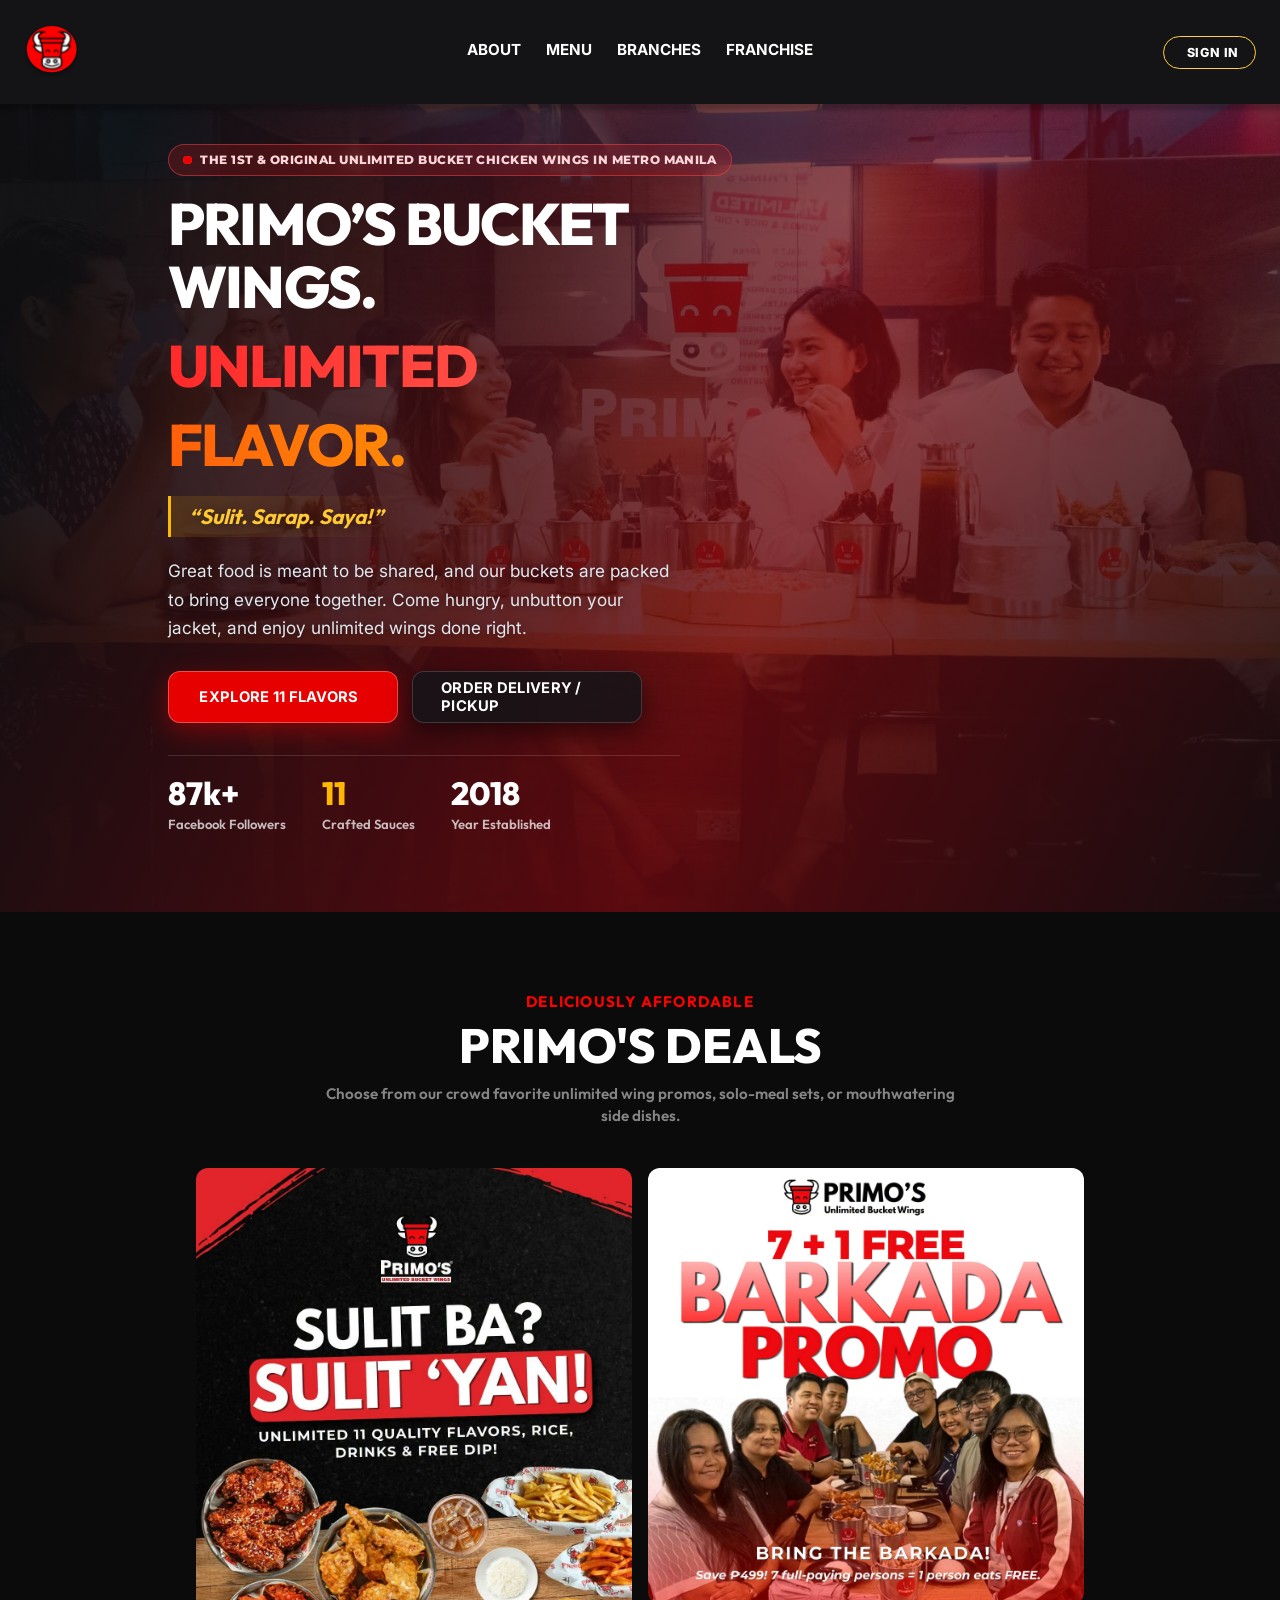
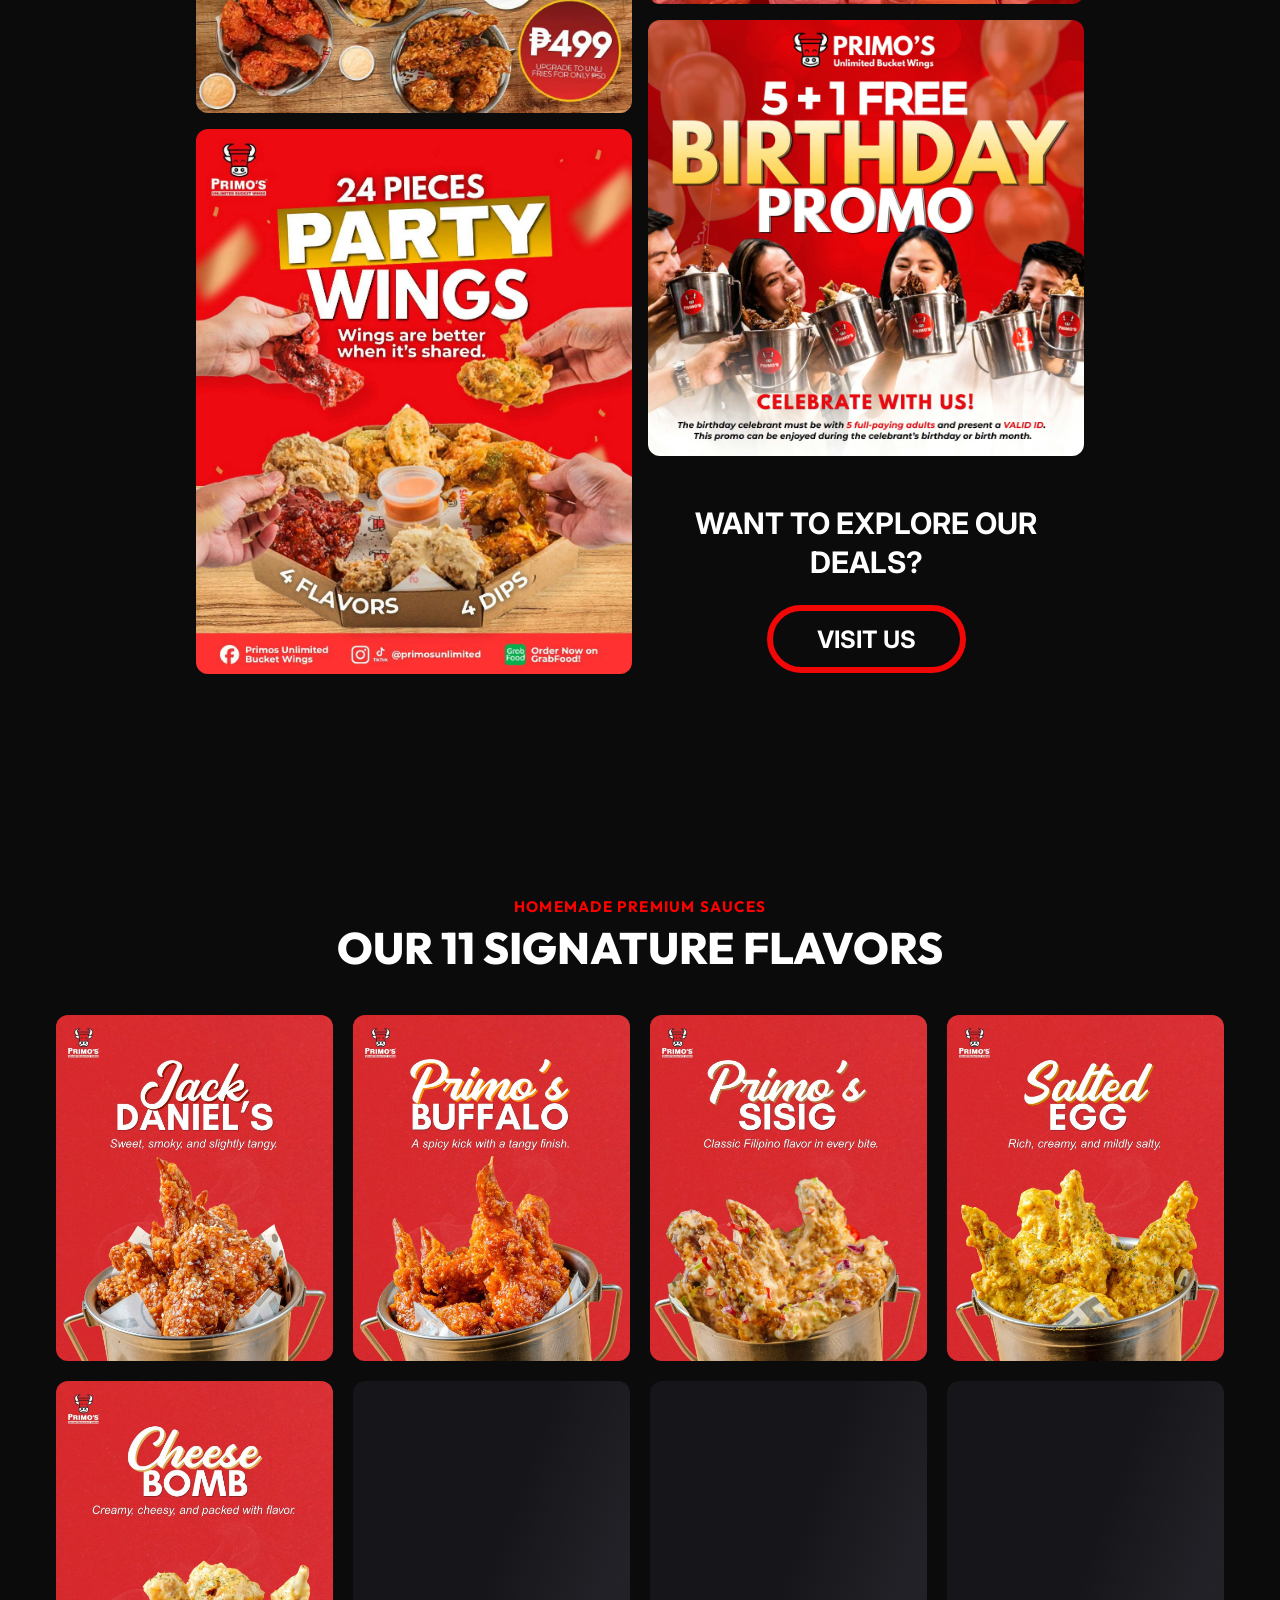
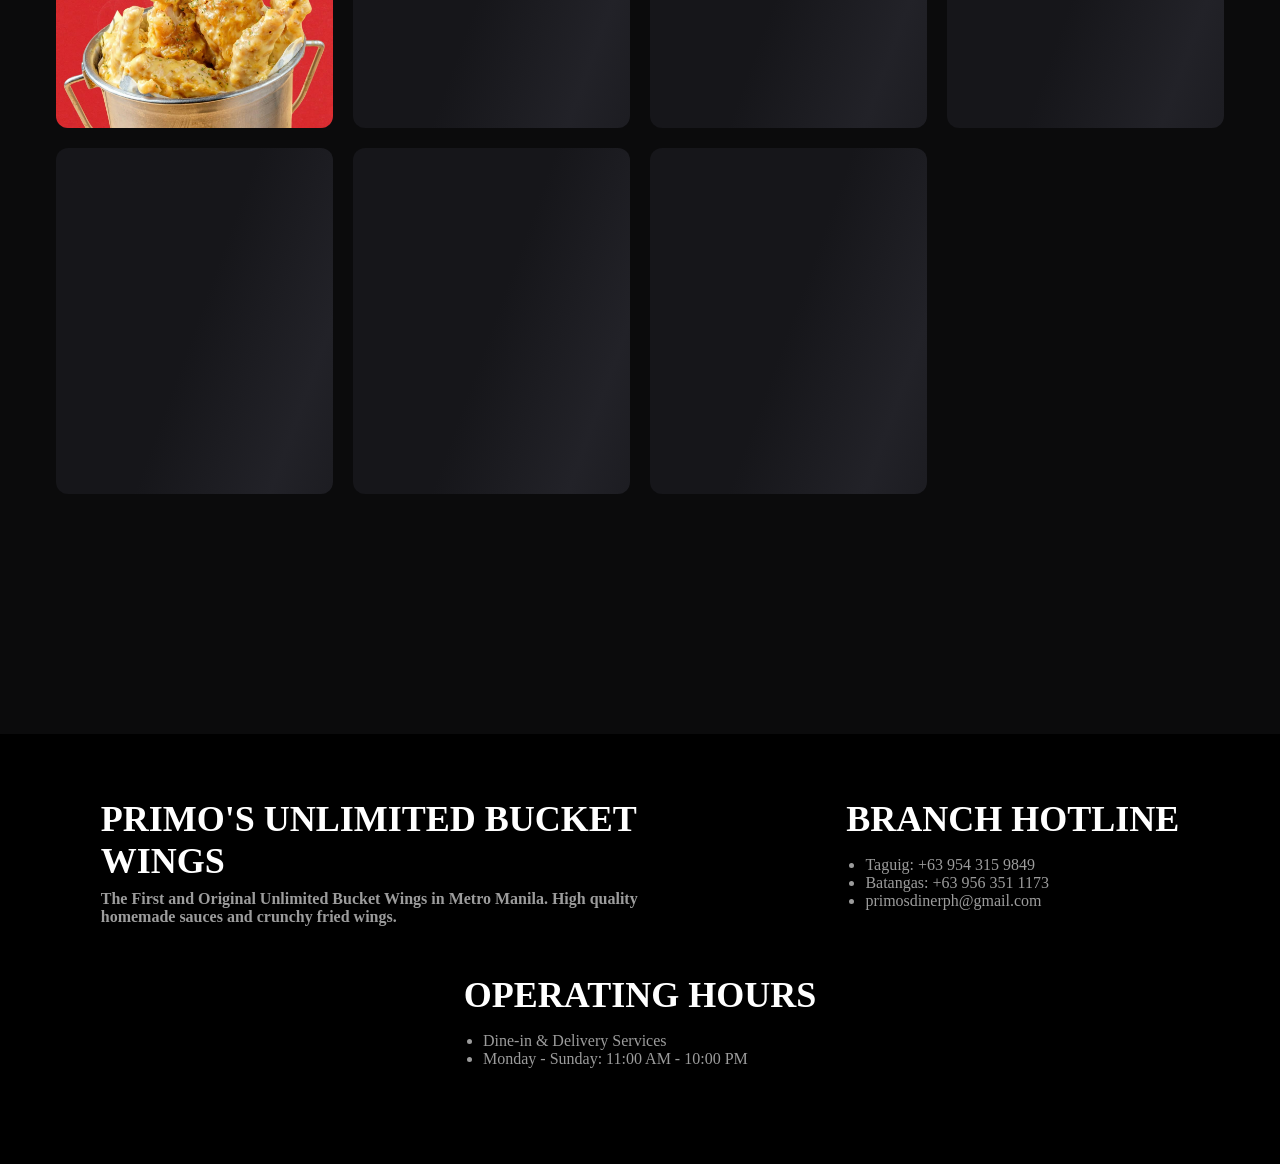
==== commit 08209332: "changed as pure html and css" ====
--- a/index.html
+++ b/index.html
@@ -1,6 +1,5 @@
 <!DOCTYPE html>
 <html lang="en">
-
 <head>
     <meta charset="UTF-8">
     <meta name="viewport" content="width=device-width, initial-scale=1.0">
@@ -15,249 +14,314 @@
 
     <!-- Preload Hero Background -->
     <link rel="preload" as="image" href="./graphics/site/hero-home_happy-all.jpeg" fetchpriority="high">
-
+    
     <!-- Logo -->
     <link rel="shortcut icon" href="./graphics/brand/logo.ico" type="image/x-icon">
 
     <!-- Basic Icons -->
     <link href="https://cdn.boxicons.com/3.0.8/fonts/basic/boxicons.min.css" rel="stylesheet">
 </head>
-
 <body>
     <header>
-        <a href="./index.html">
-            <img src="./graphics/brand/logo.svg" alt="Primo's logo" class="nav-logo">
-        </a>
-        <input type="checkbox" name="menu" id="menu">
-        <nav>
-            <ul>
-                <li><a href="./about.html">ABOUT</a></li>
-                <li><a href="./menu.html">MENU</a></li>
-                <li><a href="">BRANCHES</a></li>
-                <li><a href="./franchise.html">FRANCHISE</a></li>
-            </ul>
-            <label for="menu" class="links-menu-wrapper">
-                <span>
-                    Menu
-                    <i class="bx bx-menu hamburger-btn"></i>
-                </span>
-            </label>
-        </nav>
-        <button id="add-to-cart-btn">
-            <span>
-                <img src="./graphics/site/form-icon.svg" alt="">
+      <a href="./index.html" class="logo-link">
+        <img src="./graphics/brand/logo.svg" alt="Primo's logo" class="nav-logo">
+      </a>
+      <input type="checkbox" name="menu" id="menu">
+      <nav>
+        <ul>
+          <li><a href="./about.html">ABOUT</a></li>
+          <li><a href="./menu.html">MENU</a></li>
+          <li><a href="./branches.html">BRANCHES</a></li>
+          <li><a href="./franchise.html">FRANCHISE</a></li>
+        </ul>
+        <label for="menu" class="links-menu-wrapper">
+          <span>
+            Menu
+           <i class="bx bx-menu hamburger-btn"></i>
+          </span>
+        </label>
+      </nav>
+      <a href="#signin-modal" id="nav-signin-btn" class="nav-signin-btn">
+        <i class="bx bx-user"></i>
+        <span>SIGN IN</span>
+      </a>
+    </header>
+    
+    <main id="home-tour">
+      <section id="hero">
+        <div class="wrapper">
+            <span class="brand-alert">
+                <img src="./graphics/site/red-dot.svg" alt="red dot" class="red-dot">
+                THE 1ST &amp; ORIGINAL UNLIMITED BUCKET CHICKEN WINGS IN METRO MANILA
             </span>
-            <h3>MEAL PLANNER</h3>
-            <span>
-                <img src="./graphics/site/circle-indicator.svg" alt="">
-            </span>
-        </button>
-    </header>
-    <aside id="craving-planner" aria-label="Your Craving Planner">
+            <h1 class="hero-header brand">PRIMO’S BUCKET WINGS.</h1>
+            <h1 class="highlights-1">UNLIMITED</h1>
+            <h1 class="highlights-2">FLAVOR.</h1>
+            <h3 class="tagline">
+                “Sulit. Sarap. Saya!”
+            </h3>
+            <p class="message">Great food is meant to be shared, and our buckets are packed to bring everyone together. Come hungry, unbutton your jacket, and enjoy unlimited wings done right.</p>
+
+            <div id="btns-wrapper">
+                <a href="#signatures" class="primary" style="text-decoration:none;color:#fff;font-family:Inter,sans-serif;font-weight:700;font-size:0.92rem;letter-spacing:0.02em;flex:1 1 190px;max-width:230px;height:52px;border-radius:12px;display:flex;align-items:center;justify-content:center;gap:0.5rem;padding:0 1.25rem;box-sizing:border-box;background-color:#E60000;border:1px solid rgba(255,255,255,0.3);box-shadow:0px 8px 24px rgba(230,0,0,0.4);">
+                    EXPLORE 11 FLAVORS 
+                    <i class="bx bx-chevrons-right"></i>
+                </a>
+                <a href="#order-modal" id="open-order-btn" class="secondary" style="text-decoration:none;color:#fff;font-family:Inter,sans-serif;font-weight:700;font-size:0.92rem;letter-spacing:0.02em;flex:1 1 190px;max-width:230px;height:52px;border-radius:12px;display:flex;align-items:center;justify-content:center;gap:0.5rem;padding:0 1.25rem;box-sizing:border-box;background-color:rgba(20,20,24,0.85);backdrop-filter:blur(8px);border:1px solid rgba(255,255,255,0.16);box-shadow:0px 8px 24px rgba(0,0,0,0.5);">
+                    <i class="bx bx-shopping-bag"></i>
+                    ORDER DELIVERY / PICKUP
+                </a>
+            </div>
+            <hr class="line-separator">
+            <div class="achievements">
+                <div class="item-1">
+                    <h2 class="achievement">87k+</h2>
+                    <h2 class="label">Facebook Followers</h2>
+                </div>
+                <div class="item-2">
+                    <h2 class="crafted-sauces">11</h2>
+                    <h2 class="label">Crafted Sauces</h2>
+                </div>
+                <div class="item-3">
+                    <h2 class="achievement">2018</h2>
+                    <h2 class="label">Year Established</h2>
+                </div>
+            </div>
+        </div>
+      </section>
+
+      <section id="promos">
         <div class="header">
-            <div class="title-group">
-                <span class="subtitle">DINE-IN ORDER GUIDE</span>
-                <h2 class="title">YOUR CRAVING PLANNER</h2>
-            </div>
-            <button type="button" class="close-btn" aria-label="Close planner">X</button>
-        </div>
-
-        <div class="body">
-            <div class="empty-state">
-                <svg class="bucket-icon" viewBox="0 0 24 24" fill="currentColor" aria-hidden="true">
-                    <path
-                        d="M16 7a4 4 0 0 0-8 0H4l1.6 12.2A2 2 0 0 0 7.58 21h8.84a2 2 0 0 0 1.98-1.8L20 7h-4zm-6 0a2 2 0 1 1 4 0h-4z" />
-                </svg>
-                <h3>Your bucket planner is empty.</h3>
-                <p>Tap “+ Add” on any Unli Deal, Busolve Meal, Fries, or Flavor to estimate your group bill.</p>
-            </div>
-        </div>
-
-        <div class="footer">
-            <div class="total-row">
-                <span class="total-label">Estimated Total:</span>
-                <span class="total-amount">₱ 0</span>
-            </div>
-            <div class="actions">
-                <button type="button" class="btn-clear">CLEAR</button>
-                <button type="button" class="btn-copy">COPY ORDER SUMMARY</button>
-            </div>
-        </div>
-    </aside>
-    <main id="home-tour">
-        <section id="hero">
-            <div class="wrapper">
-                <span class="brand-alert">
-                    <img src="./graphics/site/red-dot.svg" alt="red dot" class="red-dot">
-                    THE 1ST & ORIGINAL UNLIMITED BUCKET CHICKEN WINGS IN METRO MANILA
-                </span>
-                <h1 class="hero-header brand">PRIMO’S BUCKET WINGS.</h1>
-                <h1 class="highlights-1">UNLIMITED</h1>
-                <h1 class="highlights-2">FLAVOR.</h1>
-                <h3 class="tagline">
-                    “Sulit. Sarap. Saya!”
-                </h3>
-                <p class="message">Great food is meant to be shared, and our buckets are packed to bring everyone
-                    together. Come hungry, unbutton your jacket, and enjoy unlimited wings done right.</p>
-
-                <div id="btns-wrapper">
-                    <button class="primary"
-                        onclick="document.getElementById('signatures').scrollIntoView({behavior: 'smooth'})">
-                        EXPLORE 11 FLAVORS
-                        <i class="bx bx-chevrons-right"></i>
-                    </button>
-                    <button class="secondary">
-                        <i class="bx bx-shopping-bag"></i>
-                        ORDER DELIVERY / PICKUP
-                    </button>
-                </div>
-                <hr class="line-separator">
-                <div class="achievements">
-                    <div class="item-1">
-                        <h2 class="achievement">87k+</h2>
-                        <h2 class="label">Facebook Followers</h2>
-                    </div>
-                    <div class="item-2">
-                        <h2 class="crafted-sauces">11</h2>
-                        <h2 class="label">Crafted Sauces</h2>
-                    </div>
-                    <div class="item-3">
-                        <h2 class="achievement">2018</h2>
-                        <h2 class="label">Year Established</h2>
-                    </div>
-                </div>
-            </div>
-        </section>
-
-        <section id="promos">
-            <div class="header">
-                <h4 class="subtitle">Deliciously Affordable</h4>
-                <h2 class="title">PRIMO'S DEALS</h2>
-                <h4 class="desc">Choose from our crowd favorite unlimited wing promos, solo-meal sets, or mouthwatering
-                    side dishes.</h4>
-            </div>
-
-            <div class="posters">
-                <!-- LEFT COLUMN -->
-                <div class="promo-column">
-                    <div class="promo-card">
-                        <img src="./graphics/brand/sulit-promo.jpeg" alt="Sulit Ba Sulit Yan Promo" loading="lazy"
-                            decoding="async">
-                    </div>
-                    <div class="promo-card">
-                        <img src="./graphics/brand/party-wings-promo.jpeg" alt="Party Wings Promo" loading="lazy"
-                            decoding="async">
-                    </div>
-                </div>
-
-                <!-- RIGHT COLUMN -->
-                <div class="promo-column">
-                    <div class="promo-card">
-                        <img src="./graphics/brand/barkada-promo.jpeg" alt="Barkada Promo" loading="lazy"
-                            decoding="async">
-                    </div>
-                    <div class="promo-card">
-                        <img src="./graphics/brand/birthday-promo.jpeg" alt="Birthday Promo" loading="lazy"
-                            decoding="async">
-                    </div>
-                    <div class="cta">
-                        <h3>WANT TO EXPLORE OUR DEALS?</h3>
-                        <button>
-                            VISIT US
-                        </button>
-                    </div>
-                </div>
-            </div>
-        </section>
-
-        <section id="signatures">
-            <div class="header">
-                <h6>HOMEMADE PREMIUM SAUCES</h6>
-                <h1>OUR 11 SIGNATURE FLAVORS</h1>
-            </div>
-            <div class="grid-container">
-                <!-- Row 1 -->
-                <div class="item-card">
-                    <img src="./graphics/brand/jack-daniels-sig.jpeg" alt="jack-daniels" loading="lazy"
-                        decoding="async">
-                </div>
-                <div class="item-card">
-                    <img src="./graphics/brand/primos-buffalo-sig.jpeg" alt="primos-buffalo" loading="lazy"
-                        decoding="async">
-                </div>
-
-                <!-- Row 2 -->
-                <div class="item-card">
-                    <img src="./graphics/brand/primos-sisig-sig.jpeg" alt="primos-sisig" loading="lazy"
-                        decoding="async">
-                </div>
-                <div class="item-card">
-                    <img src="./graphics/brand/salted-egg-sig.jpeg" alt="salted-egg" loading="lazy" decoding="async">
-                </div>
-
-                <!-- Row 3 -->
-                <div class="item-card">
-                    <img src="./graphics/brand/cheese-bomb-sig.jpeg" alt="cheese-bomb" loading="lazy" decoding="async">
-                </div>
-                <div class="item-card">
-                    <img src="./graphics/brand/garlic-parmesan-sig.jpeg" alt="garlic-parmesan" loading="lazy"
-                        decoding="async">
-                </div>
-
-                <!-- Row 4 -->
-                <div class="item-card">
-                    <img src="./graphics/brand/honey-mustard-sig.jpeg" alt="honey-mustard" loading="lazy"
-                        decoding="async">
-                </div>
-                <div class="item-card">
-                    <img src="./graphics/brand/smokey-bbq-sig.jpeg" alt="smokey-bbq" loading="lazy" decoding="async">
-                </div>
-
-                <!-- Row 5 -->
-                <div class="item-card">
-                    <img src="./graphics/brand/korean-yangnyeom-sig.jpeg" alt="korean-yangnyeom" loading="lazy"
-                        decoding="async">
-                </div>
-                <div class="item-card">
-                    <img src="./graphics/brand/honey-sriracha-sig.jpeg" alt="honey-sriracha" loading="lazy"
-                        decoding="async">
-                </div>
-
-                <!-- Row 6 (single card left side) -->
-                <div class="item-card">
-                    <img src="./graphics/brand/saltNpepper-sig.jpeg" alt="saltNpepper" loading="lazy" decoding="async">
-                </div>
-            </div>
-        </section>
+          <h4 class="subtitle">Deliciously Affordable</h4>
+          <h2 class="title">PRIMO'S DEALS</h2>
+          <h4 class="desc">Choose from our crowd favorite unlimited wing promos, solo-meal sets, or mouthwatering side dishes.</h4>
+        </div>
+
+        <div class="posters">
+          <!-- LEFT COLUMN -->
+          <div class="promo-column">
+            <div class="promo-card">
+              <img src="./graphics/brand/sulit-promo.jpeg" alt="Sulit Ba Sulit Yan Promo" loading="lazy" decoding="async">
+            </div>
+            <div class="promo-card">
+              <img src="./graphics/brand/party-wings-promo.jpeg" alt="Party Wings Promo" loading="lazy" decoding="async">
+            </div>
+          </div>
+
+          <!-- RIGHT COLUMN -->
+          <div class="promo-column">
+            <div class="promo-card">
+              <img src="./graphics/brand/barkada-promo.jpeg" alt="Barkada Promo" loading="lazy" decoding="async">
+            </div>
+            <div class="promo-card">
+              <img src="./graphics/brand/birthday-promo.jpeg" alt="Birthday Promo" loading="lazy" decoding="async">
+            </div>
+            <div class="cta">
+              <h3>WANT TO EXPLORE OUR DEALS?</h3>
+              <a href="./branches.html" style="display:inline-block;text-decoration:none;font-family:Inter,sans-serif;font-size:clamp(1rem,2vw,1.5rem);font-weight:700;background:transparent;color:inherit;border-radius:100px;border:#F20707 solid 6px;padding:0.85rem 2.75rem;margin-top:1.5rem;">
+                VISIT US
+              </a>
+            </div>
+          </div>
+        </div>
+      </section>
+
+      <section id="signatures">
+        <div class="header">
+          <h6>HOMEMADE PREMIUM SAUCES</h6>
+          <h1>OUR 11 SIGNATURE FLAVORS</h1>
+        </div>
+        <div class="grid-container">
+          <!-- Row 1 -->
+          <div class="item-card">
+            <img src="./graphics/brand/jack-daniels-sig.jpeg" alt="jack-daniels" loading="lazy" decoding="async">
+          </div>
+          <div class="item-card">
+            <img src="./graphics/brand/primos-buffalo-sig.jpeg" alt="primos-buffalo" loading="lazy" decoding="async">
+          </div>
+        
+          <!-- Row 2 -->
+          <div class="item-card">
+            <img src="./graphics/brand/primos-sisig-sig.jpeg" alt="primos-sisig" loading="lazy" decoding="async">
+          </div>
+          <div class="item-card">
+            <img src="./graphics/brand/salted-egg-sig.jpeg" alt="salted-egg" loading="lazy" decoding="async">
+          </div>
+        
+          <!-- Row 3 -->
+          <div class="item-card">
+            <img src="./graphics/brand/cheese-bomb-sig.jpeg" alt="cheese-bomb" loading="lazy" decoding="async">
+          </div>
+          <div class="item-card">
+            <img src="./graphics/brand/garlic-parmesan-sig.jpeg" alt="garlic-parmesan" loading="lazy" decoding="async">
+          </div>
+        
+          <!-- Row 4 -->
+          <div class="item-card">
+            <img src="./graphics/brand/honey-mustard-sig.jpeg" alt="honey-mustard" loading="lazy" decoding="async">
+          </div>
+          <div class="item-card">
+            <img src="./graphics/brand/smokey-bbq-sig.jpeg" alt="smokey-bbq" loading="lazy" decoding="async">
+          </div>
+        
+          <!-- Row 5 -->
+          <div class="item-card">
+            <img src="./graphics/brand/korean-yangnyeom-sig.jpeg" alt="korean-yangnyeom" loading="lazy" decoding="async">
+          </div>
+          <div class="item-card">
+            <img src="./graphics/brand/honey-sriracha-sig.jpeg" alt="honey-sriracha" loading="lazy" decoding="async">
+          </div>
+        
+          <!-- Row 6 (single card left side) -->
+          <div class="item-card">
+            <img src="./graphics/brand/saltNpepper-sig.jpeg" alt="saltNpepper" loading="lazy" decoding="async">
+          </div>
+        </div>
+      </section>
     </main>
 
     <footer id="site-footer">
-        <section id="wrapper">
-            <div class="history">
-                <h1 class="title">PRIMO'S UNLIMITED BUCKET WINGS</h1>
-                <h4 class="desc">The First and Original Unlimited Bucket Wings in Metro Manila. High quality homemade
-                    sauces and crunchy fried wings.</h4>
-            </div>
-            <div class="contact">
-                <h1 class="title">BRANCH HOTLINE</h1>
-                <ul>
-                    <li>Taguig: +63 954 315 9849</li>
-                    <li>Batangas: +63 956 351 1173</li>
-                    <li>primosdinerph@gmail.com</li>
-                </ul>
-            </div>
-            <div class="service">
-                <h1 class="title">OPERATING HOURS</h1>
-                <ul>
-                    <li>Dine-in & Delivery Services</li>
-                    <li>Monday - Sunday: 11:00 AM - 10:00 PM</li>
-                </ul>
-            </div>
-        </section>
+      <section id="wrapper">
+        <div class="history">
+          <h1 class="title">PRIMO'S UNLIMITED BUCKET WINGS</h1>
+          <h4 class="desc">The First and Original Unlimited Bucket Wings in Metro Manila. High quality homemade sauces and crunchy fried wings.</h4>
+        </div>
+        <div class="contact">
+          <h1 class="title">BRANCH HOTLINE</h1>
+          <ul>
+            <li>Taguig: +63 954 315 9849</li>
+            <li>Batangas: +63 956 351 1173</li>
+            <li>primosdinerph@gmail.com</li>
+          </ul>
+        </div>
+        <div class="service">
+          <h1 class="title">OPERATING HOURS</h1>
+          <ul>
+            <li>Dine-in &amp; Delivery Services</li>
+            <li>Monday - Sunday: 11:00 AM - 10:00 PM</li>
+          </ul>
+        </div>
+      </section>
     </footer>
-    <!-- Scripts -->
-
-    <script src="./scripts/script.js" defer></script>
+
+    <!-- ================= ORDER DELIVERY / PICKUP MODAL (PURE CSS :target) ================= -->
+    <div id="order-modal" class="primo-modal">
+      <div class="primo-modal-box">
+        <div class="primo-modal-header">
+          <div>
+            <span class="modal-tag">COMEMBO MAIN BRANCH</span>
+            <h2>ORDER DELIVERY / PICKUP</h2>
+          </div>
+          <a href="#home-tour" class="modal-close" aria-label="Close">&times;</a>
+        </div>
+
+        <form id="primo-order-form" action="mailto:primosdinerph@gmail.com" method="post" enctype="text/plain">
+          <input type="radio" name="orderType" id="tab-delivery" value="Delivery" class="order-type-radio" checked>
+          <input type="radio" name="orderType" id="tab-pickup" value="Pickup" class="order-type-radio">
+
+          <div class="order-type-tabs">
+            <label for="tab-delivery" class="order-tab">DELIVERY</label>
+            <label for="tab-pickup" class="order-tab">PICKUP</label>
+          </div>
+
+          <p class="branch-status delivery-only-note">
+            <i class="bx bx-map"></i> Dispatching from 30 J.P. Rizal Ext, Comembo (11:00 AM – 10:00 PM)
+          </p>
+          <p class="branch-status pickup-only-note">
+            <i class="bx bx-store"></i> Store Pickup at 30 J.P. Rizal Ext, Comembo, Taguig (11:00 AM – 10:00 PM)
+          </p>
+
+          <label for="order-package">Choose Promo / Bucket</label>
+          <select id="order-package" name="package" required>
+            <option value="Sulit Ba Sulit Yan Promo">Sulit Ba Sulit Yan Promo</option>
+            <option value="Barkada Bucket Bundle">Barkada Bucket Bundle</option>
+            <option value="Party Wings Tray">Party Wings Tray</option>
+            <option value="Solo Meal Set">Solo Meal Set</option>
+          </select>
+
+          <label for="order-flavor">Signature Sauce</label>
+          <select id="order-flavor" name="flavor" required>
+            <option value="Primo's Buffalo">Primo's Buffalo</option>
+            <option value="Jack Daniel's">Jack Daniel's</option>
+            <option value="Primo's Sisig">Primo's Sisig</option>
+            <option value="Salted Egg">Salted Egg</option>
+            <option value="Cheese Bomb">Cheese Bomb</option>
+            <option value="Garlic Parmesan">Garlic Parmesan</option>
+            <option value="Honey Mustard">Honey Mustard</option>
+            <option value="Smokey BBQ">Smokey BBQ</option>
+            <option value="Korean Yangnyeom">Korean Yangnyeom</option>
+            <option value="Honey Sriracha">Honey Sriracha</option>
+            <option value="Salt & Pepper">Salt &amp; Pepper</option>
+          </select>
+
+          <label for="order-qty">Quantity</label>
+          <input type="number" id="order-qty" name="quantity" min="1" max="20" value="1" required>
+
+          <label for="customer-name">Full Name</label>
+          <input type="text" id="customer-name" name="customerName" placeholder="Juan Dela Cruz" required>
+
+          <label for="customer-phone">Contact Number</label>
+          <input type="tel" id="customer-phone" name="contactNumber" placeholder="09XX XXX XXXX" required>
+
+          <div class="delivery-location-field">
+            <label for="customer-location">Delivery Address (Comembo &amp; Nearby Vicinity)</label>
+            <input type="text" id="customer-location" name="deliveryAddress" placeholder="House/Bldg No., Street, Comembo / Pembo / BGC">
+          </div>
+
+          <div class="pickup-location-field">
+            <label for="pickup-time">Preferred Pickup Time</label>
+            <input type="text" id="pickup-time" name="pickupTime" placeholder="e.g. 6:30 PM Today">
+          </div>
+
+          <button type="submit" class="modal-submit-btn delivery-submit-btn">
+            PLACE DELIVERY ORDER
+          </button>
+          <button type="submit" class="modal-submit-btn pickup-submit-btn">
+            PLACE PICKUP ORDER
+          </button>
+        </form>
+      </div>
+    </div>
+
+    <!-- ================= SIGN IN MODAL (PURE CSS :target) ================= -->
+    <div id="signin-modal" class="primo-modal">
+      <div class="primo-modal-box">
+        <div class="primo-modal-header">
+          <div>
+            <span class="modal-tag">PRIMO'S MEMBER ACCESS</span>
+            <h2 id="signin-modal-title">SIGN IN</h2>
+          </div>
+          <a href="#home-tour" class="modal-close" aria-label="Close">&times;</a>
+        </div>
+
+        <input type="radio" name="authMode" id="auth-mode-signin" class="auth-mode-radio" checked>
+        <input type="radio" name="authMode" id="auth-mode-register" class="auth-mode-radio">
+
+        <div class="auth-mode-tabs">
+          <label for="auth-mode-signin" class="auth-tab">SIGN IN</label>
+          <label for="auth-mode-register" class="auth-tab">CREATE ACCOUNT</label>
+        </div>
+
+        <form id="primo-auth-form" action="./Admin.html" method="get">
+          <div id="register-name-group">
+            <label for="auth-name">Full Name</label>
+            <input type="text" id="auth-name" name="name" placeholder="Your full name">
+          </div>
+
+          <label for="auth-email">Email Address</label>
+          <input type="email" id="auth-email" name="email" placeholder="you@example.com" required>
+
+          <label for="auth-password">Password</label>
+          <input type="password" id="auth-password" name="password" placeholder="Enter your password" minlength="4" required>
+
+          <button type="submit" class="modal-submit-btn signin-submit-btn">
+            SIGN IN
+          </button>
+          <button type="submit" class="modal-submit-btn register-submit-btn">
+            CREATE ACCOUNT
+          </button>
+        </form>
+      </div>
+    </div>
 </body>
-
-</html>+</html>
--- a/styles/global.css
+++ b/styles/global.css
@@ -1,9 +1,9 @@
 @import url('https://fonts.googleapis.com/css2?family=Inter:ital,opsz,wght@0,14..32,100..900;1,14..32,100..900&family=Maitree:wght@200;300;400;500;600;700&family=Montserrat:ital,wght@0,100..900;1,100..900&family=Outfit:wght@100..900&family=Libre+Baskerville:ital,wght@1,400..700&display=swap');
 
 :root {
-  --grid-size: 1rem;
-  --line-thickness: 0.06rem;
-  --bg-red: #f11b1b;
+   --grid-size: 1rem; /* Adjust square size */
+  --line-thickness: 0.06rem; /* Adjust grid line width */
+  --bg-red: #f11b1b; /* Main red base */
   --line-color: rgba(255, 165, 165, 0.45);
 
   --fw-bolder: 700;
@@ -13,28 +13,66 @@
   --fw-light: 300;
 
   --ff-serif: "Libre Baskerville", serif;
-
-  --clr-indian-red: #b85353;
-  --clr-firebrick: #b7181e;
-}
-
-/* ================= RESET & BASE ================= */
-*,
-*::before,
-*::after {
-  margin: 0;
-  padding: 0;
-  box-sizing: border-box;
-}
-
-html,
-body {
-  scroll-behavior: smooth;
-  font-size: 16px;
-  background-color: rgba(11, 11, 12, 1);
-  overflow-x: hidden;
-  overflow-y: auto;
-  height: auto;
+}
+
+.bolder {
+  font-weight: var(--fw-bolder);
+}
+.bold {
+  font-weight: var(--fw-bold);
+}
+.reg {
+  font-weight: var(--fw-reg);
+}
+.normal {
+  font-weight: var(--fw-normal);
+}
+.light {
+  font-weight: var(--fw-light);
+}
+
+.serif {
+  font-family: var(--ff-serif) !important;
+}
+
+@keyframes fadeIn {
+  from {
+    opacity: 0;
+    transform: translateY(20px);
+  }
+  to {
+    opacity: 1;
+    transform: translateY(0);
+  }
+}
+
+@keyframes fadeInFast {
+  from { opacity:0; }
+  to { opacity:1; }
+}
+
+#hero, #promos, #signatures {
+  animation: fadeIn 0.6s ease forwards;
+}
+#promos {
+  animation-delay: 0.15s;
+}
+#signatures {
+  animation-delay: 0.3s;
+}
+
+*{
+    margin: 0;
+    padding: 0;
+    box-sizing: border-box;
+}
+html, body{
+    scroll-behavior: smooth;
+    font-size: 16px;
+    background-color: rgba(11, 11, 12, 1);
+    overflow-x: hidden;
+    overflow-y: auto;
+    height: auto;
 }
 
 img {
@@ -46,337 +84,43 @@
   z-index: 1;
 }
 
-/* ================= TYPOGRAPHY & ANIMATIONS ================= */
-.bolder { font-weight: var(--fw-bolder); }
-.bold { font-weight: var(--fw-bold); }
-.reg { font-weight: var(--fw-reg); }
-.normal { font-weight: var(--fw-normal); }
-.light { font-weight: var(--fw-light); }
-.serif { font-family: var(--ff-serif) !important; }
-
-@keyframes fadeIn {
-  from {
-    opacity: 0;
-    transform: translateY(20px);
-  }
-  to {
-    opacity: 1;
-    transform: translateY(0);
-  }
-}
-
-@keyframes fadeInFast {
-  from { opacity: 0; }
-  to { opacity: 1; }
-}
-
-@keyframes cardShimmer {
-  0% { background-position: 200% 0; }
-  100% { background-position: -200% 0; }
-}
-
-@keyframes nudgeDown {
-  0%, 100% { transform: translateY(0); }
-  50% { transform: translateY(3px); }
-}
-
-@keyframes plannerSlideIn {
-  from {
-    opacity: 0;
-    transform: translateX(100%);
-  }
-  to {
-    opacity: 1;
-    transform: translateX(0);
-  }
-}
-
-@keyframes plannerSlideOut {
-  from {
-    opacity: 1;
-    transform: translateX(0);
-  }
-  to {
-    opacity: 0;
-    transform: translateX(100%);
-  }
-}
-
-@keyframes emptyFadeUp {
-  from {
-    opacity: 0;
-    transform: translateY(10px);
-  }
-  to {
-    opacity: 1;
-    transform: translateY(0);
-  }
-}
-
-@keyframes bucketFloat {
-  0%, 100% { transform: translateY(0); }
-  50% { transform: translateY(-5px); }
-}
-
-#hero,
-#promos,
-#signatures {
-  animation: fadeIn 0.6s ease forwards;
-}
-
-#promos { animation-delay: 0.15s; }
-#signatures { animation-delay: 0.3s; }
-
-/* ================= CARD REVEAL ================= */
+/* Card skeleton background before image finishes loading */
 .promo-card,
 .item-card {
-  position: relative;
-  overflow: hidden;
-  background: linear-gradient(110deg, #16161a 30%, #222228 50%, #16161a 70%);
-  background-size: 200% 100%;
-  animation: cardShimmer 1.6s infinite linear;
-}
-
+    position: relative;
+    overflow: hidden;
+    background: linear-gradient(110deg, #16161a 30%, #222228 50%, #16161a 70%);
+    background-size: 200% 100%;
+    animation: cardShimmer 1.6s infinite linear;
+}
+
+/* Stop shimmer once JS marks the card as loaded */
 .promo-card.is-loaded,
 .item-card.is-loaded {
-  animation: none;
-  background: #16161a;
-}
-
+    animation: none;
+    background: #16161a;
+}
+
+/* Smooth fade-in + subtle settle for images (pure CSS, no JS required) */
 .promo-card img,
 .item-card img {
-  opacity: 0;
-  transform: scale(1.03);
-  transition: opacity 0.55s cubic-bezier(0.22, 1, 0.36, 1),
-    transform 0.65s cubic-bezier(0.22, 1, 0.36, 1);
-  will-change: opacity, transform;
+    opacity: 1;
+    transform: scale(1);
+    transition: transform 0.65s cubic-bezier(0.22, 1, 0.36, 1);
 }
 
 .promo-card img.loaded,
 .item-card img.loaded {
-  opacity: 1;
-  transform: scale(1);
-}
-
-/* ================= CRAVING PLANNER DRAWER ================= */
-#craving-planner {
-  position: fixed;
-  top: 0;
-  right: 0;
-  width: 100%;
-  max-width: 420px;
-  height: 100dvh;
-  max-height: 100%;
-  background-color: #161616;
-  color: #ffffff;
-  font-family: Outfit, Inter, sans-serif;
-  display: none;
-  flex-direction: column;
-  box-sizing: border-box;
-  z-index: 1000;
-  box-shadow: -12px 0 32px rgba(0, 0, 0, 0.65);
-}
-
-#craving-planner.open {
-  display: flex;
-  animation: plannerSlideIn 0.35s cubic-bezier(0.16, 1, 0.3, 1) forwards;
-}
-
-#craving-planner.closing {
-  display: flex;
-  animation: plannerSlideOut 0.25s cubic-bezier(0.4, 0, 1, 1) forwards;
-}
-
-#craving-planner > .header {
-  display: flex;
-  align-items: flex-start;
-  justify-content: space-between;
-  gap: 0.75rem;
-  padding: 1.15rem 1.15rem 0.9rem;
-  border-bottom: 1px solid #262626;
-  flex-shrink: 0;
-}
-
-#craving-planner > .header > .title-group {
-  display: flex;
-  flex-direction: column;
-  gap: 0.2rem;
-  flex: 1;
-  min-width: 0;
-}
-
-#craving-planner > .header > .title-group > .subtitle {
-  color: #f5b800;
-  font-size: 0.7rem;
-  font-weight: 800;
-  letter-spacing: 0.04em;
-  text-transform: uppercase;
-}
-
-#craving-planner > .header > .title-group > .title {
-  color: #ffffff;
-  font-size: clamp(1.15rem, 4vw, 1.5rem);
-  font-weight: 900;
-  letter-spacing: 0.01em;
-  margin: 0;
-  line-height: 1.15;
-}
-
-#craving-planner > .header > .close-btn {
-  background-color: #2c2c2c;
-  color: #ffffff;
-  border: 1px solid #3a3a3a;
-  border-radius: 6px;
-  width: 2.1rem;
-  height: 2.1rem;
-  font-size: 0.85rem;
-  font-weight: 800;
-  cursor: pointer;
-  display: flex;
-  align-items: center;
-  justify-content: center;
-  flex-shrink: 0;
-  transition: background-color 0.2s ease, transform 0.2s ease;
-}
-
-#craving-planner > .header > .close-btn:hover {
-  background-color: #3a3a3a;
-  transform: rotate(90deg);
-}
-
-#craving-planner > .header > .close-btn:active {
-  transform: rotate(90deg) scale(0.92);
-}
-
-#craving-planner > .body {
-  flex: 1 1 auto;
-  min-height: 0;
-  overflow-y: auto;
-  padding: 1.25rem 1.15rem;
-  display: flex;
-  flex-direction: column;
-  align-items: center;
-  justify-content: center;
-}
-
-#craving-planner > .body > .empty-state {
-  width: 100%;
-  max-width: 290px;
-  margin: 0 auto;
-  text-align: center;
-  display: flex;
-  flex-direction: column;
-  align-items: center;
-  justify-content: center;
-  animation: emptyFadeUp 0.45s cubic-bezier(0.16, 1, 0.3, 1) 0.1s both;
-}
-
-#craving-planner > .body > .empty-state > .bucket-icon {
-  display: block;
-  width: 2.35rem;
-  height: 2.35rem;
-  margin: 0 auto 0.75rem;
-  color: #5b6370;
-  animation: bucketFloat 3s ease-in-out infinite;
-}
-
-#craving-planner > .body > .empty-state > h3 {
-  color: #8a8f98;
-  font-size: 1rem;
-  font-weight: 700;
-  margin: 0 0 0.35rem;
-}
-
-#craving-planner > .body > .empty-state > p {
-  color: #7c818a;
-  font-size: 0.76rem;
-  font-weight: 600;
-  line-height: 1.45;
-  margin: 0;
-}
-
-#craving-planner > .footer {
-  padding: 0.9rem 1.15rem 1rem;
-  border-top: 1px solid #262626;
-  background-color: #161616;
-  display: flex;
-  flex-direction: column;
-  gap: 0.85rem;
-  flex-shrink: 0;
-}
-
-#craving-planner > .footer > .total-row {
-  display: flex;
-  align-items: center;
-  justify-content: space-between;
-}
-
-#craving-planner > .footer > .total-row > .total-label {
-  color: #a0a0a0;
-  font-size: 0.95rem;
-  font-weight: 700;
-}
-
-#craving-planner > .footer > .total-row > .total-amount {
-  color: #facc15;
-  font-size: 1.35rem;
-  font-weight: 900;
-  transition: transform 0.2s ease;
-}
-
-#craving-planner > .footer > .actions {
-  display: grid;
-  grid-template-columns: 1fr 1.75fr;
-  gap: 0.65rem;
-}
-
-#craving-planner > .footer > .actions > button {
-  font-family: inherit;
-  font-size: 0.78rem;
-  font-weight: 800;
-  letter-spacing: 0.02em;
-  text-transform: uppercase;
-  border: none;
-  border-radius: 10px;
-  padding: 0.75rem 0.75rem;
-  cursor: pointer;
-  transition: transform 0.2s ease, opacity 0.2s ease, box-shadow 0.2s ease;
-}
-
-#craving-planner > .footer > .actions > button:hover {
-  transform: translateY(-2px);
-  opacity: 0.95;
-}
-
-#craving-planner > .footer > .actions > button:active {
-  transform: translateY(0) scale(0.98);
-}
-
-#craving-planner > .footer > .actions > .btn-clear {
-  background-color: #2b2625;
-  color: #ffffff;
-}
-
-#craving-planner > .footer > .actions > .btn-clear:hover {
-  background-color: #36302e;
-}
-
-#craving-planner > .footer > .actions > .btn-copy {
-  background-color: #facc15;
-  color: #000000;
-}
-
-#craving-planner > .footer > .actions > .btn-copy:hover {
-  box-shadow: 0 6px 18px rgba(250, 204, 21, 0.35);
-}
-
-@media (max-width: 600px) {
-  #craving-planner {
-    max-width: 85vw;
-  }
-}
-
-/* ================= FOOTER ================= */
+    opacity: 1;
+    transform: scale(1);
+}
+
+@keyframes cardShimmer {
+    0% { background-position: 200% 0; }
+    100% { background-position: -200% 0; }
+}
+
+
 footer {
   margin-top: 15rem;
   background-color: #000;
@@ -397,7 +141,7 @@
 
 footer > #wrapper > div > h1.title {
   color: #fff;
-  font-size: clamp(0.8rem, 5vw, 2.25rem);
+  font-size: clamp(.8rem, 5vw, 2.25rem);
 }
 
 footer > #wrapper > div > h4.desc {
@@ -413,7 +157,7 @@
   margin-top: 0.5rem;
 }
 
-footer > #wrapper > div > ul {
+footer > #wrapper > div > ul{
   list-style-type: disc !important;
   padding-left: 1.2rem !important;
   color: #ffffff9c;
@@ -428,15 +172,11 @@
   margin-top: 1rem;
 }
 
-#site-footer {
-  scroll-margin-top: 72px;
-}
-
+/* Mobile breakpoint */
 @media (max-width: 768px) {
   footer {
     margin-top: 8rem;
   }
-
   footer > #wrapper {
     flex-direction: column;
     align-items: flex-start;
@@ -445,6 +185,15 @@
   }
 }
 
+@keyframes nudgeDown {
+  0%, 100% { transform: translateY(0); }
+  50% { transform: translateY(3px); }
+}
+
+#site-footer {
+  scroll-margin-top: 72px;
+}
+
 @media (min-width: 1024px) {
   :root {
     --grid-size: 5rem;
@@ -457,4 +206,358 @@
     --grid-size: 5rem;
     --line-thickness: 0.2rem;
   }
-}+}
+
+/* ================= ORDER MODAL ================= */
+.primo-modal {
+  position: fixed;
+  inset: 0;
+  background: rgba(0, 0, 0, 0.8);
+  display: none;
+  justify-content: center;
+  align-items: center;
+  padding: 1rem;
+  z-index: 2000;
+}
+
+.primo-modal.active {
+  display: flex;
+}
+
+.primo-modal-box {
+  background: var(--primo-dark, #141416);
+  border: 1px solid rgba(255, 255, 255, 0.15);
+  border-radius: 12px;
+  width: 100%;
+  max-width: 460px;
+  max-height: 90vh;
+  overflow-y: auto;
+  padding: 1.5rem;
+  color: #ffffff;
+  font-family: Inter, sans-serif;
+  box-shadow: 0 12px 32px rgba(0, 0, 0, 0.7);
+}
+
+.primo-modal-header {
+  display: flex;
+  justify-content: space-between;
+  align-items: flex-start;
+  margin-bottom: 1rem;
+}
+
+.modal-tag {
+  font-size: 0.7rem;
+  font-weight: 700;
+  letter-spacing: 1px;
+  color: var(--primo-gold, #ffcf40);
+}
+
+.primo-modal-header h2 {
+  margin: 0.2rem 0 0;
+  font-size: 1.25rem;
+}
+
+.modal-close {
+  background: none;
+  border: none;
+  color: #ffffff;
+  font-size: 1.75rem;
+  line-height: 1;
+  cursor: pointer;
+}
+
+.order-type-tabs {
+  display: grid;
+  grid-template-columns: 1fr 1fr;
+  gap: 0.5rem;
+  margin-bottom: 0.75rem;
+}
+
+.order-tab {
+  padding: 0.65rem;
+  border: 1px solid rgba(255, 255, 255, 0.2);
+  background: #1e1e22;
+  color: #ffffff;
+  font-weight: 700;
+  border-radius: 6px;
+  cursor: pointer;
+  transition: 0.2s ease;
+}
+
+.order-tab.active {
+  background: var(--primo-red, #ff4757);
+  border-color: var(--primo-red, #ff4757);
+}
+
+.branch-status {
+  font-size: 0.8rem;
+  color: var(--primo-gold, #ffcf40);
+  background: rgba(255, 207, 64, 0.08);
+  padding: 0.6rem 0.75rem;
+  border-radius: 6px;
+  margin: 0 0 1rem;
+}
+
+#primo-order-form label {
+  display: block;
+  font-size: 0.8rem;
+  font-weight: 600;
+  margin-bottom: 0.35rem;
+  color: #e0e0e0;
+}
+
+#primo-order-form input,
+#primo-order-form select {
+  width: 100%;
+  padding: 0.65rem 0.75rem;
+  margin-bottom: 0.9rem;
+  border-radius: 6px;
+  border: 1px solid rgba(255, 255, 255, 0.2);
+  background: #1e1e22;
+  color: #ffffff;
+  font-family: inherit;
+  box-sizing: border-box;
+}
+
+#primo-auth-form label {
+  display: block;
+  font-size: 0.8rem;
+  font-weight: 600;
+  margin-bottom: 0.35rem;
+  color: #e0e0e0;
+}
+
+#primo-auth-form input {
+  width: 100%;
+  padding: 0.65rem 0.75rem;
+  margin-bottom: 0.9rem;
+  border-radius: 6px;
+  border: 1px solid rgba(255, 255, 255, 0.2);
+  background: #1e1e22;
+  color: #ffffff;
+  font-family: inherit;
+  box-sizing: border-box;
+}
+
+.modal-submit-btn {
+  width: 100%;
+  padding: 0.85rem;
+  border: none;
+  border-radius: 6px;
+  background: var(--primo-red, #ff4757);
+  color: #ffffff;
+  font-weight: 700;
+  letter-spacing: 0.5px;
+  cursor: pointer;
+  transition: opacity 0.2s ease;
+}
+
+.modal-submit-btn:hover {
+  opacity: 0.9;
+}
+
+.receipt-box {
+  background: #1e1e22;
+  padding: 1rem;
+  border-radius: 8px;
+  font-size: 0.88rem;
+  line-height: 1.6;
+  margin: 0.75rem 0;
+}
+
+.receipt-note {
+  font-size: 0.82rem;
+  color: var(--primo-gold, #ffcf40);
+  margin-bottom: 1rem;
+}
+
+/* ================= NAV SIGN IN BUTTON ================= */
+.nav-signin-btn {
+  order: 4;
+  margin-left: 1rem;
+  display: inline-flex;
+  align-items: center;
+  gap: 0.4rem;
+  padding: 0.5rem 1rem;
+  border-radius: 999px;
+  border: 1px solid var(--primo-gold, #ffcf40);
+  background: transparent;
+  color: #ffffff;
+  font-family: Inter, sans-serif;
+  font-size: 0.78rem;
+  font-weight: 800;
+  letter-spacing: 0.6px;
+  cursor: pointer;
+  white-space: nowrap;
+  transition: background-color 0.2s ease, color 0.2s ease, transform 0.15s ease;
+}
+
+.nav-signin-btn:hover {
+  background: var(--primo-gold, #ffcf40);
+  color: #141416;
+  transform: translateY(-1px);
+}
+
+.nav-signin-btn.signed-in {
+  background: var(--primo-red, #ff4757);
+  border-color: var(--primo-red, #ff4757);
+  color: #ffffff;
+}
+
+@media (max-width: 900px) {
+  .nav-signin-btn {
+    margin-left: 0.25rem;
+    padding: 0.45rem 0.8rem;
+    font-size: 0.72rem;
+  }
+}
+
+@media (max-width: 400px) {
+  .nav-signin-btn {
+    padding: 0.4rem 0.65rem;
+    font-size: 0.68rem;
+    gap: 0.25rem;
+  }
+}
+
+/* ================= SIGN IN MODAL EXTRAS ================= */
+.auth-mode-tabs {
+  display: grid;
+  grid-template-columns: 1fr 1fr;
+  gap: 0.5rem;
+  margin-bottom: 1rem;
+}
+
+.auth-tab {
+  padding: 0.6rem;
+  border: 1px solid rgba(255, 255, 255, 0.2);
+  background: #1e1e22;
+  color: #ffffff;
+  font-weight: 700;
+  font-size: 0.78rem;
+  border-radius: 6px;
+  cursor: pointer;
+}
+
+.auth-tab.active {
+  background: var(--primo-gold, #ffcf40);
+  border-color: var(--primo-gold, #ffcf40);
+  color: #141416;
+}
+
+.auth-feedback {
+  min-height: 1.1rem;
+  font-size: 0.78rem;
+  color: var(--primo-gold, #ffcf40);
+  margin: -0.25rem 0 0.75rem;
+}
+
+.signout-btn {
+  width: 100%;
+  padding: 0.8rem;
+  border: 1px solid rgba(255, 255, 255, 0.25);
+  border-radius: 6px;
+  background: #1e1e22;
+  color: #ffffff;
+  font-weight: 700;
+  letter-spacing: 0.5px;
+  cursor: pointer;
+}
+
+.signout-btn:hover {
+  background: #2b2b31;
+}
+
+/* Pure CSS Modal Triggering via :target */
+.primo-modal:target {
+  display: flex;
+}
+
+.modal-close {
+  text-decoration: none;
+  display: inline-flex;
+  align-items: center;
+  justify-content: center;
+}
+
+/* Pure CSS Order Type Tabs (Delivery vs Pickup) */
+.order-type-radio {
+  display: none;
+}
+
+#tab-delivery:checked ~ .order-type-tabs label[for="tab-delivery"],
+#tab-pickup:checked ~ .order-type-tabs label[for="tab-pickup"] {
+  background: var(--primo-red, #ff4757);
+  border-color: var(--primo-red, #ff4757);
+  color: #ffffff;
+}
+
+.order-tab {
+  display: block;
+  text-align: center;
+  margin-bottom: 0 !important;
+  color: #ffffff !important;
+  font-size: 0.85rem !important;
+}
+
+.pickup-only-note,
+.pickup-location-field,
+.pickup-submit-btn {
+  display: none !important;
+}
+
+#tab-pickup:checked ~ .delivery-only-note,
+#tab-pickup:checked ~ .delivery-location-field,
+#tab-pickup:checked ~ .delivery-submit-btn {
+  display: none !important;
+}
+
+#tab-pickup:checked ~ .pickup-only-note {
+  display: block !important;
+}
+
+#tab-pickup:checked ~ .pickup-location-field {
+  display: block !important;
+}
+
+#tab-pickup:checked ~ .pickup-submit-btn {
+  display: block !important;
+}
+
+/* Pure CSS Auth Mode Tabs (Sign In vs Create Account) */
+.auth-mode-radio {
+  display: none;
+}
+
+#auth-mode-signin:checked ~ .auth-mode-tabs label[for="auth-mode-signin"],
+#auth-mode-register:checked ~ .auth-mode-tabs label[for="auth-mode-register"] {
+  background: var(--primo-gold, #ffcf40);
+  border-color: var(--primo-gold, #ffcf40);
+  color: #141416;
+}
+
+.auth-tab {
+  display: block;
+  text-align: center;
+}
+
+#register-name-group,
+.register-submit-btn {
+  display: none !important;
+}
+
+#auth-mode-register:checked ~ #primo-auth-form #register-name-group {
+  display: block !important;
+}
+
+#auth-mode-register:checked ~ #primo-auth-form .signin-submit-btn {
+  display: none !important;
+}
+
+#auth-mode-register:checked ~ #primo-auth-form .register-submit-btn {
+  display: block !important;
+}
+
+.nav-signin-btn {
+  text-decoration: none;
+}
--- a/styles/navs.css
+++ b/styles/navs.css
@@ -10,70 +10,90 @@
   box-shadow: 0px 4px 4px 2px #00000040;
   position: fixed;
   top: 0;
-  height: 7rem;
+  left: 0;
+  height: 5.5rem;
   width: 100%;
-
-  display: flex;
-  flex-wrap: nowrap;
-  justify-content: center;
-  align-items: center;
-  gap: 2rem;
+  display: grid;
+  grid-template-columns: 1fr auto 1fr;
+  align-items: center;
+  gap: 0.5rem;
   padding: 0 1.5rem;
   z-index: 999;
   box-sizing: border-box;
-  transition: background 0.5s cubic-bezier(0.43, 0.05, 0.17, 1), box-shadow 0.5s cubic-bezier(0.43, 0.05, 0.17, 1);
-}
-
+  transition: background 0.5s cubic-bezier(0.43, 0.05, 0.17, 1),
+              box-shadow 0.5s cubic-bezier(0.43, 0.05, 0.17, 1);
+}
+
+/* SCROLLED STATE (triggers via JS) */
 header.scrolled {
   background: rgba(20, 20, 22, 0.96);
   box-shadow: 0px 6px 12px rgba(0, 0, 0, 0.55);
 }
 
+/* Keep logo + nav on one horizontal line */
+.nav-center-group {
+  grid-column: 2;
+  display: flex;
+  flex-direction: row;
+  flex-wrap: nowrap;
+  align-items: center;
+  justify-content: center;
+  gap: 1rem;
+  min-width: 0;
+}
+
+header .logo-link {
+  display: inline-flex;
+  align-items: center;
+  flex-shrink: 0;
+}
+
 header .nav-logo {
-  width: 3.5rem;
-  height: 3.2rem;
+  width: 3rem;
+  height: auto;
+  display: block;
+}
+
+/* Hide checkbox */
+header #menu {
+  display: none;
+}
+
+header nav {
+  display: flex;
+  align-items: center;
   flex-shrink: 0;
 }
 
-header > .logo-link,
-header > .nav-logo {
-  order: 1;
-}
-
-header > #menu {
-  display: none;
-}
-
-header > nav {
-  order: 2;
-  min-width: 0;
-}
-
-header > nav > ul {
+/* Desktop nav list */
+header nav ul {
   display: flex;
-  flex-wrap: nowrap;
   font-family: Inter, sans-serif;
   font-weight: 700;
-  font-size: initial;
+  font-size: 0.95rem;
   line-height: 100%;
   gap: 25px;
   list-style: none;
   margin: 0;
   padding: 0;
-  list-style-type: none;
-}
-
-header > nav > ul > li > a {
+}
+
+header nav ul li {
+  user-select: none;
+}
+
+/* ANCHOR / LINK STYLES + GOLD UNDERLINE + ACTIVE/HOVER RED */
+header nav ul li a {
   color: #ffffff;
   text-decoration: none;
-  white-space: nowrap;
   transition: color 0.2s ease, transform 0.2s ease;
   display: inline-block;
   position: relative;
   padding-bottom: 4px;
-}
-
-header > nav > ul > li > a::after {
+  white-space: nowrap;
+}
+
+header nav ul li a::after {
   content: "";
   position: absolute;
   left: 0;
@@ -84,217 +104,185 @@
   transition: width 0.25s cubic-bezier(0.43, 0.05, 0.17, 1);
 }
 
-header > nav > ul > li > a:hover {
+header nav ul li a:hover {
   transform: translateY(-3px);
   color: var(--primo-red);
 }
 
-header > nav > ul > li > a:hover::after {
+header nav ul li a.active,
+header nav ul li a:focus-visible {
+  color: var(--primo-red);
+}
+
+header nav ul li a:hover::after,
+header nav ul li a.active::after,
+header nav ul li a:focus-visible::after {
   width: 100%;
 }
 
-header > nav > ul li {
-  user-select: none;
+/* Right-side buttons: Meal Planner + Sign In */
+header #add-to-cart-btn,
+header #nav-signin-btn {
+  grid-column: 3;
+  justify-self: end;
+  width: auto !important;
+  max-width: max-content !important;
+  flex: 0 0 auto !important;
+  flex-shrink: 0;
   white-space: nowrap;
 }
 
-header > nav > .links-menu-wrapper {
+header #add-to-cart-btn {
+  display: inline-flex;
+  align-items: center;
+  gap: 0.45rem;
+  background: var(--primo-gold);
+  color: #141416;
+  border: none;
+  border-radius: 999px;
+  padding: 0.45rem 0.9rem;
+  font-weight: 900;
+  font-size: 0.75rem;
   cursor: pointer;
-  display: inline-flex;
-  align-items: center;
-}
-
-header > nav > .links-menu-wrapper > span {
-  font-size: 1.25rem;
+  transition: transform 0.15s ease, background-color 0.2s ease;
+}
+
+header #add-to-cart-btn:hover {
+  transform: translateY(-1px);
+  background: #eab308;
+}
+
+header #add-to-cart-btn h3 {
+  margin: 0;
+  font-size: 0.75rem;
+  font-weight: 900;
+  letter-spacing: 0.5px;
+}
+
+header #add-to-cart-btn img {
+  width: 16px;
+  height: 16px;
+  display: block;
+}
+
+/* Hamburger label wrapper */
+header nav .links-menu-wrapper {
+  cursor: pointer;
+  display: inline-flex;
+  align-items: center;
+}
+
+header nav .links-menu-wrapper > span {
+  font-size: 1.05rem;
+  font-weight: 600;
   font-family: Inter, sans-serif;
   color: #ffffff;
-  display: flex;
-  justify-content: center;
-  align-items: center;
-  gap: 8px;
+  display: inline-flex;
+  align-items: center;
+  gap: 6px;
   white-space: nowrap;
 }
 
-header > nav > .links-menu-wrapper > span > i.hamburger-btn {
-  font-size: 2rem;
-}
-
-#add-to-cart-btn {
-  display: flex;
-  justify-content: center;
-  align-items: center;
-  gap: 0.65rem;
-  background-color: #b7181e;
-  color: #fff;
-  border: 0.1rem solid var(--clr-indian-red, #d92b32);
-  border-radius: 12px;
-  padding: 0.45rem 0.75rem;
-  cursor: pointer;
-  position: relative;
-  overflow: hidden;
-
-  order: 3;
-  flex-shrink: 0;
-  white-space: nowrap;
-  text-wrap: nowrap;
-  transition:
-    transform 0.22s cubic-bezier(0.34, 1.56, 0.64, 1),
-    background-color 0.25s ease,
-    border-color 0.25s ease,
-    box-shadow 0.25s ease;
-}
-
-#add-to-cart-btn::before {
-  content: "";
-  position: absolute;
-  top: 0;
-  left: -120%;
-  width: 75%;
-  height: 100%;
-  background: linear-gradient(
-    115deg,
-    transparent 0%,
-    rgba(255, 255, 255, 0.22) 50%,
-    transparent 100%
-  );
-  transform: skewX(-20deg);
-  transition: left 0.55s cubic-bezier(0.22, 1, 0.36, 1);
-  pointer-events: none;
-}
-
-#add-to-cart-btn:hover {
-  transform: translateY(-2px) scale(1.02);
-  background-color: #cf1d24;
-  border-color: var(--primo-gold);
-  box-shadow: 0 6px 18px rgba(183, 24, 30, 0.45), 0 0 0 1px rgba(255, 207, 64, 0.25);
-}
-
-#add-to-cart-btn:hover::before {
-  left: 140%;
-}
-
-#add-to-cart-btn:hover > i,
-#add-to-cart-btn:hover > svg {
-  animation: cartIconPop 0.45s cubic-bezier(0.34, 1.56, 0.64, 1);
-}
-
-#add-to-cart-btn:active {
-  transform: translateY(0) scale(0.97);
-  box-shadow: 0 2px 8px rgba(0, 0, 0, 0.4);
-}
-
-#add-to-cart-btn.is-active {
-  background-color: #9e1318;
-  border-color: var(--primo-gold);
-  box-shadow: 0 0 0 2px rgba(255, 207, 64, 0.35);
-}
-
-@keyframes cartIconPop {
-  0% {
-    transform: scale(1) rotate(0deg);
-  }
-  45% {
-    transform: scale(1.2) rotate(-8deg);
-  }
-  75% {
-    transform: scale(0.95) rotate(5deg);
-  }
-  100% {
-    transform: scale(1) rotate(0deg);
-  }
-}
-
+header nav .links-menu-wrapper > span > i.hamburger-btn {
+  font-size: 1.75rem;
+}
+
+/* Desktop breakpoint >= 900px */
 @media (min-width: 900px) {
-  header > nav > .links-menu-wrapper {
+  header {
+    height: 6.5rem;
+  }
+
+  header .nav-logo {
+    width: 3.5rem;
+  }
+
+  header nav .links-menu-wrapper {
     display: none;
   }
 }
 
-@media (max-width: 900px) {
+/* Mobile & tablet dropdown < 900px: single-row bar */
+@media (max-width: 899px) {
   header {
+    display: flex;
     justify-content: space-between;
+    align-items: center;
+    padding: 0 1rem;
+    height: 5rem;
+  }
+
+  .nav-center-group {
+    grid-column: auto;
+    justify-content: flex-start;
     gap: 0.75rem;
-    padding: 0 1rem;
-  }
-
-  header > nav {
-    flex: 1;
-    display: flex;
-    justify-content: flex-end;
-  }
-
-  header > nav > .links-menu-wrapper {
-    display: inline-flex;
-  }
-
-  header > nav > ul {
-    display: none !important;
+  }
+
+  header #add-to-cart-btn,
+  header #nav-signin-btn {
+    grid-column: auto;
+  }
+
+  header nav ul {
+    display: none;
     flex-direction: column;
-    position: fixed;
-    top: 7rem;
+    position: absolute;
+    top: 5rem;
     left: 0;
     width: 100%;
-    max-height: calc(100dvh - 7rem);
-    overflow-y: auto;
     background: #141416;
     box-shadow: 0px 10px 20px rgba(0, 0, 0, 0.6);
-    padding: 1.5rem;
-    gap: 1.25rem;
+    padding: 2rem 1.5rem;
+    gap: 1.5rem;
     text-align: center;
     border-top: 1px solid rgba(255, 255, 255, 0.1);
     z-index: 998;
     box-sizing: border-box;
   }
 
-  header > nav > ul > li > a {
+  header nav ul li a {
     font-size: 1.1rem;
     letter-spacing: 1px;
   }
 
-  header > #menu:checked ~ nav > ul {
-    display: flex !important;
-  }
-}
-
-@media (max-width: 400px) {
+  /* CHECKBOX SELECTOR */
+  header #menu:checked ~ nav ul {
+    display: flex;
+  }
+}
+
+/* Extra small screens < 420px */
+@media (max-width: 420px) {
   header {
-    height: 5.5rem;
+    height: 4.5rem;
+    padding: 0 0.75rem;
+    gap: 0.4rem;
+  }
+
+  .nav-center-group {
     gap: 0.5rem;
-    padding: 0 0.75rem;
   }
 
   header .nav-logo {
-    width: 2.75rem;
-    height: 2.5rem;
-  }
-
-  header > nav > .links-menu-wrapper > span {
-    font-size: 0.95rem;
+    width: 2.35rem;
+  }
+
+  header nav .links-menu-wrapper > span {
+    font-size: 0.9rem;
     gap: 4px;
   }
 
-  header > nav > .links-menu-wrapper > span > i.hamburger-btn {
-    font-size: 1.5rem;
-  }
-
-  #add-to-cart-btn {
-    gap: 0.35rem;
-    padding: 0.4rem 0.55rem;
-    font-size: 0.8rem;
-  }
-
-  header > nav > ul {
-    top: 5.5rem;
-    max-height: calc(100dvh - 5.5rem);
-  }
-}
-
-@media (prefers-reduced-motion: reduce) {
-  #add-to-cart-btn,
-  #add-to-cart-btn::before,
-  #add-to-cart-btn:hover > i,
-  #add-to-cart-btn:hover > svg {
-    animation: none !important;
-    transition: none !important;
-  }
-}+  header nav .links-menu-wrapper > span > i.hamburger-btn {
+    font-size: 1.45rem;
+  }
+
+  header #nav-signin-btn,
+  header #add-to-cart-btn {
+    padding: 0.4rem 0.7rem;
+    font-size: 0.72rem;
+  }
+
+  header nav ul {
+    top: 4.5rem;
+  }
+}
--- a/styles/hero-home.css
+++ b/styles/hero-home.css
@@ -339,5 +339,3 @@
         transform: none !important;
     }
 }
-
-
--- a/styles/home-promos.css
+++ b/styles/home-promos.css
@@ -8,16 +8,11 @@
 
 #promos > .header {
   font-family: Outfit, sans-serif;
-  margin-top: 5rem;
-  margin-bottom: 2.5rem;
+  margin-top: 3rem;
   max-width: 1100px;
   margin-left: auto;
   margin-right: auto;
   padding: 0 1rem;
-  display: flex;
-  flex-direction: column;
-  align-items: center;
-  text-align: center;
 }
 
 #promos > .header > h4 {
@@ -30,7 +25,6 @@
   font-weight: 700;
   letter-spacing: 0.08em;
   text-transform: uppercase;
-  margin-top: 2rem;
 }
 
 #promos > .header > h2.title {
@@ -43,18 +37,19 @@
 
 #promos > .header > h4.desc {
   color: #ffffff80;
-  max-width: min(650px, 100%);
+  text-align: center;
+  max-width: 650px;
+  margin: 0 auto 2.5rem;
   font-weight: 600;
   line-height: 1.5;
-  margin: 0.5rem 0 0;
 }
 
 #promos > .posters {
   display: grid;
   grid-template-columns: 1fr 1fr;
-  gap: 1rem;
+  gap: 1rem; /* Slightly cleaner separation than 0.25rem */
   padding: 0 1.25rem;
-  max-width: 58rem;
+  max-width: 58rem; /* Changed from 94rem (1504px) to 58rem (~928px) so posters aren't giant */
   margin: 0 auto;
   align-items: start;
 }
@@ -120,14 +115,9 @@
 }
 
 @media (max-width: 768px) {
-  #promos > .header {
-    margin-top: 3rem;
-    margin-bottom: 1.75rem;
-  }
-
   #promos > .posters {
     grid-template-columns: 1fr;
-    max-width: 26rem;
+    max-width: 26rem; /* Caps mobile poster width at ~416px so it fits comfortably on screen */
     gap: 1.25rem;
   }
 
@@ -139,4 +129,4 @@
     padding: 0.75rem 2.25rem;
     border-width: 4px;
   }
-}+}
--- a/styles/home-signatures.css
+++ b/styles/home-signatures.css
@@ -1,51 +1,30 @@
 #signatures {
+  margin-top: 8rem;
   font-family: Outfit, sans-serif;
   font-weight: 800;
   width: 100%;
-  box-sizing: border-box;
-  position: relative;
-  bottom: 5rem;
-  margin-bottom: -5rem;
 }
 
 #signatures > .header {
   width: 100%;
   max-width: 75rem;
-  margin: 0 auto 1.25rem auto;
+  margin: 0 auto 2.5rem auto;
   padding: 0 1rem;
-  display: flex;
-  flex-direction: column;
-  align-items: center;
   text-align: center;
-  box-sizing: border-box;
-  position: relative;
-  top: 5rem;
 }
 
 #signatures > .header > h6 {
   color: #ff0000;
   font-size: clamp(0.75rem, 1.5vw, 0.95rem);
-  letter-spacing: 0.04em;
+  letter-spacing: 0.08em;
   text-transform: uppercase;
-  margin: 0 0 0.25rem 0;
-  padding: 0;
-  width: auto;
-  position: static;
-  transform: none;
+  margin-bottom: 0.25rem;
 }
 
 #signatures > .header > h1 {
   color: #fff;
-  font-size: clamp(1.5rem, 3vw, 2.5rem);
+  font-size: clamp(1.75rem, 3.5vw, 2.75rem);
   font-weight: 800;
-  line-height: 1.15;
-  margin: 0;
-  padding: 0;
-  width: auto;
-  max-width: none;
-  white-space: nowrap;
-  position: static;
-  transform: none;
 }
 
 #signatures > .grid-container {
@@ -57,8 +36,6 @@
   box-sizing: border-box;
   max-width: 75rem;
   margin: 0 auto;
-  position: static;
-  top: auto;
 }
 
 #signatures > .grid-container > .item-card {
@@ -81,6 +58,7 @@
   object-fit: cover;
 }
 
+/* Tablet & Smaller Desktop Layout */
 @media (max-width: 1024px) {
   #signatures > .grid-container {
     grid-template-columns: repeat(3, minmax(0, 1fr));
@@ -88,21 +66,14 @@
   }
 }
 
+/* Mobile Layout */
 @media (max-width: 768px) {
   #signatures {
-    bottom: 2.5rem;
-    margin-bottom: -2.5rem;
+    margin-top: 5rem;
   }
-
+  
   #signatures > .header {
-    top: 2.5rem;
-    margin-bottom: 1rem;
-    padding: 0 0.75rem;
-  }
-
-  #signatures > .header > h1 {
-    white-space: normal;
-    font-size: clamp(1.35rem, 5vw, 1.85rem);
+    margin-bottom: 1.5rem;
   }
 
   #signatures > .grid-container {
@@ -110,4 +81,4 @@
     gap: 0.75rem;
     padding: 0 0.75rem;
   }
-}+}
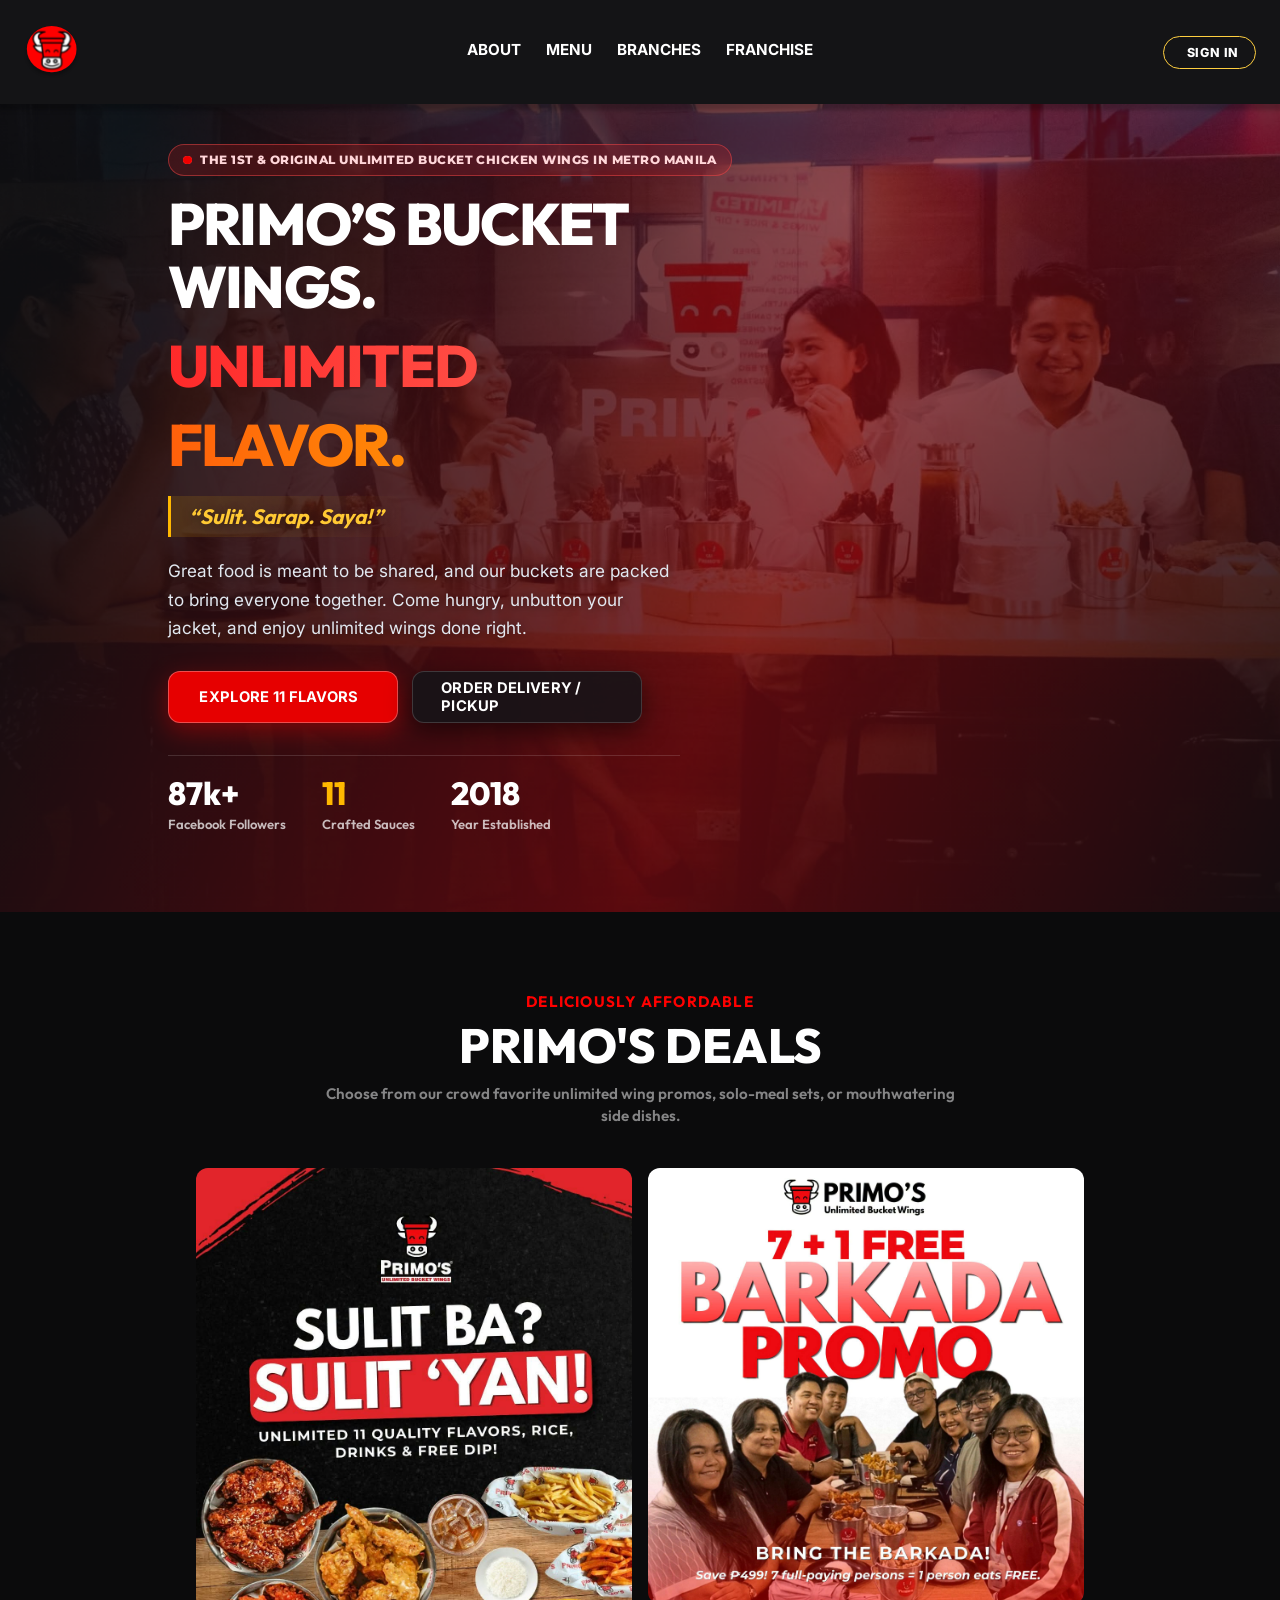
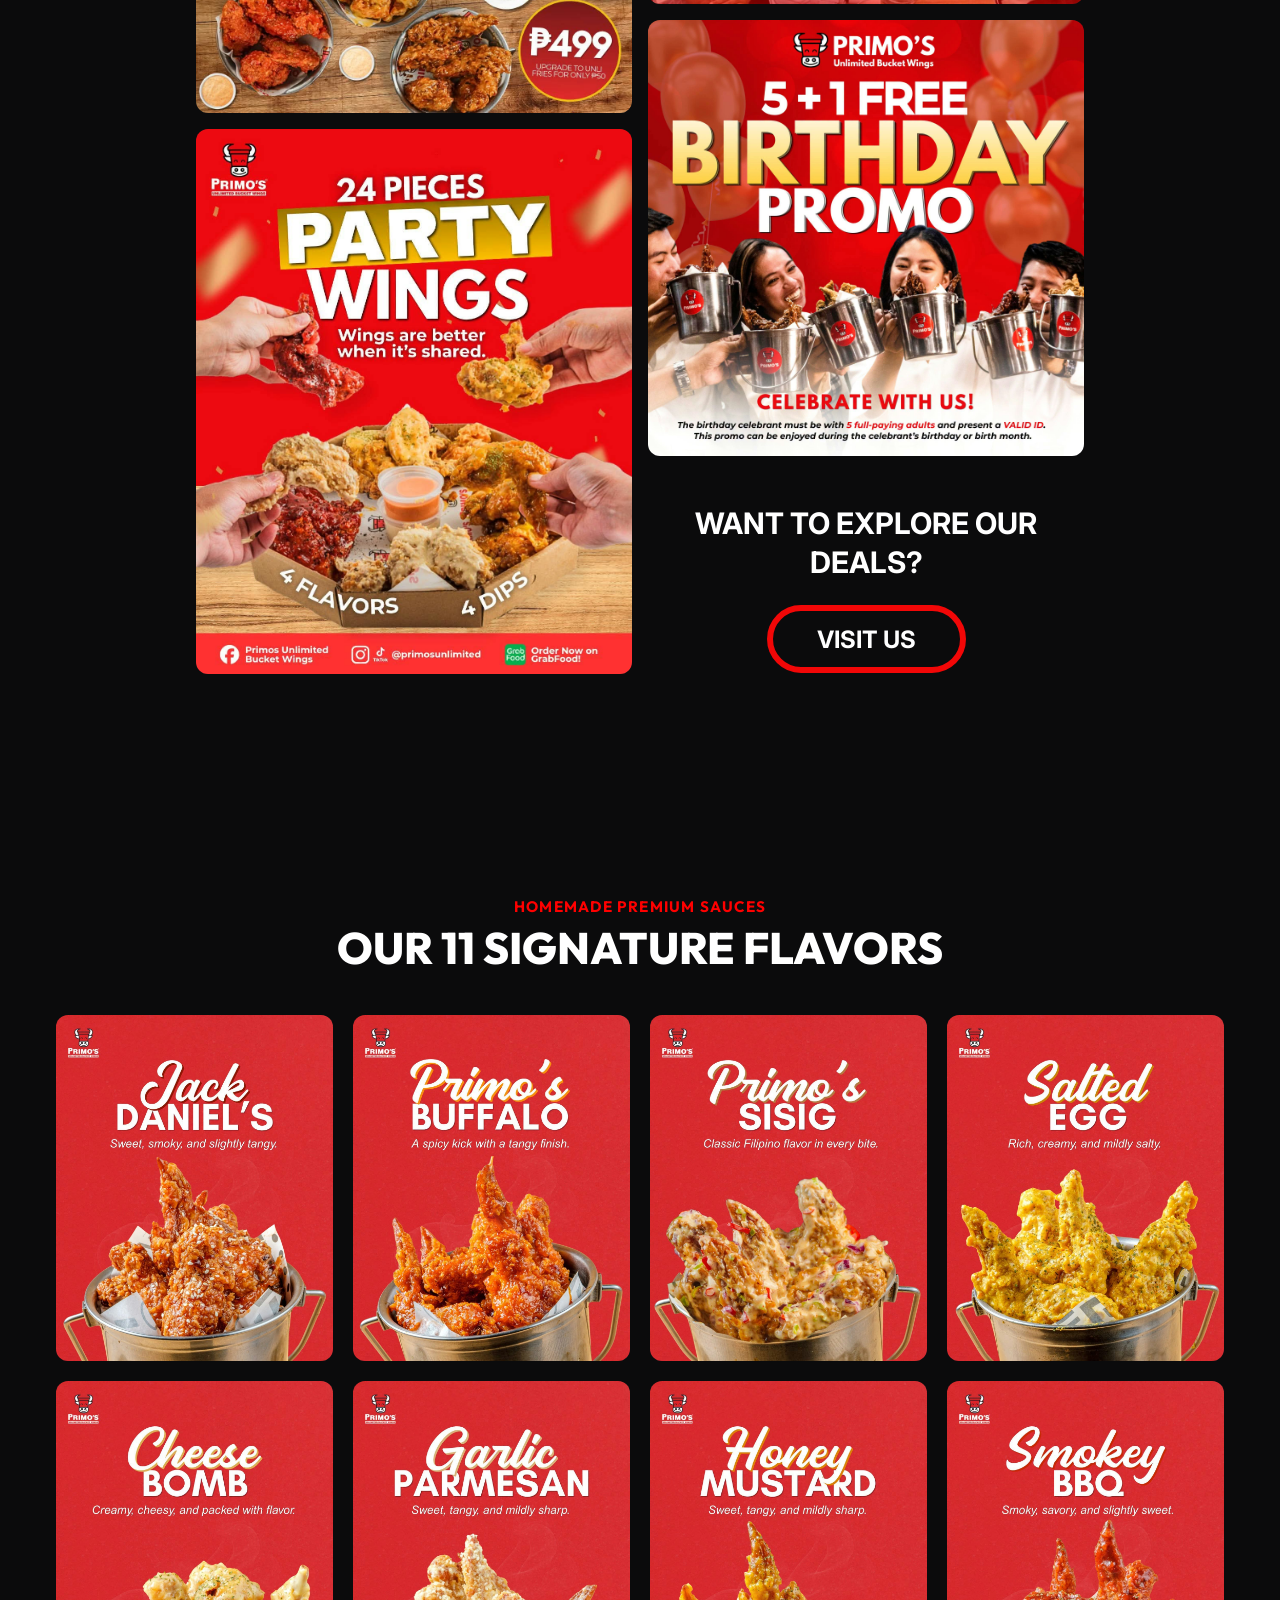
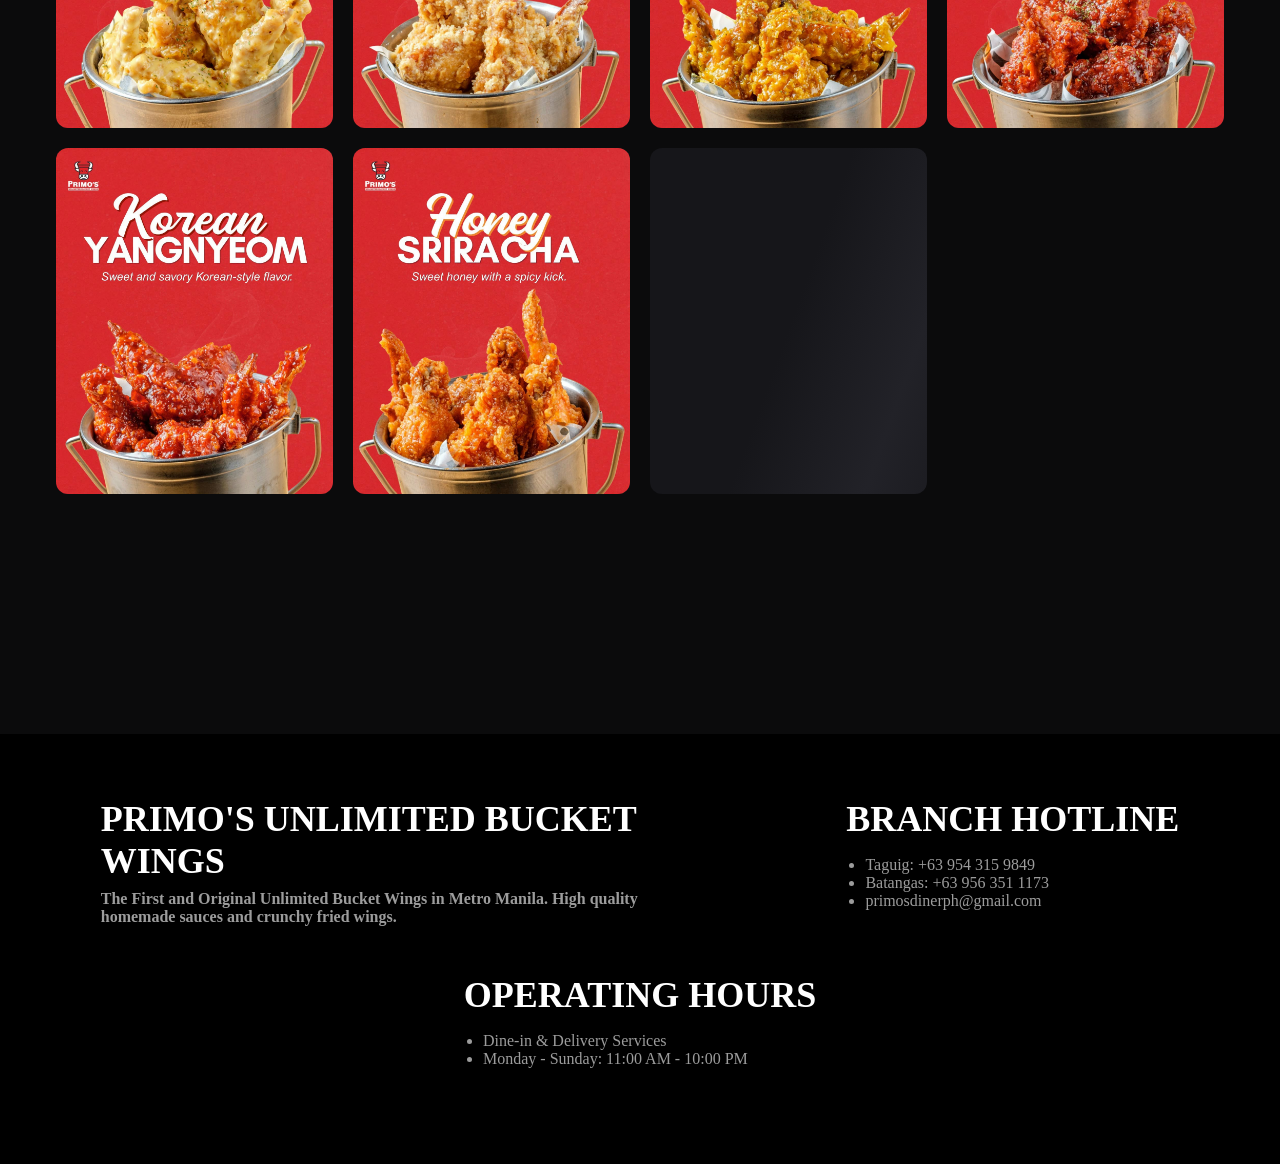
==== commit 6dcfec22: "fixed possible specificity problems." ====
--- a/index.html
+++ b/index.html
@@ -63,11 +63,11 @@
             <p class="message">Great food is meant to be shared, and our buckets are packed to bring everyone together. Come hungry, unbutton your jacket, and enjoy unlimited wings done right.</p>
 
             <div id="btns-wrapper">
-                <a href="#signatures" class="primary" style="text-decoration:none;color:#fff;font-family:Inter,sans-serif;font-weight:700;font-size:0.92rem;letter-spacing:0.02em;flex:1 1 190px;max-width:230px;height:52px;border-radius:12px;display:flex;align-items:center;justify-content:center;gap:0.5rem;padding:0 1.25rem;box-sizing:border-box;background-color:#E60000;border:1px solid rgba(255,255,255,0.3);box-shadow:0px 8px 24px rgba(230,0,0,0.4);">
+                <a href="#signatures" class="primary">
                     EXPLORE 11 FLAVORS 
                     <i class="bx bx-chevrons-right"></i>
                 </a>
-                <a href="#order-modal" id="open-order-btn" class="secondary" style="text-decoration:none;color:#fff;font-family:Inter,sans-serif;font-weight:700;font-size:0.92rem;letter-spacing:0.02em;flex:1 1 190px;max-width:230px;height:52px;border-radius:12px;display:flex;align-items:center;justify-content:center;gap:0.5rem;padding:0 1.25rem;box-sizing:border-box;background-color:rgba(20,20,24,0.85);backdrop-filter:blur(8px);border:1px solid rgba(255,255,255,0.16);box-shadow:0px 8px 24px rgba(0,0,0,0.5);">
+                <a href="#order-modal" id="open-order-btn" class="secondary">
                     <i class="bx bx-shopping-bag"></i>
                     ORDER DELIVERY / PICKUP
                 </a>
@@ -118,7 +118,7 @@
             </div>
             <div class="cta">
               <h3>WANT TO EXPLORE OUR DEALS?</h3>
-              <a href="./branches.html" style="display:inline-block;text-decoration:none;font-family:Inter,sans-serif;font-size:clamp(1rem,2vw,1.5rem);font-weight:700;background:transparent;color:inherit;border-radius:100px;border:#F20707 solid 6px;padding:0.85rem 2.75rem;margin-top:1.5rem;">
+              <a href="./branches.html">
                 VISIT US
               </a>
             </div>
--- a/styles/hero-home.css
+++ b/styles/hero-home.css
@@ -46,13 +46,12 @@
 #hero::before {
     content: "";
     position: absolute;
-    inset: -5%; /* Extra bleed room for parallax/zoom movement */
+    inset: -5%;
     z-index: -1;
     background: 
         linear-gradient(115deg, rgba(15, 15, 18, 0.94) 15%, rgba(122, 12, 20, 0.72) 60%, rgba(15, 15, 18, 0.85) 100%),
         url('../graphics/site/hero-home_happy-all.jpeg') center/cover no-repeat;
     will-change: transform;
-    /* Ambient slow drift; replaced by scroll transform if JS snippet below is added */
     animation: subtleZoom 18s ease-in-out infinite alternate;
 }
 
@@ -174,7 +173,7 @@
     text-shadow: 0 1px 8px rgba(0, 0, 0, 0.5);
 }
 
-/* Buttons */
+/* Buttons & Action Links */
 #hero > .wrapper > #btns-wrapper {
     display: flex;
     flex-wrap: wrap;
@@ -183,8 +182,10 @@
     margin-bottom: 0.75rem;
 }
 
-#hero > .wrapper > #btns-wrapper > button {
+#hero > .wrapper > #btns-wrapper > button,
+#hero > .wrapper > #btns-wrapper > a {
     border: none;
+    text-decoration: none;
     cursor: pointer;
     color: #fff;
     font-family: Inter, sans-serif;
@@ -204,29 +205,34 @@
     transition: transform 0.25s cubic-bezier(0.22, 1, 0.36, 1), box-shadow 0.25s ease, background-color 0.25s ease;
 }
 
-#hero > .wrapper > #btns-wrapper > button:hover {
+#hero > .wrapper > #btns-wrapper > button:hover,
+#hero > .wrapper > #btns-wrapper > a:hover {
     transform: translateY(-3px);
 }
 
-#hero > .wrapper > #btns-wrapper > button.primary {
+#hero > .wrapper > #btns-wrapper > button.primary,
+#hero > .wrapper > #btns-wrapper > a.primary {
     background-color: #E60000;
     border: 1px solid rgba(255, 255, 255, 0.3);
     box-shadow: 0px 8px 24px rgba(230, 0, 0, 0.4);
 }
 
-#hero > .wrapper > #btns-wrapper > button.primary:hover {
+#hero > .wrapper > #btns-wrapper > button.primary:hover,
+#hero > .wrapper > #btns-wrapper > a.primary:hover {
     background-color: #FF1414;
     box-shadow: 0px 12px 30px rgba(255, 20, 20, 0.55);
 }
 
-#hero > .wrapper > #btns-wrapper > button.secondary {
+#hero > .wrapper > #btns-wrapper > button.secondary,
+#hero > .wrapper > #btns-wrapper > a.secondary {
     background-color: rgba(20, 20, 24, 0.85);
     backdrop-filter: blur(8px);
     border: 1px solid rgba(255, 255, 255, 0.16);
     box-shadow: 0px 8px 24px rgba(0, 0, 0, 0.5);
 }
 
-#hero > .wrapper > #btns-wrapper > button.secondary:hover {
+#hero > .wrapper > #btns-wrapper > button.secondary:hover,
+#hero > .wrapper > #btns-wrapper > a.secondary:hover {
     background-color: rgba(35, 35, 42, 0.95);
     border-color: rgba(255, 255, 255, 0.3);
 }
@@ -283,7 +289,7 @@
 @media (max-width: 768px) {
     #hero {
         padding: 7.5rem 1.25rem 3.5rem;
-        min-height: 100svh; /* Safe viewport height for mobile browsers */
+        min-height: 100svh;
         height: auto;
     }
 
@@ -302,7 +308,7 @@
 
     #hero > .wrapper > h1 {
         font-size: clamp(2rem, 8.5vw, 2.5rem);
-        line-height: 1.12; /* Fixed from 0.8 so multi-line headings don't overlap */
+        line-height: 1.12;
     }
 
     #hero > .wrapper > .tagline {
@@ -315,11 +321,12 @@
         line-height: 1.6;
     }
 
-    #hero > .wrapper > #btns-wrapper > button {
+    #hero > .wrapper > #btns-wrapper > button,
+    #hero > .wrapper > #btns-wrapper > a {
         flex: 1 1 140px;
         max-width: none;
         height: 46px;
-        font-size: 0.65rem;
+        font-size: 0.68rem;
     }
   
     #hero > .wrapper > .achievements {
--- a/styles/home-promos.css
+++ b/styles/home-promos.css
@@ -47,9 +47,9 @@
 #promos > .posters {
   display: grid;
   grid-template-columns: 1fr 1fr;
-  gap: 1rem; /* Slightly cleaner separation than 0.25rem */
+  gap: 1rem;
   padding: 0 1.25rem;
-  max-width: 58rem; /* Changed from 94rem (1504px) to 58rem (~928px) so posters aren't giant */
+  max-width: 58rem;
   margin: 0 auto;
   align-items: start;
 }
@@ -94,7 +94,10 @@
   margin: 0;
 }
 
-#promos > .posters > .promo-column > .cta > button {
+#promos > .posters > .promo-column > .cta > button,
+#promos > .posters > .promo-column > .cta > a {
+  display: inline-block;
+  text-decoration: none;
   font-family: Inter, sans-serif;
   font-size: clamp(1rem, 2vw, 1.5rem);
   font-weight: 700;
@@ -108,7 +111,8 @@
   transition: transform 0.25s ease, box-shadow 0.25s ease, background-color 0.25s ease;
 }
 
-#promos > .posters > .promo-column > .cta > button:hover {
+#promos > .posters > .promo-column > .cta > button:hover,
+#promos > .posters > .promo-column > .cta > a:hover {
   transform: translateY(-4px);
   background-color: rgba(242, 7, 7, 0.15);
   box-shadow: 0 10px 25px rgba(242, 7, 7, 0.4);
@@ -117,7 +121,7 @@
 @media (max-width: 768px) {
   #promos > .posters {
     grid-template-columns: 1fr;
-    max-width: 26rem; /* Caps mobile poster width at ~416px so it fits comfortably on screen */
+    max-width: 26rem;
     gap: 1.25rem;
   }
 
@@ -125,7 +129,8 @@
     gap: 1.25rem;
   }
 
-  #promos > .posters > .promo-column > .cta > button {
+  #promos > .posters > .promo-column > .cta > button,
+  #promos > .posters > .promo-column > .cta > a {
     padding: 0.75rem 2.25rem;
     border-width: 4px;
   }
